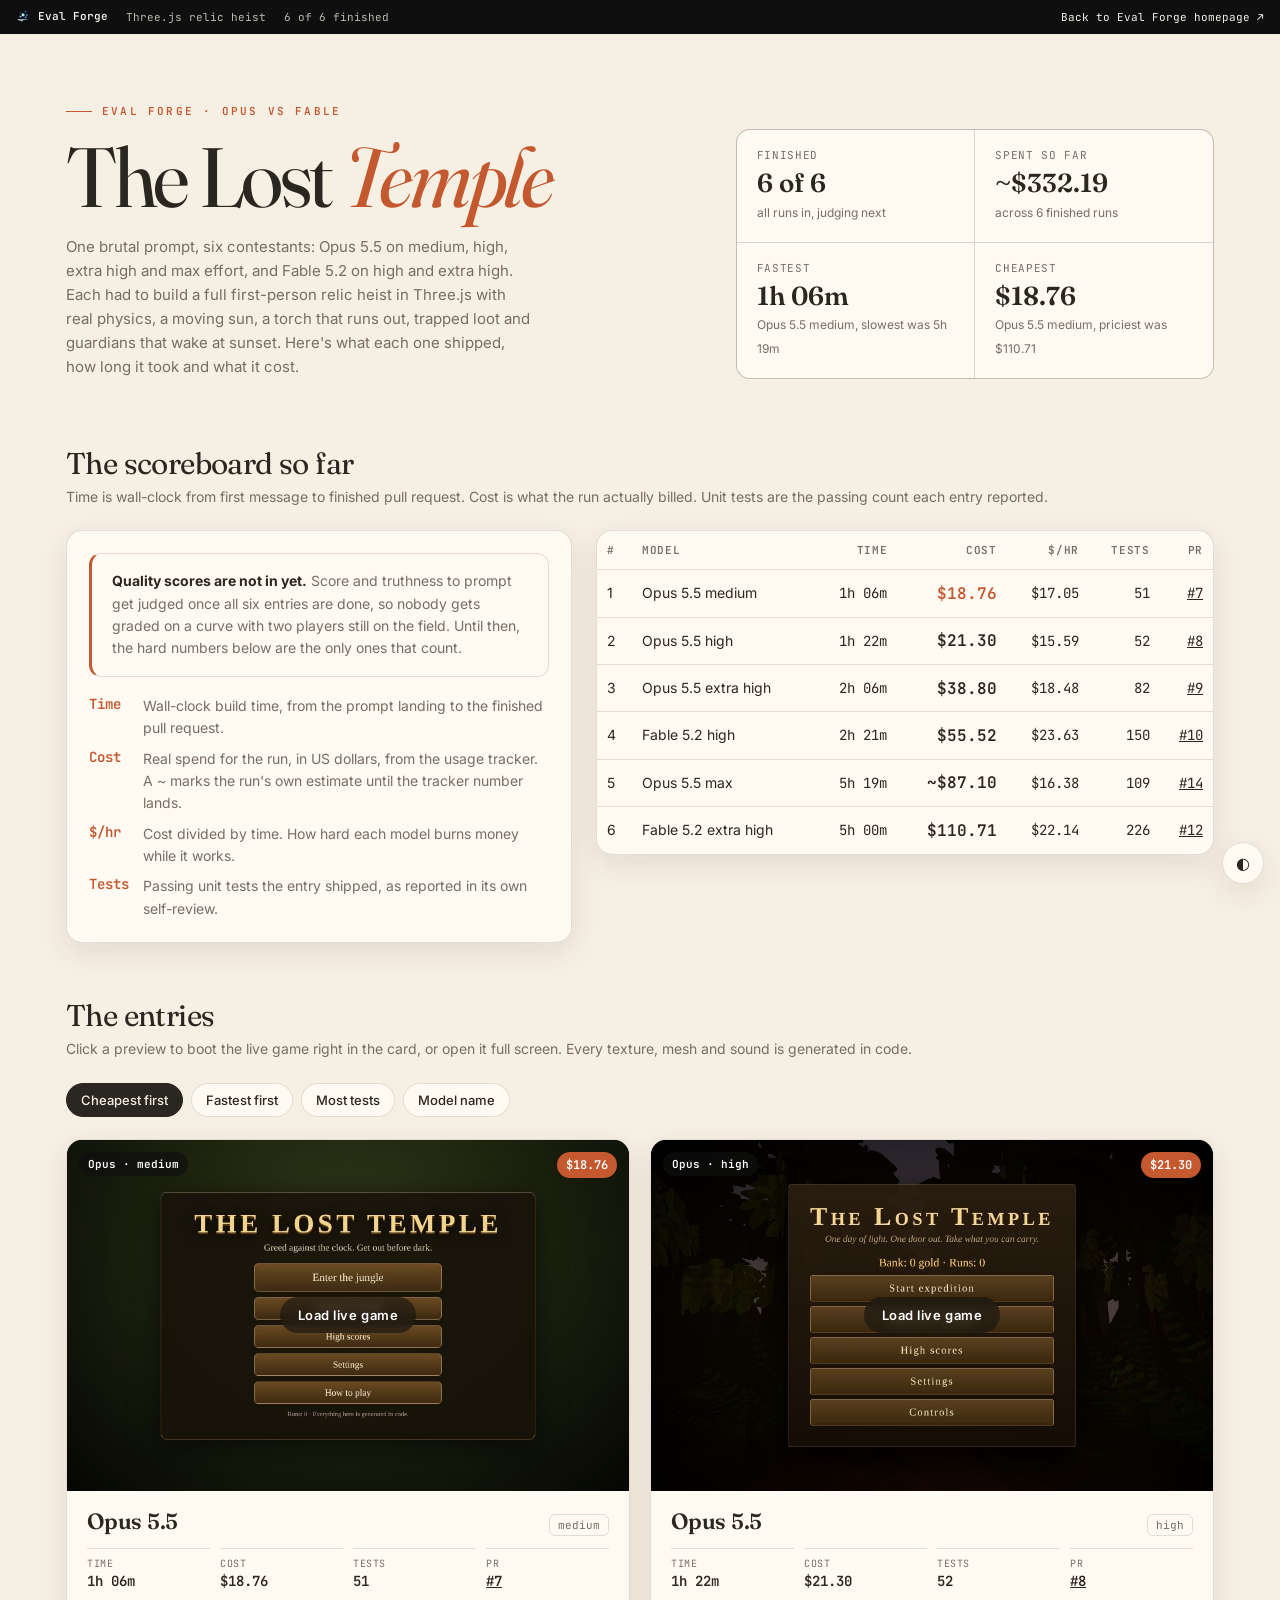
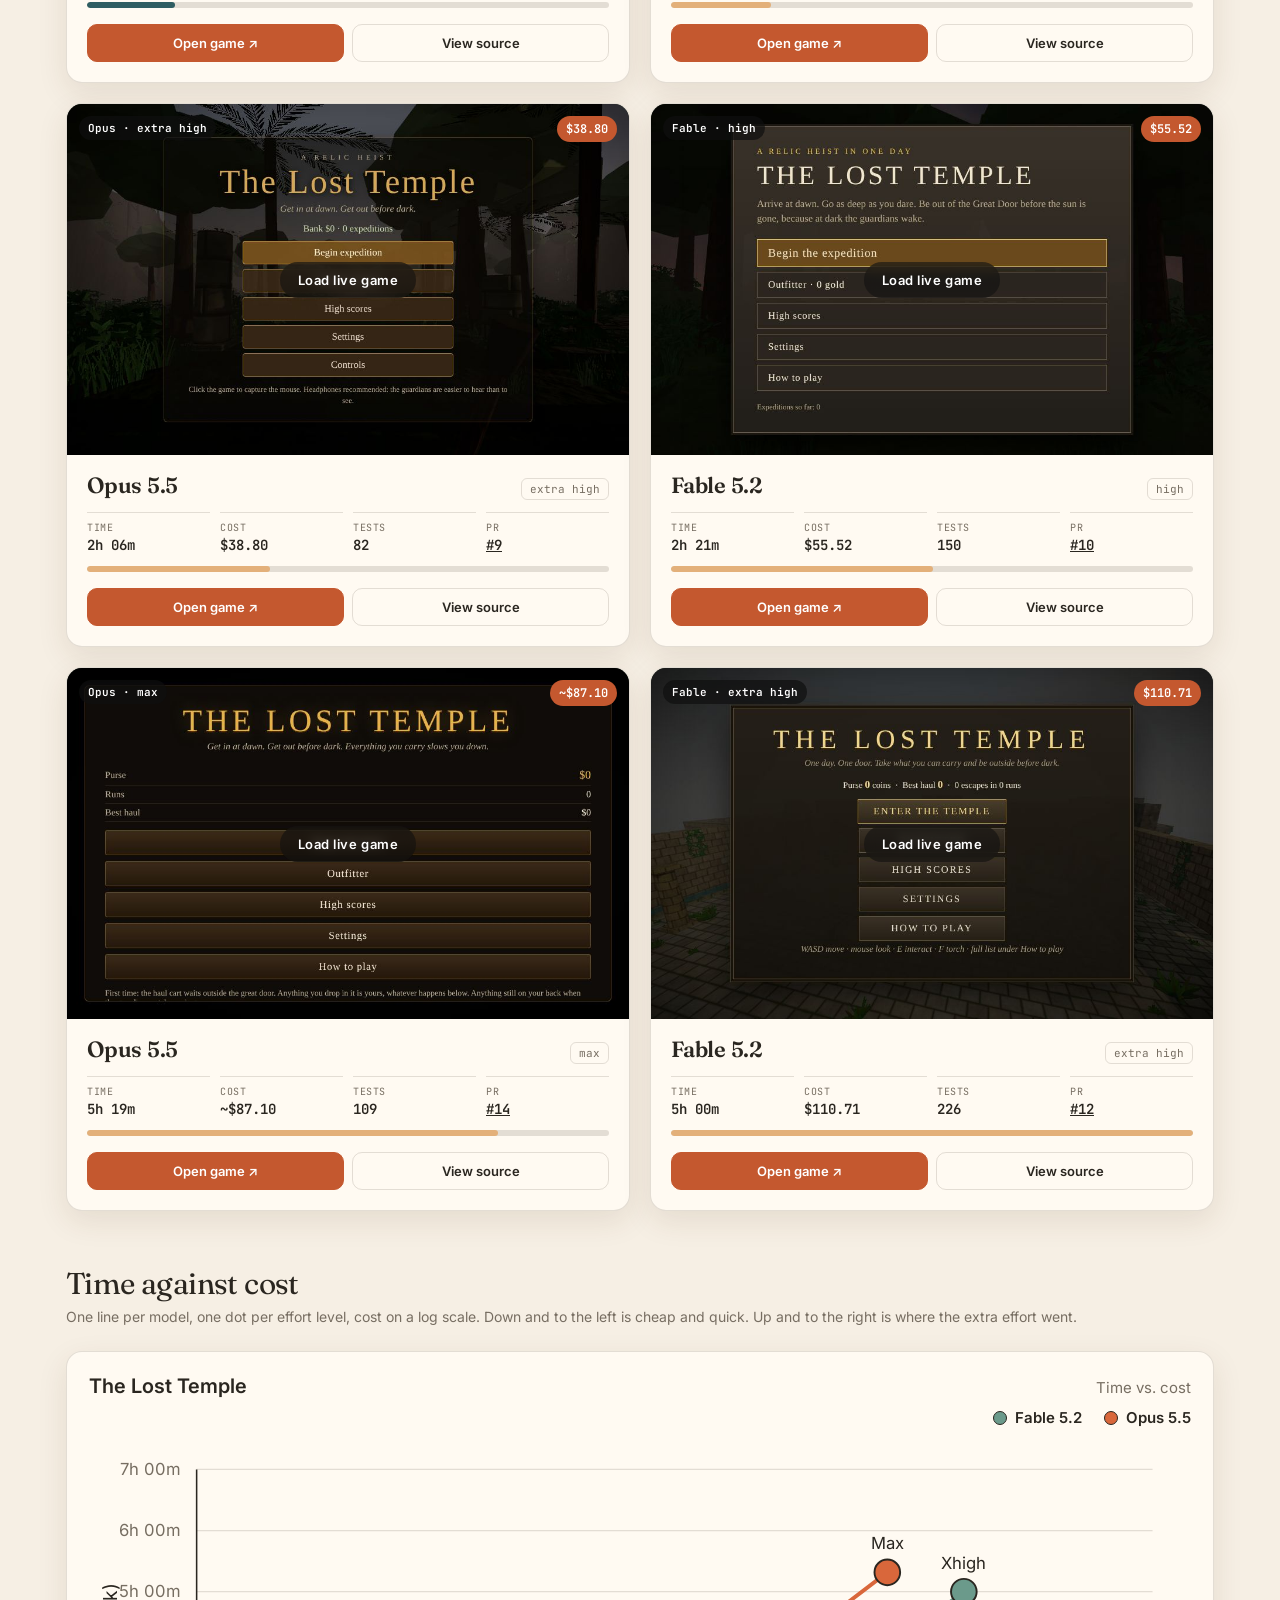
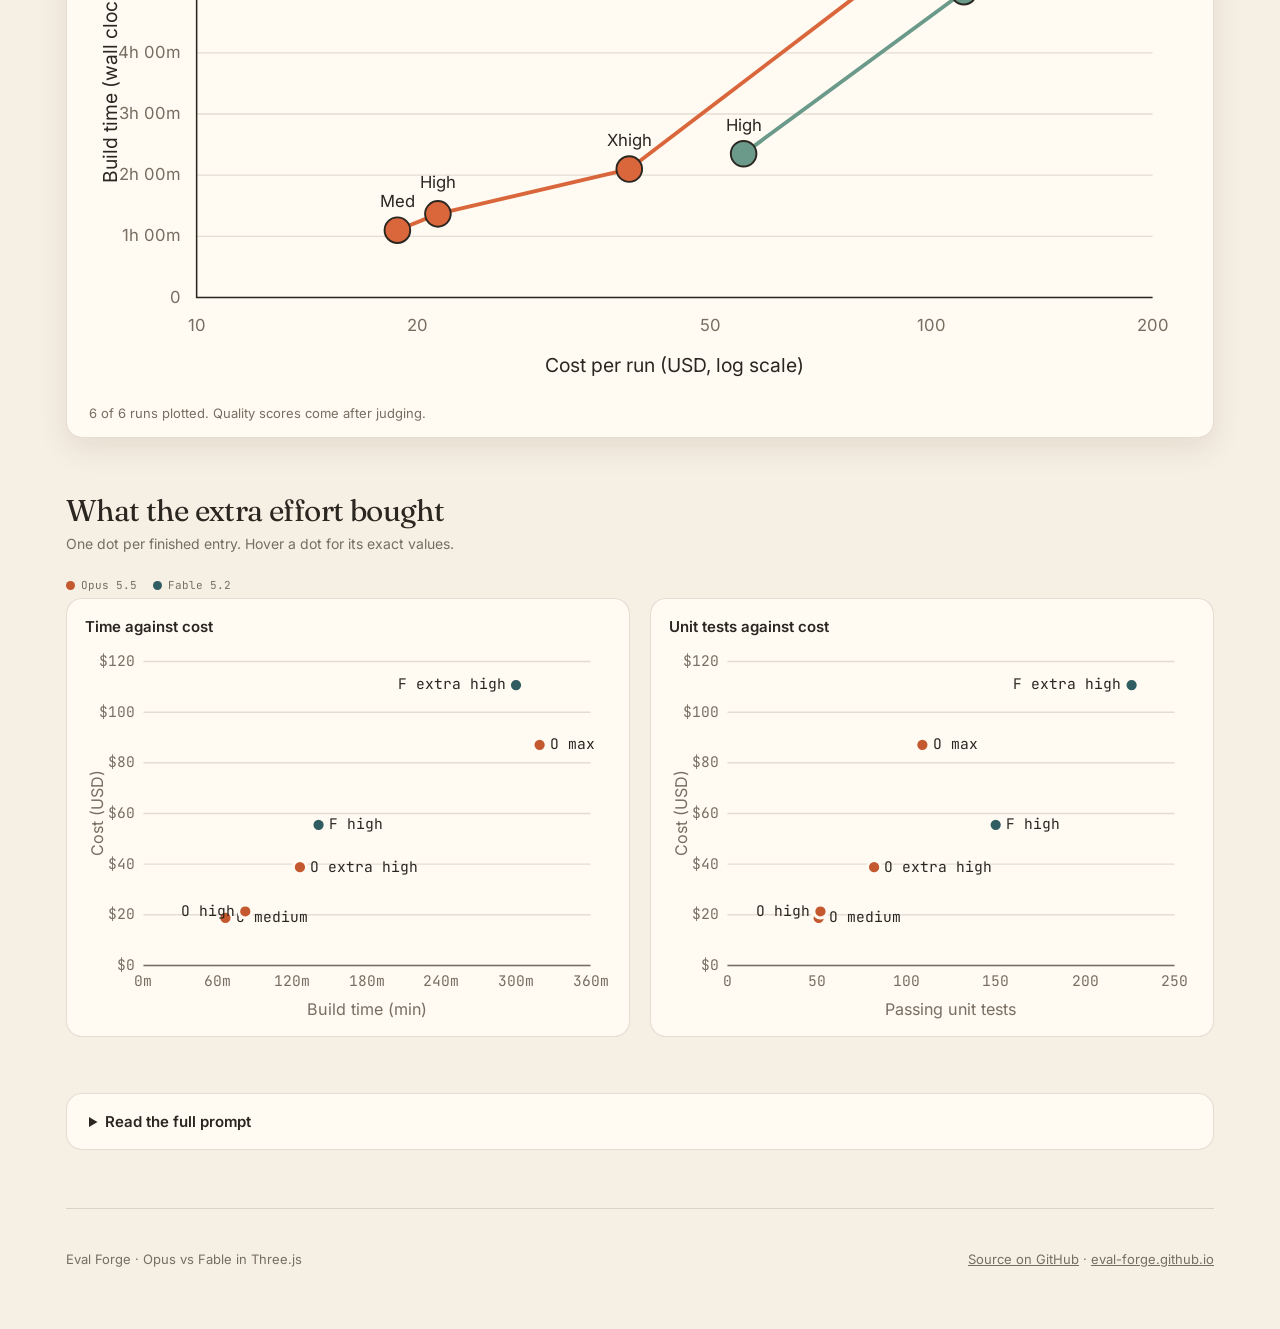
==== index.html @ 986546c7 "Add Opus 5.5 max entry (build, source, preview), all six runs in From eval-forge/eval-forge.github.i" ====
<!doctype html>
<html lang="en">
<head>
<meta charset="utf-8">
<meta name="viewport" content="width=device-width, initial-scale=1">
<title>Lost Temple: Opus vs Fable</title>
<link rel="icon" href="data:image/svg+xml,%3Csvg xmlns="http://www.w3.org/2000/svg" viewBox="0 0 96 100" fill="none"%3E%3Cdefs%3E%3ClinearGradient id="forge-blue" x1="15" y1="12" x2="80" y2="85" gradientUnits="userSpaceOnUse"%3E%3Cstop stop-color="%2355c5ff"/%3E%3Cstop offset="1" stop-color="%232e50ed"/%3E%3C/linearGradient%3E%3C/defs%3E%3Crect x="39" y="24" width="19" height="19" rx="4" fill="%23b6eaff"/%3E%3Crect x="59" y="5" width="12" height="12" rx="3" fill="%232e50ed"/%3E%3Crect x="70" y="29" width="10" height="10" rx="2.5" fill="%2343b7ff"/%3E%3Crect x="25" y="39" width="11" height="11" rx="2.5" fill="%2382d8ff"/%3E%3Crect x="60" y="44" width="12" height="12" rx="3" fill="%23419aff"/%3E%3Crect x="31" y="17" width="6" height="6" rx="1.7" fill="%23b6eaff"/%3E%3Cpath d="M9 61h78c-4 8-11 12-21 16-5 2-7 5-7 9 0 3 2 6 7 9H31c5-4 7-7 7-11 0-5-4-8-12-10-7-2-13-6-17-13Z" fill="url%28%23forge-blue%29"/%3E%3Cpath d="M9 61h78l-33 8c-7 2-11 6-13 12-2-4-7-6-15-7-7-2-13-6-17-13Z" fill="%23d4eeff" opacity=".72"/%3E%3C/svg%3E" type="image/svg+xml">
<meta name="description" content="Eval Forge: Opus 5.5 and Fable 5.2 at different effort levels go head to head building the same Three.js relic-heist game, The Lost Temple.">
<link rel="preconnect" href="https://fonts.googleapis.com">
<link rel="preconnect" href="https://fonts.gstatic.com" crossorigin>
<link href="https://fonts.googleapis.com/css2?family=Fraunces:opsz,wght@9..144,400;9..144,600&family=JetBrains+Mono:wght@400;600&family=Inter:wght@400;500;600&display=swap" rel="stylesheet">
<style>
:root{
  --bg:#f6efe4;--surface:#fffaf2;--ink:#2a2620;--muted:#776e62;--line:rgba(60,45,30,.14);
  --accent:#c4582f;--accent-2:#2f5d62;--bar:#e3b07a;--bar-best:#2f5d62;--shadow:0 10px 30px rgba(80,50,20,.10);
}
@media (prefers-color-scheme:dark){:root:not([data-theme="light"]){
  --bg:#141619;--surface:#1c1f24;--ink:#f1ebe0;--muted:#a39a8d;--line:rgba(255,240,220,.12);
  --accent:#ef8a5c;--accent-2:#7fc1c4;--bar:#a8754a;--bar-best:#7fc1c4;--shadow:0 10px 30px rgba(0,0,0,.35);
}}
:root[data-theme="dark"]{
  --bg:#141619;--surface:#1c1f24;--ink:#f1ebe0;--muted:#a39a8d;--line:rgba(255,240,220,.12);
  --accent:#ef8a5c;--accent-2:#7fc1c4;--bar:#a8754a;--bar-best:#7fc1c4;--shadow:0 10px 30px rgba(0,0,0,.35);
}
*{box-sizing:border-box}
html{-webkit-text-size-adjust:100%}
body{margin:0;background:var(--bg);color:var(--ink);font:15px/1.6 Inter,system-ui,sans-serif;overflow-x:hidden}
a{color:inherit}
.topbar{position:sticky;top:0;z-index:20;display:flex;align-items:center;gap:18px;height:34px;padding:0 16px;background:#0f0f0f;color:#bdb8ae;font:11px/1 "JetBrains Mono",monospace}
.topbar b{color:#f4f1ea;font-weight:600}
.topbar .brand{display:inline-flex;align-items:center;gap:8px}
.topbar .logo{width:14px;height:auto;display:block}
.topbar a{margin-left:auto;color:#f4f1ea;text-decoration:none;white-space:nowrap}
.topbar a:hover{text-decoration:underline}
.topbar a.brand{margin-left:0}
.wrap{max-width:1180px;margin:0 auto;padding:0 16px}
header.hero{padding:72px 0 40px;display:grid;grid-template-columns:1.3fr 1fr;gap:48px;align-items:end}
.eyebrow{font:600 11px/1 "JetBrains Mono",monospace;letter-spacing:.2em;text-transform:uppercase;color:var(--accent);display:flex;align-items:center;gap:10px}
.eyebrow:before{content:"";width:26px;height:1px;background:currentColor}
h1{font:400 clamp(44px,7vw,84px)/.95 Fraunces,Georgia,serif;letter-spacing:-.04em;margin:20px 0 18px}
h1 em{color:var(--accent);font-style:italic}
.lede{color:var(--muted);max-width:52ch;margin:0}
.stats{display:grid;grid-template-columns:repeat(2,1fr);gap:1px;background:var(--line);border:1px solid var(--line);border-radius:14px;overflow:hidden}
.stat{background:var(--surface);padding:18px 20px}
.stat small{display:block;font:11px "JetBrains Mono",monospace;color:var(--muted);letter-spacing:.06em;text-transform:uppercase}
.stat strong{display:block;font:600 26px/1.2 Fraunces,Georgia,serif;margin-top:6px}
.stat span{font-size:12px;color:var(--muted)}
section{padding:28px 0}
h2{font:400 30px/1.1 Fraunces,Georgia,serif;letter-spacing:-.02em;margin:0 0 6px}
.sub{color:var(--muted);margin:0 0 22px;font-size:14px}
.controls{display:flex;flex-wrap:wrap;gap:8px;margin-bottom:22px}
.chip{border:1px solid var(--line);background:var(--surface);color:var(--ink);padding:8px 14px;border-radius:999px;font:500 13px Inter,sans-serif;cursor:pointer;transition:background .15s,color .15s}
.chip:hover{border-color:var(--accent)}
.chip[aria-pressed="true"]{background:var(--ink);color:var(--bg);border-color:var(--ink)}
.grid{display:grid;grid-template-columns:repeat(auto-fill,minmax(330px,1fr));gap:20px}
.card{background:var(--surface);border:1px solid var(--line);border-radius:16px;overflow:hidden;box-shadow:var(--shadow);display:flex;flex-direction:column;transition:transform .2s}
.card:hover{transform:translateY(-3px)}
.preview{position:relative;aspect-ratio:16/10;background:linear-gradient(160deg,#f7c38d,#e27d5a 55%,#5b4a6e);overflow:hidden}
.preview iframe{position:absolute;top:0;left:0;width:200%;height:200%;border:0;transform:scale(.5);transform-origin:0 0;pointer-events:none}
.preview button{position:absolute;inset:0;width:100%;border:0;background:transparent;color:#fff;cursor:pointer;display:grid;place-items:center;font:600 13px Inter,sans-serif;letter-spacing:.04em}
.preview button span{background:rgba(15,15,15,.55);backdrop-filter:blur(6px);padding:10px 18px;border-radius:999px}
.preview .voxels{position:absolute;bottom:0;left:0;right:0;height:38%;background:repeating-linear-gradient(90deg,rgba(255,255,255,.06) 0 14px,transparent 14px 28px),linear-gradient(#3b6e57,#2b4f3f);clip-path:polygon(0 40%,12% 30%,24% 38%,38% 22%,52% 34%,66% 18%,80% 30%,100% 24%,100% 100%,0 100%)}
.preview .tower{position:absolute;bottom:30%;left:68%;width:18px;height:46%;background:repeating-linear-gradient(#f4efe6 0 12px,#c84a3a 12px 24px);box-shadow:0 0 30px rgba(255,220,150,.6)}
.rank{position:absolute;top:12px;left:12px;z-index:2;font:600 11px "JetBrains Mono",monospace;background:rgba(15,15,15,.7);color:#fff;padding:5px 9px;border-radius:999px}
.score-badge{position:absolute;top:12px;right:12px;z-index:2;font:600 12px "JetBrains Mono",monospace;background:var(--accent);color:#fff;padding:5px 9px;border-radius:999px}
.body{padding:18px 20px 20px;display:flex;flex-direction:column;gap:12px;flex:1}
.model{display:flex;align-items:baseline;justify-content:space-between;gap:10px}
.model h3{margin:0;font:600 22px/1.15 Fraunces,Georgia,serif;letter-spacing:-.01em}
.effort{font:11px "JetBrains Mono",monospace;color:var(--muted);border:1px solid var(--line);padding:3px 8px;border-radius:6px;white-space:nowrap}
.scene-title{margin:0;color:var(--muted);font-size:13px;font-style:italic}
.meta{display:grid;grid-template-columns:repeat(4,1fr);gap:10px;margin:0}
.meta div{border-top:1px solid var(--line);padding-top:8px}
.meta dt{font:10px "JetBrains Mono",monospace;letter-spacing:.06em;text-transform:uppercase;color:var(--muted)}
.meta dd{margin:2px 0 0;font:600 14px "JetBrains Mono",monospace}
.timebar{height:6px;border-radius:3px;background:var(--line);overflow:hidden}
.timebar i{display:block;height:100%;background:var(--bar);border-radius:3px}
.card.top .timebar i{background:var(--bar-best)}
.links{display:flex;gap:8px;margin-top:auto;padding-top:4px}
.btn{flex:1;text-align:center;text-decoration:none;padding:10px 12px;border-radius:10px;font:600 13px Inter,sans-serif;border:1px solid var(--line)}
.btn.primary{background:var(--accent);border-color:var(--accent);color:#fff}
.btn:hover{filter:brightness(1.06)}
.btn:not(.primary):hover{border-color:var(--ink)}
.method{display:grid;grid-template-columns:minmax(0,1fr) minmax(0,1fr);gap:24px;align-items:start}
.eq-card{background:var(--surface);border:1px solid var(--line);border-radius:16px;padding:22px;box-shadow:var(--shadow)}
.eq-card img{display:block;max-width:100%;height:auto;margin:0 auto;border-radius:12px}
@media (max-width:1100px){.eq-card img{max-width:88%}}
.eq-card dl{margin:18px 0 0;display:grid;grid-template-columns:auto 1fr;gap:8px 14px;font-size:14px}
.eq-card dt{font:600 14px "JetBrains Mono",monospace;color:var(--accent)}
.eq-card dd{margin:0;color:var(--muted)}
.weights{margin:14px 0 0;color:var(--muted);font-size:13px}
.table-wrap{background:var(--surface);border:1px solid var(--line);border-radius:16px;overflow-x:auto;box-shadow:var(--shadow)}
table{width:100%;border-collapse:collapse;font-size:14px}
th,td{padding:12px 10px;text-align:right;border-bottom:1px solid var(--line);white-space:nowrap}
th{font:600 11px "JetBrains Mono",monospace;letter-spacing:.06em;text-transform:uppercase;color:var(--muted)}
th:first-child,td:first-child,th:nth-child(2),td:nth-child(2){text-align:left}
tbody tr:last-child td{border-bottom:0}
td.score{font:600 16px "JetBrains Mono",monospace;color:var(--ink)}
tr.top td.score{color:var(--accent)}
td.num{font-family:"JetBrains Mono",monospace}
.chart{margin:0;background:var(--surface);border:1px solid var(--line);border-radius:16px;padding:18px 18px 12px}
.chart figcaption{font:600 15px Inter,sans-serif;margin:0 0 8px}
.chart svg{display:block;width:100%;height:auto}
.scatter-grid{display:grid;grid-template-columns:repeat(2,minmax(0,1fr));gap:20px}
.gridline{stroke:var(--line);stroke-width:1}
.axis{stroke:var(--muted);stroke-width:1}
.tick{font:10px "JetBrains Mono",monospace;fill:var(--muted)}
.axis-title{font:11px Inter,sans-serif;fill:var(--muted)}
.dot{fill:var(--accent);stroke:var(--surface);stroke-width:2;cursor:default}
.dot-label{font:10px "JetBrains Mono",monospace;fill:var(--ink)}
details.prompt{background:var(--surface);border:1px solid var(--line);border-radius:16px;padding:18px 22px}
details.prompt summary{cursor:pointer;font:600 15px Inter,sans-serif}
details.prompt pre{white-space:pre-wrap;font:12.5px/1.65 "JetBrains Mono",monospace;color:var(--muted);margin:16px 0 0;max-height:420px;overflow:auto}
footer{padding:40px 0 60px;color:var(--muted);font-size:13px;display:flex;flex-wrap:wrap;justify-content:space-between;gap:12px;border-top:1px solid var(--line);margin-top:30px}
.theme{position:fixed;right:16px;bottom:16px;z-index:30;border:1px solid var(--line);background:var(--surface);color:var(--ink);width:42px;height:42px;border-radius:50%;cursor:pointer;box-shadow:var(--shadow);font:16px Inter,sans-serif}
@media (max-width:820px){
  header.hero{grid-template-columns:1fr;gap:28px;padding:48px 0 24px}
  .grid{grid-template-columns:1fr}
  .method{grid-template-columns:1fr}
  .scatter-grid{grid-template-columns:1fr}
  .topbar{gap:10px;font-size:10px}
  .topbar .hide-sm{display:none}
  .meta{grid-template-columns:1fr 1fr}
  .table-wrap{overflow:hidden}
  table{font-size:12px}
  th,td{padding:10px 4px;white-space:normal}
  th:first-child,td:first-child{display:none}
  td.score{font-size:14px}
}
.preview img{position:absolute;inset:0;width:100%;height:100%;object-fit:cover;display:block}
.preview{background:linear-gradient(170deg,#3f7f95,#f3c676 58%,#c9853c 62%,#23525c)}
.meta{grid-template-columns:repeat(3,1fr)}
.grid{grid-template-columns:repeat(2,minmax(0,1fr))}
.equation{background:var(--bg);border:1px solid var(--line);border-radius:12px;padding:26px 18px;text-align:center;overflow-x:auto}
.equation .main{font:400 clamp(20px,2.6vw,29px)/1.3 Fraunces,Georgia,serif;letter-spacing:-.01em;white-space:nowrap}
.equation .tline{margin-top:16px;font:400 clamp(15px,1.8vw,19px)/1 Fraunces,Georgia,serif;color:var(--muted);display:inline-flex;align-items:center;gap:8px;white-space:nowrap}
.equation var{font-style:italic;color:var(--accent);font-weight:600}
.equation .frac{display:inline-flex;flex-direction:column;align-items:center;gap:4px;font-size:.88em}
.equation .frac span:first-child{border-bottom:1px solid currentColor;padding:0 6px 4px}
.equation .katex{font-size:1.08em;color:var(--ink)}
.equation .tline .katex{color:var(--muted);font-size:1.15em}
.equation .katex .v{color:var(--accent)}
.equation.tex .tline{display:block;margin-top:18px}
.scatter-grid{grid-template-columns:repeat(3,minmax(0,1fr))}
@media (max-width:820px){.equation{padding:22px 8px}.equation.tex .main{font-size:3.9vw}.method{grid-template-columns:minmax(0,1fr)}.table-wrap{overflow-x:auto}.grid{grid-template-columns:minmax(0,1fr)}.scatter-grid{grid-template-columns:1fr}.meta{grid-template-columns:repeat(3,1fr)}}
.preview{background:radial-gradient(120% 90% at 50% 0%,#3a4a2c,#1b2116 55%,#0b0d0a)}
.preview img{position:absolute;inset:0;width:100%;height:100%;object-fit:cover;display:block}
.meta{grid-template-columns:repeat(4,1fr)}
.grid{grid-template-columns:repeat(2,minmax(0,1fr))}
.scatter-grid{grid-template-columns:repeat(2,minmax(0,1fr))}
.dot.fable{fill:var(--accent-2)}
.legend{display:flex;gap:16px;font:11px "JetBrains Mono",monospace;color:var(--muted);margin:0 0 6px}
.legend i{display:inline-block;width:9px;height:9px;border-radius:50%;margin-right:6px;vertical-align:-1px;background:var(--accent)}
.legend i.fable{background:var(--accent-2)}
.ac-card{background:var(--surface);border:1px solid var(--line);border-radius:16px;padding:22px 22px 14px;box-shadow:var(--shadow)}
.ac-head{display:flex;flex-wrap:wrap;align-items:baseline;justify-content:space-between;gap:8px 16px;margin-bottom:8px}
.ac-head b{font:600 20px/1.2 Inter,sans-serif}
.ac-head span{color:var(--muted);font-size:15px}
.ac-legend{display:flex;flex-wrap:wrap;justify-content:flex-end;gap:8px 22px;font:600 15px Inter,sans-serif;margin:0 0 4px}
.ac-legend i{display:inline-block;width:14px;height:14px;border-radius:50%;border:1.5px solid var(--ink);margin-right:8px;vertical-align:-2px}
.ac-legend .hollow{font-weight:400;color:var(--muted)}
.ac-legend .hollow i{background:transparent;border:1.5px dashed var(--muted)}
.ac-scroll{overflow-x:auto;-webkit-overflow-scrolling:touch}
#plot-ac{display:block;width:100%;min-width:620px;height:auto}
.ac-grid{stroke:var(--line);stroke-width:1}
.ac-axis{stroke:var(--ink);stroke-width:1.2;fill:none}
.ac-tick{font:13px Inter,sans-serif;fill:var(--muted)}
.ac-title{font:15px Inter,sans-serif;fill:var(--ink)}
.ac-line{fill:none;stroke-width:3;stroke-linejoin:round;stroke-linecap:round}
.ac-dot{stroke:var(--ink);stroke-width:1.5}
.ac-label{font:13px Inter,sans-serif;fill:var(--ink)}
.ac-sub{color:var(--muted);font-size:13px;margin:8px 0 0}
.card.pending{opacity:.72;box-shadow:none;border-style:dashed}
.card.pending:hover{transform:none}
.card.pending .preview{display:grid;place-items:center;color:#d8cdb8;font:600 12px "JetBrains Mono",monospace;letter-spacing:.14em;text-transform:uppercase}
.card.pending .preview .pulse{width:10px;height:10px;border-radius:50%;background:var(--accent);margin:0 auto 12px;animation:pulse 1.6s ease-in-out infinite}
@keyframes pulse{0%,100%{opacity:.25;transform:scale(.8)}50%{opacity:1;transform:scale(1.15)}}
@media (prefers-reduced-motion:reduce){.card.pending .preview .pulse{animation:none}}
.btn.disabled{pointer-events:none;opacity:.5}
.family{font:11px "JetBrains Mono",monospace;color:var(--muted)}
tr.pending td{color:var(--muted);font-style:italic}
.callout{background:var(--surface);border:1px solid var(--line);border-left:3px solid var(--accent);border-radius:12px;padding:16px 20px;color:var(--muted);font-size:14px;margin:0}
.callout b{color:var(--ink)}
.method{grid-template-columns:minmax(0,.9fr) minmax(0,1.1fr)}
@media (max-width:820px){.grid,.scatter-grid,.method{grid-template-columns:minmax(0,1fr)}.meta{grid-template-columns:repeat(2,1fr)}.table-wrap{overflow-x:auto}th:first-child,td:first-child{display:table-cell}}
</style>
</head>
<body>
<div class="topbar">
  <a class="brand" href="https://eval-forge.github.io" aria-label="Eval Forge home"><svg class="logo" aria-hidden="true" viewBox="0 0 96 100" fill="none"><defs><linearGradient id="forge-blue" x1="15" y1="12" x2="80" y2="85" gradientUnits="userSpaceOnUse"><stop stop-color="#55c5ff"/><stop offset="1" stop-color="#2e50ed"/></linearGradient></defs><rect x="39" y="24" width="19" height="19" rx="4" fill="#b6eaff"/><rect x="59" y="5" width="12" height="12" rx="3" fill="#2e50ed"/><rect x="70" y="29" width="10" height="10" rx="2.5" fill="#43b7ff"/><rect x="25" y="39" width="11" height="11" rx="2.5" fill="#82d8ff"/><rect x="60" y="44" width="12" height="12" rx="3" fill="#419aff"/><rect x="31" y="17" width="6" height="6" rx="1.7" fill="#b6eaff"/><path d="M9 61h78c-4 8-11 12-21 16-5 2-7 5-7 9 0 3 2 6 7 9H31c5-4 7-7 7-11 0-5-4-8-12-10-7-2-13-6-17-13Z" fill="url(#forge-blue)"/><path d="M9 61h78l-33 8c-7 2-11 6-13 12-2-4-7-6-15-7-7-2-13-6-17-13Z" fill="#d4eeff" opacity=".72"/></svg><b>Eval Forge</b></a>
  <span class="hide-sm">Three.js relic heist</span>
  <span class="hide-sm" id="count-bar"></span>
  <a href="https://eval-forge.github.io" target="_blank" rel="noopener noreferrer">Back to Eval Forge homepage ↗</a>
</div>

<div class="wrap">
  <header class="hero">
    <div>
      <div class="eyebrow">Eval Forge · Opus vs Fable</div>
      <h1>The Lost <em>Temple</em></h1>
      <p class="lede">One brutal prompt, six contestants: Opus 5.5 on medium, high, extra high and max effort, and Fable 5.2 on high and extra high. Each had to build a full first-person relic heist in Three.js with real physics, a moving sun, a torch that runs out, trapped loot and guardians that wake at sunset. Here's what each one shipped, how long it took and what it cost.</p>
    </div>
    <div class="stats" id="stats"></div>
  </header>

  <section>
    <h2>The scoreboard so far</h2>
    <p class="sub">Time is wall-clock from first message to finished pull request. Cost is what the run actually billed. Unit tests are the passing count each entry reported.</p>
    <div class="method">
      <div class="eq-card">
        <p class="callout"><b>Quality scores are not in yet.</b> Score and truthness to prompt get judged once all six entries are done, so nobody gets graded on a curve with two players still on the field. Until then, the hard numbers below are the only ones that count.</p>
        <dl>
          <dt>Time</dt><dd>Wall-clock build time, from the prompt landing to the finished pull request.</dd>
          <dt>Cost</dt><dd>Real spend for the run, in US dollars, from the usage tracker. A ~ marks the run's own estimate until the tracker number lands.</dd>
          <dt>$/hr</dt><dd>Cost divided by time. How hard each model burns money while it works.</dd>
          <dt>Tests</dt><dd>Passing unit tests the entry shipped, as reported in its own self-review.</dd>
        </dl>
      </div>
      <div class="table-wrap">
        <table>
          <thead><tr><th>#</th><th>Model</th><th>Time</th><th>Cost</th><th>$/hr</th><th>Tests</th><th>PR</th></tr></thead>
          <tbody id="rank-body"></tbody>
        </table>
      </div>
    </div>
  </section>

  <section>
    <h2>The entries</h2>
    <p class="sub">Click a preview to boot the live game right in the card, or open it full screen. Every texture, mesh and sound is generated in code.</p>
    <div class="controls" role="group" aria-label="Sort entries">
      <button class="chip" data-sort="cost" aria-pressed="true">Cheapest first</button>
      <button class="chip" data-sort="time" aria-pressed="false">Fastest first</button>
      <button class="chip" data-sort="tests" aria-pressed="false">Most tests</button>
      <button class="chip" data-sort="name" aria-pressed="false">Model name</button>
    </div>
    <div class="grid" id="grid"></div>
  </section>

  <section>
    <h2>Time against cost</h2>
    <p class="sub">One line per model, one dot per effort level, cost on a log scale. Down and to the left is cheap and quick. Up and to the right is where the extra effort went.</p>
    <div class="ac-card">
      <div class="ac-head"><b>The Lost Temple</b><span>Time vs. cost</span></div>
      <div class="ac-legend" id="ac-legend"></div>
      <div class="ac-scroll"><svg id="plot-ac" viewBox="0 0 860 440" role="img" aria-label="Build time against cost per run, log scale, one line per model"></svg></div>
      <p class="ac-sub" id="ac-sub"></p>
    </div>
  </section>

  <section>
    <h2>What the extra effort bought</h2>
    <p class="sub">One dot per finished entry. Hover a dot for its exact values.</p>
    <div class="legend"><span><i></i>Opus 5.5</span><span><i class="fable"></i>Fable 5.2</span></div>
    <div class="scatter-grid">
      <figure class="chart"><figcaption>Time against cost</figcaption><svg id="plot-time" viewBox="0 0 360 260" role="img" aria-label="Scatter of build time in minutes against cost in dollars"></svg></figure>
      <figure class="chart"><figcaption>Unit tests against cost</figcaption><svg id="plot-tests" viewBox="0 0 360 260" role="img" aria-label="Scatter of passing unit tests against cost in dollars"></svg></figure>
    </div>
  </section>

  <section>
    <details class="prompt">
      <summary>Read the full prompt</summary>
<pre>The Lost Temple: a complete, playable 3D first-person relic-heist game that runs in the browser.

Premise
You're a treasure hunter who reaches an ancient ruined temple at dawn. Work your way from the sunlit jungle through roofless ruins and down into pitch-black dungeons, grabbing as much valuable loot as you can. Then escape through the great temple door before darkness falls. At sunset, the temple's guardians wake up and hunt you. Greed against the clock is the whole game.

Constraints
- Web app in TypeScript or JavaScript, using Three.js for rendering and a real physics engine (Rapier or cannon-es). No full game engines such as Unity, Godot or PlayCanvas.
- Runs from `npm install &amp;&amp; npm run dev`. Include a README with run steps and controls.
- Every asset is generated in code: procedural geometry, canvas or shader textures, and WebAudio sound. No external models, images or audio.
- At least 60 FPS on a mid-range laptop with shadows on.

01 Scene progression
The run is a chain of at least 7 distinct scenes, streamed in and out with seamless transitions and no loading screens in the middle of a run. They're grouped into 3 zones.

Zone A: Outside (full sunlight)
- Jungle approach: dense vegetation, a river crossing, and the first collapsing rope bridge over a gorge.
- Temple courtyard: overgrown plazas, toppled pillars, a sundial puzzle that uses the real sun position, and the great door. The door is your entrance and your only exit.
- Outer cliffs: an optional scene with ledges, vine climbing, wind, and high-value relics out in the open.

Zone B: Roofless ruins (partly open to the sky)
- Broken halls: the roof has caved in, so shafts of sunlight move across the floor through the day. Some paths are only safe while they're sunlit.
- Collapsed sanctum: half the ceiling is gone and the rest is unstable. Noise brings debris down. The main idol sits here under a beam of light.

Zone C: Fully dungeoned (no sky at all)
- Lower catacombs: crumbling floors, dart corridors, and a flooded chamber.
- Deep vault: the richest and heaviest loot, the longest way back out, and the guardians' lair next door.

Progression rules
- Each zone is more dangerous and holds more valuable loot than the one before.
- Deeper scenes unlock through puzzles, keys or relics found earlier (for example, a sun-disc from the courtyard opens the catacomb seal).
- Shortcuts open once you've used them, like a kicked-down wall or a lowered drawbridge. The escape route should be its own design, not just the way in played backwards.

02 Physics
- Rope and plank bridges are built from jointed rigid bodies. Planks crack and drop out from under you after a short delay, so you can't stop on them.
- Crumbling floors, rolling-boulder traps, pressure plates, swinging blades, dart traps, and pushable stone blocks for puzzles.
- Loot has real weight. Carrying more slows you down and drains stamina faster.

03 Sun, time and lighting
- A real sun moves across the sky in a compressed 12 to 15 minute day, casting shadows.
- Sunlight only reaches Zones A and B, through openings, cracks and the missing roof, so the sun's angle changes which areas are lit.
- Color grading shifts from dawn to noon to a red-orange sunset to night.

04 Ticking clock
- An always-visible countdown to darkness, drawn as a stone sundial on the HUD. It ticks audibly, and the ticking speeds up and gets louder in the last 2 minutes.
- At 60 seconds left, the screen edges pulse, the music shifts, and the temple rumbles.
- At zero, darkness falls, the guardians wake, and the great door begins closing, leaving a short final window to escape.
- In Zone C you can't see the sky, so the sundial on the HUD and the sounds are your only sense of time.

05 Torch: the only light underground
- Fully dungeoned scenes have zero ambient light: no glowing decorations, no fill light, no skybox bleed. Outside your torch radius it's true black.
- The torch is a dynamic point light with flicker and real shadows.
- Fuel: the torch burns fuel, its radius shrinks as fuel runs low, and water, wind gusts or a fall can blow it out. Relighting takes a short, vulnerable animation.
- Spare light: you can find limited fuel and spare torches. You can also place torches in wall sconces to light your way back out.
- Guardians: they're drawn to torchlight, so light keeps you alive and also gives you away.

06 Relics and economy
- At least 15 relic types (idols, masks, gem-studded urns, scrolls and so on) with different values, weights and rarities, each worth more the deeper you find it.
- Some relics are trapped: lifting one off its pedestal triggers a trap unless you swap in an object of equal weight.
- Show a running loot value on the HUD. Only loot carried out the door counts.

07 Guardians at sunset
- At least 3 guardian types, each with different movement and senses (for example a slow stone sentinel, a fast crawler that hunts by sound, and a shadow that avoids light).
- They spawn deepest first and sweep outward toward the door.
- They chase you with real navmesh pathfinding, not straight-line homing.
- Getting caught means you lose the run and everything you were carrying.

08 Player
- Pointer-lock first-person controls: run, jump, crouch, climb vines and ledges, and stamina.
- Grab, carry, drop and throw objects.

09 Meta progression and UI
- A results screen showing haul value, time and relics found.
- A persistent high-score table, plus a shop that sells gear upgrades between runs (better torch, more fuel, rope, a bigger satchel). Save with localStorage.
- Main menu, pause menu, settings (FOV, sensitivity, volume, graphics quality), a HUD (sundial clock, stamina, weight, torch fuel, loot value), and a debug overlay (FPS, physics body count, current scene).

10 Audio
All procedural: jungle ambience by day, deep rumbles at dusk, the clock ticking, creaking and snapping wood, stone grinding, the torch crackling, guardian calls, and a heartbeat when guardians are near.

Stretch goals
A hand-drawn map that fills in as you explore, a collapse sequence triggered by taking the main idol, a ghost replay of your best run, and gamepad support.

Process
- Before writing any code, write two files:
  - DESIGN.md: the core loop, the scene graph with its unlock dependencies, a relic table, and loot value by zone.
  - ARCHITECTURE.md: how the code is structured.
- Write unit tests for the loot economy, trap triggers, countdown thresholds, the torch fuel and radius curve, scene unlock logic, and the guardian state machines.
- Finish with an honest SELF_REVIEW.md. Mark every requirement as done, partial or missing, list known bugs and FPS per zone, and confirm that Zone C has zero ambient light. Anything claimed but broken is scored harder than anything admitted as missing.

Work autonomously until a full run is playable and fun, from arriving at dawn to escaping or dying at dark. Don't stop at a prototype.</pre>
    </details>
  </section>

  <footer>
    <span>Eval Forge · Opus vs Fable in Three.js</span>
    <span><a href="https://github.com/eval-forge/opus-v-fable" target="_blank" rel="noopener noreferrer">Source on GitHub</a> · <a href="https://eval-forge.github.io" target="_blank" rel="noopener noreferrer">eval-forge.github.io</a></span>
  </footer>
</div>

<button class="theme" id="theme" aria-label="Toggle color theme">◐</button>

<script>
// mins = wall-clock build time, cost = billed USD from the usage tracker, tests = passing unit tests.
// Entries with done:false are still building and show as pending.
// score = judged quality, 0 to 100. Stays null until the judging pass.
const ENTRIES = [
  {model:"Opus 5.5",  effort:"medium", dir:"opus-5.5-medium", done:true,  mins:66,  cost:18.76, tests:51,  pr:7,  score:null},
  {model:"Opus 5.5",  effort:"high",   dir:"opus-5.5-high",   done:true,  mins:82,  cost:21.30, tests:52,  pr:8,  score:null},
  {model:"Opus 5.5",  effort:"xhigh",  dir:"opus-5.5-xhigh",  done:true,  mins:126, cost:38.80, tests:82,  pr:9,  score:null},
  {model:"Opus 5.5",  effort:"max",    dir:"opus-5.5-max",    done:true,  mins:319, cost:87.10, tests:109, pr:14, score:null, est:true},
  {model:"Fable 5.2", effort:"high",   dir:"fable-5.2-high",  done:true,  mins:141, cost:55.52, tests:150, pr:10, score:null},
  {model:"Fable 5.2", effort:"xhigh",  dir:"fable-5.2-xhigh", done:true,  mins:300, cost:110.71, tests:226, pr:12, score:null},
];
const EFFORT_ORDER = {medium:0, high:1, xhigh:2, max:3};
const EFFORT_LABEL = {medium:"medium", high:"high", xhigh:"extra high", max:"max"};
const DONE = ENTRIES.filter(e => e.done);
DONE.forEach(e => e.rate = e.cost / (e.mins / 60));

const SRC = "https://github.com/eval-forge/opus-v-fable/tree/main/";
const PRS = "https://github.com/eval-forge/eval-forge.github.io/pull/";
const fmt = m => m >= 60 ? `${Math.floor(m/60)}h ${String(m%60).padStart(2,"0")}m` : `${m}m`;
const usd = n => `$${n.toFixed(2)}`;
const cost = e => (e.est ? "~" : "") + usd(e.cost);   // est: self-reported estimate until the tracker number lands
const esc = s => String(s).replace(/[&<>"]/g, c => ({"&":"&amp;","<":"&lt;",">":"&gt;",'"':"&quot;"}[c]));
const name = e => `${e.model} ${EFFORT_LABEL[e.effort]}`;
const isFable = e => e.model.startsWith("Fable");

const byCost = [...DONE].sort((a,b) => a.cost - b.cost);
const byTime = [...DONE].sort((a,b) => a.mins - b.mins);
const cheapest = byCost[0], priciest = byCost.at(-1), fastest = byTime[0];
const spent = DONE.reduce((s,e) => s + e.cost, 0);
const MAX_COST = priciest.cost;

document.getElementById("count-bar").textContent = `${DONE.length} of ${ENTRIES.length} finished`;
document.getElementById("stats").innerHTML = [
  ["Finished", `${DONE.length} of ${ENTRIES.length}`, (ENTRIES.length - DONE.length) ? `${ENTRIES.length - DONE.length} still building` : "all runs in, judging next"],
  ["Spent so far", (DONE.some(e => e.est) ? "~" : "") + usd(spent), `across ${DONE.length} finished runs`],
  ["Fastest", fmt(fastest.mins), `${esc(name(fastest))}, slowest was ${fmt(byTime.at(-1).mins)}`],
  ["Cheapest", usd(cheapest.cost), `${esc(name(cheapest))}, priciest was ${cost(priciest)}`],
].map(([k,v,s]) => `<div class="stat"><small>${k}</small><strong>${v}</strong><span>${s}</span></div>`).join("");

const tableOrder = [...byCost, ...ENTRIES.filter(e => !e.done)];
document.getElementById("rank-body").innerHTML = tableOrder.map((e,i) => e.done ? `
  <tr class="${e === cheapest ? "top" : ""}">
    <td>${i + 1}</td>
    <td>${esc(name(e))}</td>
    <td class="num">${fmt(e.mins)}</td>
    <td class="score">${cost(e)}</td>
    <td class="num">${usd(e.rate)}</td>
    <td class="num">${e.tests}</td>
    <td class="num"><a href="${PRS}${e.pr}" target="_blank" rel="noopener noreferrer">#${e.pr}</a></td>
  </tr>` : `
  <tr class="pending">
    <td>…</td><td>${esc(name(e))}</td><td colspan="5">still building</td>
  </tr>`).join("");

function card(e){
  if (!e.done) return `
    <article class="card pending">
      <div class="preview"><div><div class="pulse"></div>Still building</div></div>
      <div class="body">
        <div class="model"><h3>${esc(e.model)}</h3><span class="effort">${esc(EFFORT_LABEL[e.effort])}</span></div>
        <p class="scene-title">Still grinding away. Results land here when it finishes.</p>
        <dl class="meta">
          <div><dt>Time</dt><dd>…</dd></div>
          <div><dt>Cost</dt><dd>…</dd></div>
          <div><dt>Tests</dt><dd>…</dd></div>
          <div><dt>PR</dt><dd>…</dd></div>
        </dl>
        <div class="timebar"><i style="width:0"></i></div>
        <div class="links"><span class="btn primary disabled">Open game ↗</span><span class="btn disabled">View source</span></div>
      </div>
    </article>`;
  return `
    <article class="card${e === cheapest ? " top" : ""}">
      <div class="preview" data-file="${e.dir}/">
        <span class="rank">${isFable(e) ? "Fable" : "Opus"} · ${esc(EFFORT_LABEL[e.effort])}</span>
        <span class="score-badge">${cost(e)}</span>
        <img src="previews/${e.dir}.jpg" alt="Main menu of the ${esc(name(e))} entry" loading="lazy">
        <button type="button" aria-label="Load live game for ${esc(name(e))}"><span>Load live game</span></button>
      </div>
      <div class="body">
        <div class="model"><h3>${esc(e.model)}</h3><span class="effort">${esc(EFFORT_LABEL[e.effort])}</span></div>
        <dl class="meta">
          <div><dt>Time</dt><dd>${fmt(e.mins)}</dd></div>
          <div><dt>Cost</dt><dd>${cost(e)}</dd></div>
          <div><dt>Tests</dt><dd>${e.tests}</dd></div>
          <div><dt>PR</dt><dd><a href="${PRS}${e.pr}" target="_blank" rel="noopener noreferrer">#${e.pr}</a></dd></div>
        </dl>
        <div class="timebar" title="${usd(e.cost)} of ${usd(MAX_COST)}, the priciest finished run"><i style="width:${(e.cost / MAX_COST * 100).toFixed(1)}%"></i></div>
        <div class="links">
          <a class="btn primary" href="${e.dir}/" target="_blank" rel="noopener">Open game ↗</a>
          <a class="btn" href="${SRC}${e.dir}/source" target="_blank" rel="noopener noreferrer">View source</a>
        </div>
      </div>
    </article>`;
}
const renderGrid = list => document.getElementById("grid").innerHTML = list.map(card).join("");

document.getElementById("grid").addEventListener("click", ev => {
  const btn = ev.target.closest(".preview button");
  if (!btn) return;
  const box = btn.parentElement;
  const frame = document.createElement("iframe");
  frame.src = box.dataset.file;
  frame.title = "Live game";
  frame.allow = "fullscreen; pointer-lock; autoplay";
  box.querySelectorAll("img,button").forEach(n => n.remove());
  box.appendChild(frame);
});

const pendingLast = f => (a,b) => (b.done - a.done) || (a.done ? f(a,b) : 0);
const SORTS = {
  cost:  pendingLast((a,b) => a.cost - b.cost),
  time:  pendingLast((a,b) => a.mins - b.mins),
  tests: pendingLast((a,b) => b.tests - a.tests),
  name:  (a,b) => a.model.localeCompare(b.model) || EFFORT_ORDER[a.effort] - EFFORT_ORDER[b.effort],
};
document.querySelectorAll(".chip").forEach(chip => chip.addEventListener("click", () => {
  document.querySelectorAll(".chip").forEach(c => c.setAttribute("aria-pressed", c === chip));
  renderGrid([...ENTRIES].sort(SORTS[chip.dataset.sort]));
}));
renderGrid([...ENTRIES].sort(SORTS.cost));

// Scatter plots: one dot per finished entry, cost on y.
const CMAX = Math.max(...DONE.map(e => e.cost));
const Y_STEP = CMAX > 80 ? 20 : 10, Y_MIN = 0, Y_MAX = Math.ceil(CMAX / Y_STEP) * Y_STEP;
const TMAX = Math.ceil(Math.max(...DONE.map(e => e.mins)) / 60) * 60;
const NMAX = Math.ceil(Math.max(...DONE.map(e => e.tests)) / 50) * 50;
const PLOTS = [
  {id:"plot-time",  min:0, max:TMAX, step:60, val:e => e.mins,  fmt:v => `${v}m`, label:"Build time (min)"},
  {id:"plot-tests", min:0, max:NMAX, step:50, val:e => e.tests, fmt:v => v,      label:"Passing unit tests"},
];
PLOTS.forEach(cfg => {
  const W = 360, H = 260, m = {l:40, r:14, t:12, b:40};
  const pw = W - m.l - m.r, ph = H - m.t - m.b;
  const sx = v => m.l + (v - cfg.min) / (cfg.max - cfg.min) * pw;
  const sy = v => m.t + (1 - (v - Y_MIN) / (Y_MAX - Y_MIN)) * ph;
  let g = "";
  for (let v = Y_MIN; v <= Y_MAX; v += Y_STEP) {
    g += `<line class="gridline" x1="${m.l}" x2="${W - m.r}" y1="${sy(v)}" y2="${sy(v)}"/>`;
    g += `<text class="tick" x="${m.l - 6}" y="${sy(v) + 3}" text-anchor="end">$${v}</text>`;
  }
  for (let v = cfg.min; v <= cfg.max; v += cfg.step) {
    g += `<text class="tick" x="${sx(v)}" y="${H - m.b + 14}" text-anchor="middle">${cfg.fmt(v)}</text>`;
  }
  g += `<line class="axis" x1="${m.l}" x2="${W - m.r}" y1="${H - m.b}" y2="${H - m.b}"/>`;
  g += `<text class="axis-title" x="${m.l + pw / 2}" y="${H - 6}" text-anchor="middle">${cfg.label}</text>`;
  g += `<text class="axis-title" transform="translate(12 ${m.t + ph / 2}) rotate(-90)" text-anchor="middle">Cost (USD)</text>`;
  const placed = [];
  const LABEL_H = 11, CHAR_W = 6.2;
  const bad = b => b.x < m.l || b.x + b.w > W - 2 || b.y < 0 || placed.some(q => b.x < q.x + q.w && b.x + b.w > q.x && b.y < q.y + q.h && b.y + b.h > q.y);
  DONE.forEach(e => {
    const x = sx(cfg.val(e)), y = sy(e.cost);
    const text = `${isFable(e) ? "F" : "O"} ${EFFORT_LABEL[e.effort]}`, w = text.length * CHAR_W;
    const options = [
      {anchor:"start",  tx: x + 7, ty: y + 3, box: {x: x + 7, y: y - LABEL_H / 2 + 1}},
      {anchor:"end",    tx: x - 7, ty: y + 3, box: {x: x - 7 - w, y: y - LABEL_H / 2 + 1}},
      {anchor:"middle", tx: x,     ty: y - 8, box: {x: x - w / 2, y: y - 8 - LABEL_H + 2}},
      {anchor:"middle", tx: x,     ty: y + 16, box: {x: x - w / 2, y: y + 6}},
    ];
    const pick = options.find(o => !bad({...o.box, w, h: LABEL_H})) || options[0];
    placed.push({...pick.box, w, h: LABEL_H});
    g += `<g><circle class="dot${isFable(e) ? " fable" : ""}" cx="${x}" cy="${y}" r="4.5"><title>${esc(name(e))}: ${cfg.label.toLowerCase()} ${cfg.fmt(cfg.val(e))}, cost ${usd(e.cost)}</title></circle>` +
         `<text class="dot-label" x="${pick.tx}" y="${pick.ty}" text-anchor="${pick.anchor}">${esc(text)}</text></g>`;
  });
  document.getElementById(cfg.id).innerHTML = g;
});

// Time against cost, styled after a classic accuracy-vs-cost chart.
// Swap Y to the score metric once judging lands (score is null until then).
(function(){
  const Y = {key:"mins", label:"Build time (wall clock)", tick:v => fmt(v)};
  const FAMILIES = [
    {model:"Fable 5.2", color:"#6b9a8b"},
    {model:"Opus 5.5",  color:"#d9673b"},
  ];
  const SHORT = {medium:"Med", high:"High", xhigh:"Xhigh", max:"Max"};
  const W = 860, H = 440, m = {l:84, r:30, t:30, b:76};
  const pw = W - m.l - m.r, ph = H - m.t - m.b;
  const vals = DONE.map(e => e[Y.key]);
  const Y_STEP = Math.max(...vals) > 200 ? 60 : 30;
  const Y_LO = 0, Y_HI = Math.max(180, Math.ceil(Math.max(...vals) / Y_STEP) * Y_STEP + Y_STEP);
  const X_LO = 10, X_HI = Math.max(...DONE.map(e => e.cost)) > 90 ? 200 : 100;
  const lx = v => Math.log10(v);
  const sx = v => m.l + (lx(v) - lx(X_LO)) / (lx(X_HI) - lx(X_LO)) * pw;
  const sy = v => m.t + (1 - (v - Y_LO) / (Y_HI - Y_LO)) * ph;
  let g = "";
  for (let v = Y_LO; v <= Y_HI; v += Y_STEP) {
    g += `<line class="ac-grid" x1="${m.l}" x2="${W - m.r}" y1="${sy(v)}" y2="${sy(v)}"/>`;
    g += `<text class="ac-tick" x="${m.l - 12}" y="${sy(v) + 4}" text-anchor="end">${v ? Y.tick(v) : 0}</text>`;
  }
  [10, 20, 50, 100, 200].filter(v => v <= X_HI).forEach(v => {
    g += `<text class="ac-tick" x="${sx(v)}" y="${m.t + ph + 26}" text-anchor="middle">${v}</text>`;
  });
  g += `<path class="ac-axis" d="M${m.l} ${m.t} V${m.t + ph} H${W - m.r}"/>`;
  g += `<text class="ac-title" x="${m.l + pw / 2}" y="${H - 18}" text-anchor="middle">Cost per run (USD, log scale)</text>`;
  g += `<text class="ac-title" transform="translate(22 ${m.t + ph / 2}) rotate(-90)" text-anchor="middle">${Y.label}</text>`;
  const labels = [];
  FAMILIES.forEach(f => {
    const pts = DONE.filter(e => e.model === f.model).sort((a,b) => a.cost - b.cost);
    if (pts.length > 1) g += `<polyline class="ac-line" stroke="${f.color}" points="${pts.map(e => `${sx(e.cost)},${sy(e[Y.key])}`).join(" ")}"/>`;
    pts.forEach(e => {
      const x = sx(e.cost), y = sy(e[Y.key]);
      g += `<circle class="ac-dot" cx="${x}" cy="${y}" r="10" fill="${f.color}"><title>${esc(`${e.model} ${EFFORT_LABEL[e.effort]}: ${cost(e)}, ${fmt(e.mins)}`)}</title></circle>`;
      labels.push({x, y: y - 18, text: SHORT[e.effort]});
    });
  });
  labels.sort((a,b) => a.x - b.x).forEach((l, i, arr) => {
    for (let j = 0; j < i; j++) {
      const o = arr[j];
      if (Math.abs(o.x - l.x) < 42 && Math.abs(o.y - l.y) < 14) l.y = o.y - 15;
    }
    g += `<text class="ac-label" x="${l.x}" y="${l.y}" text-anchor="middle">${esc(l.text)}</text>`;
  });
  document.getElementById("plot-ac").innerHTML = g;
  const pending = ENTRIES.filter(e => !e.done);
  document.getElementById("ac-legend").innerHTML =
    FAMILIES.map(f => `<span><i style="background:${f.color}"></i>${esc(f.model)}</span>`).join("") +
    (pending.length ? `<span class="hollow"><i></i>Pending: ${pending.map(e => esc(`${e.model.split(" ")[0]} ${SHORT[e.effort]}`)).join(", ")}</span>` : "");
  document.getElementById("ac-sub").textContent =
    `${DONE.length} of ${ENTRIES.length} runs plotted.` + (pending.length ? ` ${pending.length} still building and ${pending.length === 1 ? "joins its line when it finishes" : "join the lines when they finish"}.` : "") +
    " Quality scores come after judging.";
})();

const root = document.documentElement;
try { const t = localStorage.getItem("theme"); if (t) root.dataset.theme = t; } catch (e) {}
document.getElementById("theme").addEventListener("click", () => {
  const dark = root.dataset.theme ? root.dataset.theme === "dark" : matchMedia("(prefers-color-scheme: dark)").matches;
  root.dataset.theme = dark ? "light" : "dark";
  try { localStorage.setItem("theme", root.dataset.theme); } catch (e) {}
});
</script>
</body>
</html>
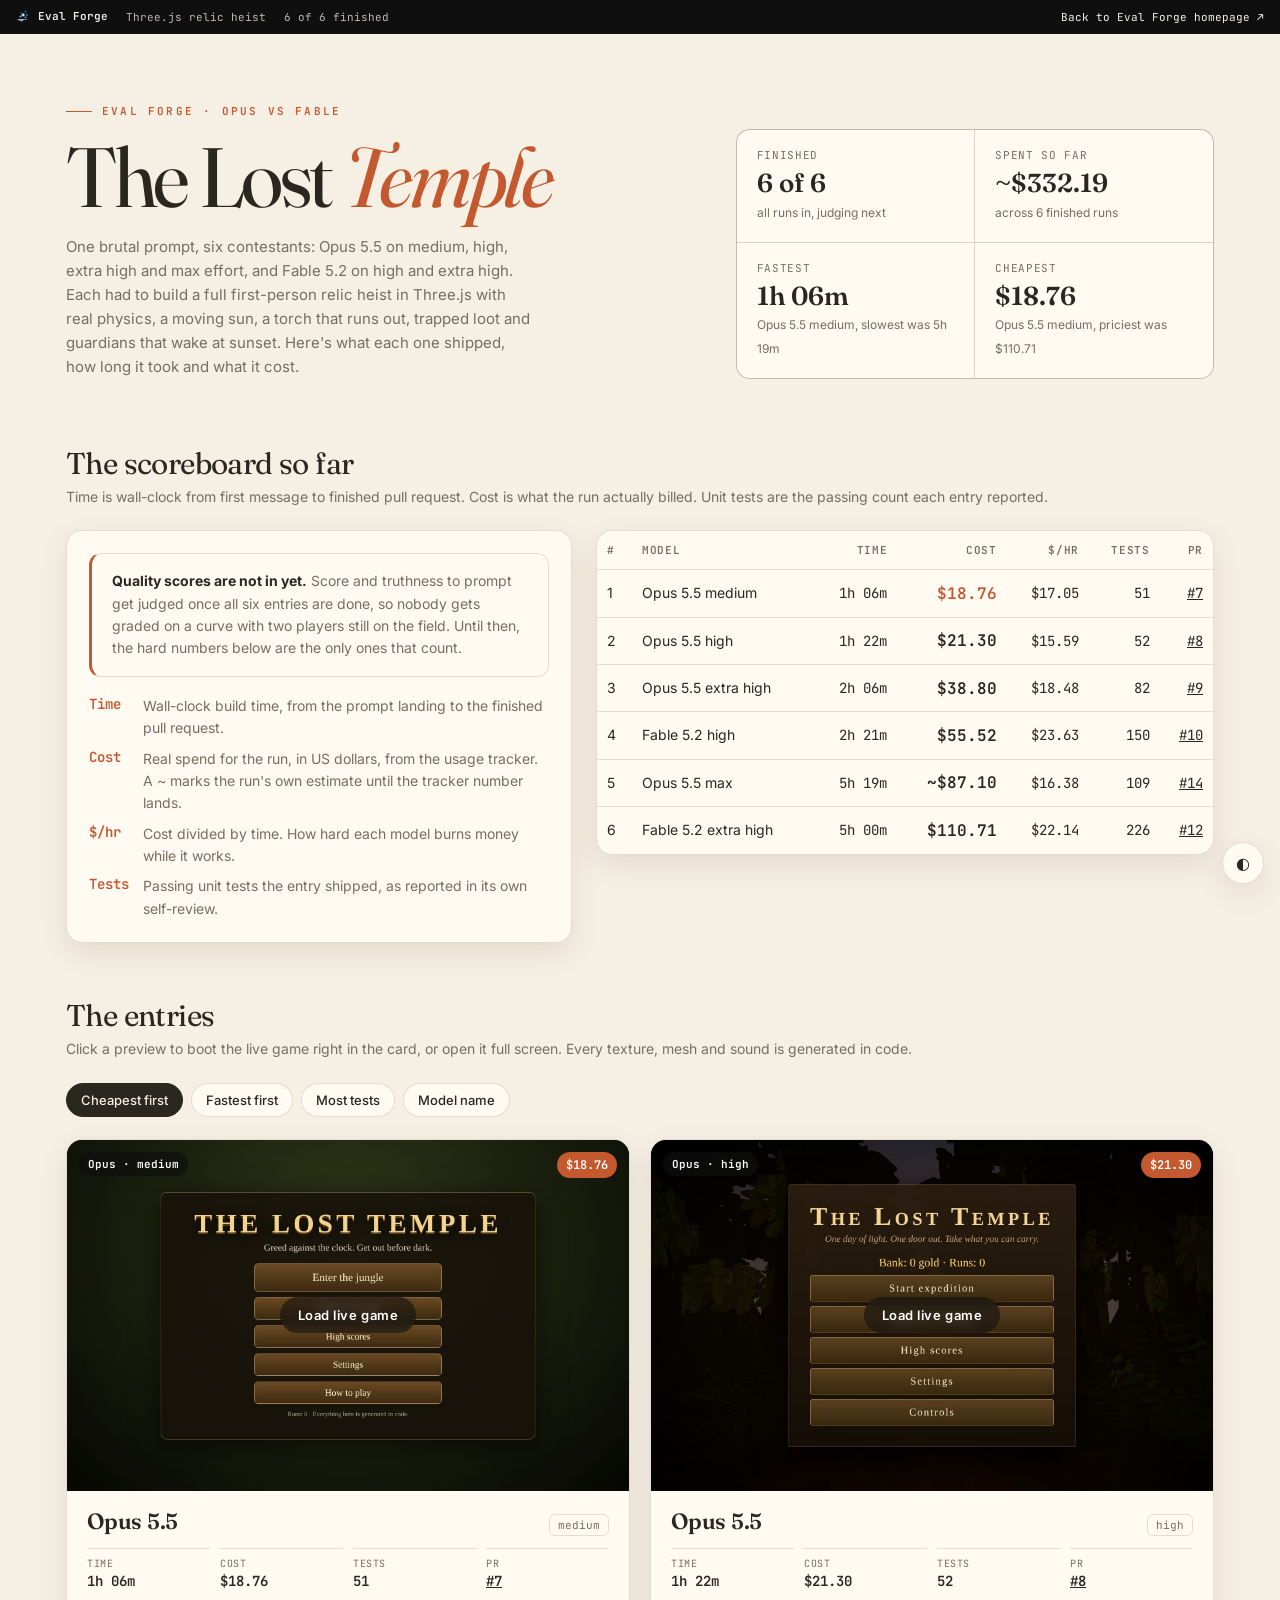
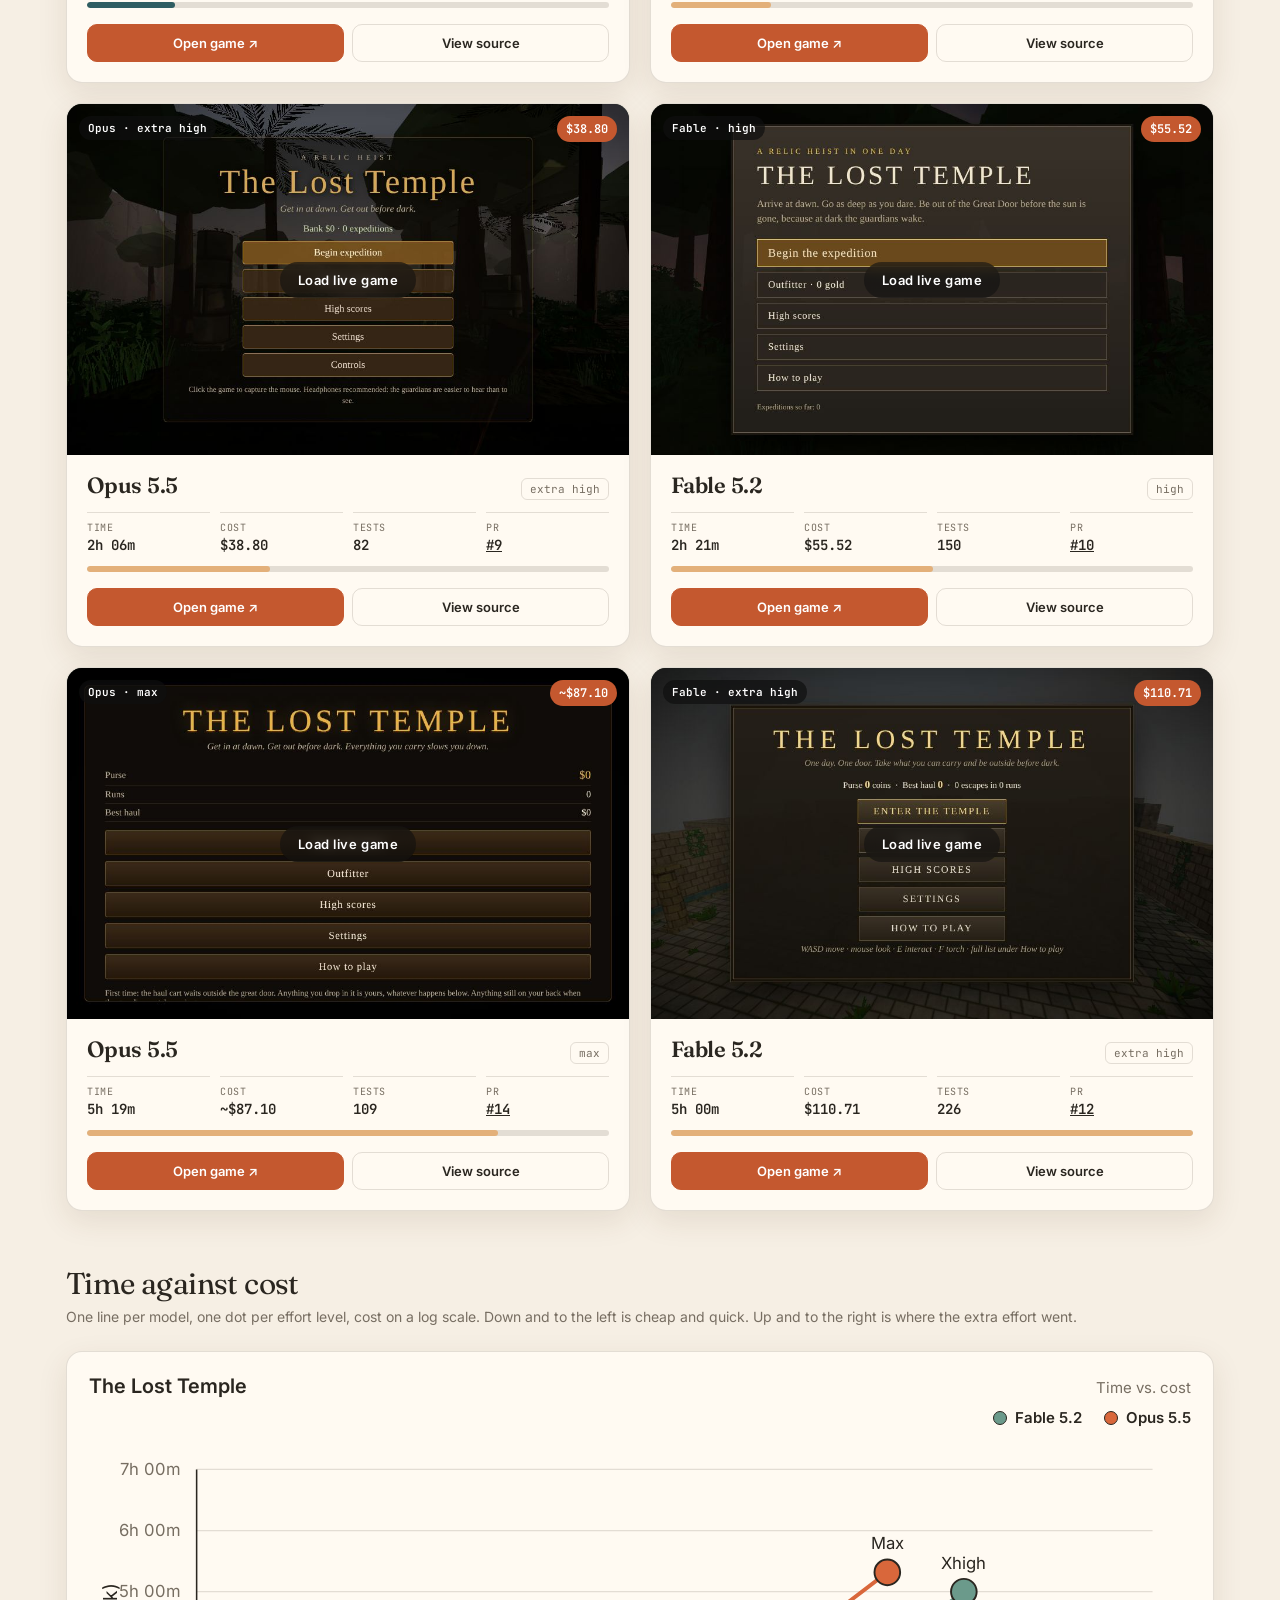
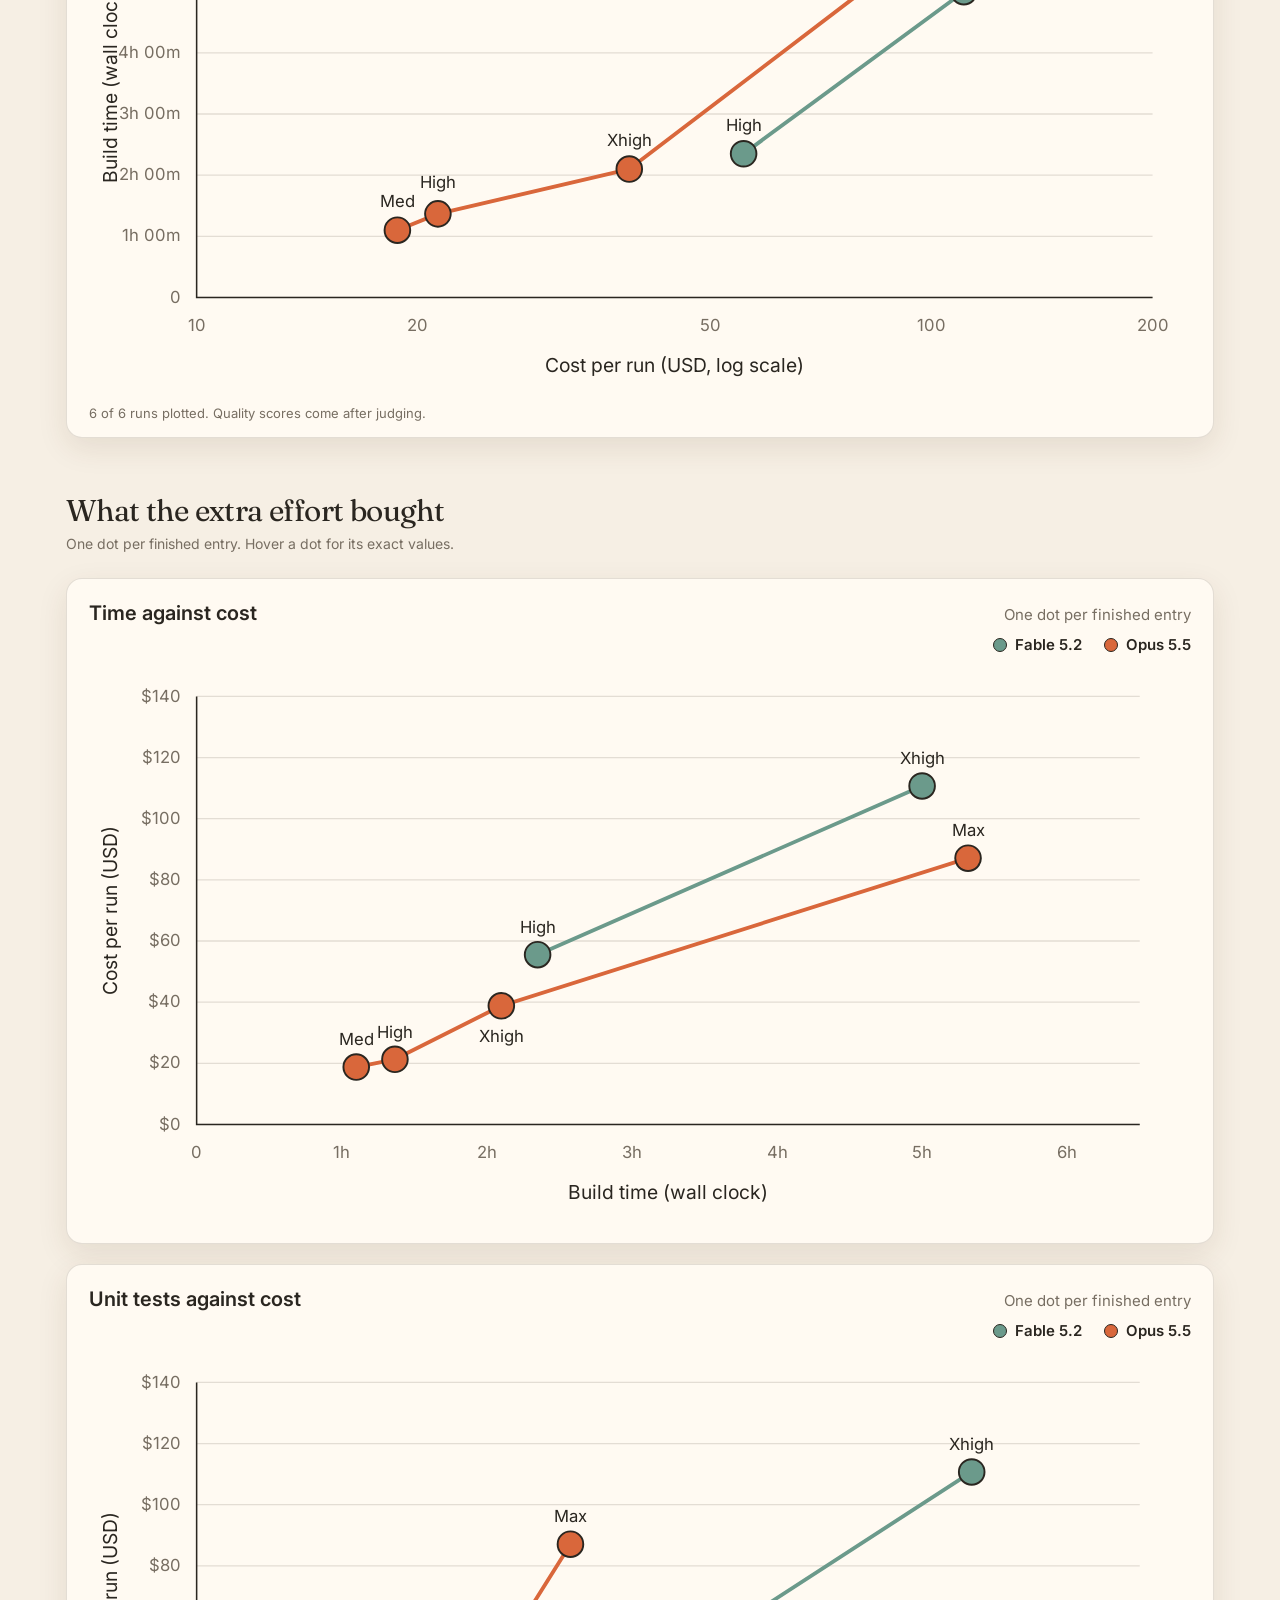
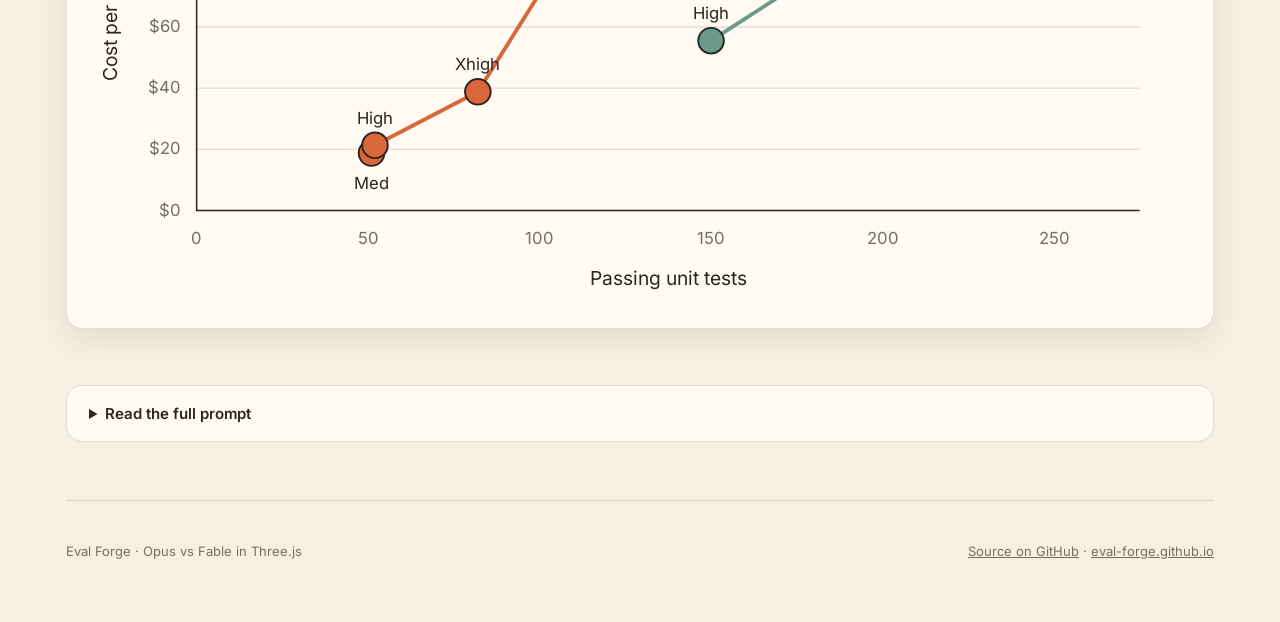
==== commit 92c6cf77: "Redo the lower two charts in the big chart's style with spaced axes and no label collisions Co-Autho" ====
--- a/index.html
+++ b/index.html
@@ -168,6 +168,7 @@
 .ac-line{fill:none;stroke-width:3;stroke-linejoin:round;stroke-linecap:round}
 .ac-dot{stroke:var(--ink);stroke-width:1.5}
 .ac-label{font:13px Inter,sans-serif;fill:var(--ink)}
+.ac-stack{display:grid;gap:20px}
 .ac-sub{color:var(--muted);font-size:13px;margin:8px 0 0}
 .card.pending{opacity:.72;box-shadow:none;border-style:dashed}
 .card.pending:hover{transform:none}
@@ -250,10 +251,17 @@
   <section>
     <h2>What the extra effort bought</h2>
     <p class="sub">One dot per finished entry. Hover a dot for its exact values.</p>
-    <div class="legend"><span><i></i>Opus 5.5</span><span><i class="fable"></i>Fable 5.2</span></div>
-    <div class="scatter-grid">
-      <figure class="chart"><figcaption>Time against cost</figcaption><svg id="plot-time" viewBox="0 0 360 260" role="img" aria-label="Scatter of build time in minutes against cost in dollars"></svg></figure>
-      <figure class="chart"><figcaption>Unit tests against cost</figcaption><svg id="plot-tests" viewBox="0 0 360 260" role="img" aria-label="Scatter of passing unit tests against cost in dollars"></svg></figure>
+    <div class="ac-stack">
+      <div class="ac-card">
+        <div class="ac-head"><b>Time against cost</b><span>One dot per finished entry</span></div>
+        <div class="ac-legend ac-legend-sc"></div>
+        <div class="ac-scroll"><svg id="plot-time" viewBox="0 0 860 440" role="img" aria-label="Build time in minutes against cost in dollars, one line per model"></svg></div>
+      </div>
+      <div class="ac-card">
+        <div class="ac-head"><b>Unit tests against cost</b><span>One dot per finished entry</span></div>
+        <div class="ac-legend ac-legend-sc"></div>
+        <div class="ac-scroll"><svg id="plot-tests" viewBox="0 0 860 440" role="img" aria-label="Passing unit tests against cost in dollars, one line per model"></svg></div>
+      </div>
     </div>
   </section>
 
@@ -483,50 +491,65 @@
 }));
 renderGrid([...ENTRIES].sort(SORTS.cost));
 
-// Scatter plots: one dot per finished entry, cost on y.
-const CMAX = Math.max(...DONE.map(e => e.cost));
-const Y_STEP = CMAX > 80 ? 20 : 10, Y_MIN = 0, Y_MAX = Math.ceil(CMAX / Y_STEP) * Y_STEP;
-const TMAX = Math.ceil(Math.max(...DONE.map(e => e.mins)) / 60) * 60;
-const NMAX = Math.ceil(Math.max(...DONE.map(e => e.tests)) / 50) * 50;
-const PLOTS = [
-  {id:"plot-time",  min:0, max:TMAX, step:60, val:e => e.mins,  fmt:v => `${v}m`, label:"Build time (min)"},
-  {id:"plot-tests", min:0, max:NMAX, step:50, val:e => e.tests, fmt:v => v,      label:"Passing unit tests"},
-];
-PLOTS.forEach(cfg => {
-  const W = 360, H = 260, m = {l:40, r:14, t:12, b:40};
-  const pw = W - m.l - m.r, ph = H - m.t - m.b;
-  const sx = v => m.l + (v - cfg.min) / (cfg.max - cfg.min) * pw;
-  const sy = v => m.t + (1 - (v - Y_MIN) / (Y_MAX - Y_MIN)) * ph;
-  let g = "";
-  for (let v = Y_MIN; v <= Y_MAX; v += Y_STEP) {
-    g += `<line class="gridline" x1="${m.l}" x2="${W - m.r}" y1="${sy(v)}" y2="${sy(v)}"/>`;
-    g += `<text class="tick" x="${m.l - 6}" y="${sy(v) + 3}" text-anchor="end">$${v}</text>`;
-  }
-  for (let v = cfg.min; v <= cfg.max; v += cfg.step) {
-    g += `<text class="tick" x="${sx(v)}" y="${H - m.b + 14}" text-anchor="middle">${cfg.fmt(v)}</text>`;
-  }
-  g += `<line class="axis" x1="${m.l}" x2="${W - m.r}" y1="${H - m.b}" y2="${H - m.b}"/>`;
-  g += `<text class="axis-title" x="${m.l + pw / 2}" y="${H - 6}" text-anchor="middle">${cfg.label}</text>`;
-  g += `<text class="axis-title" transform="translate(12 ${m.t + ph / 2}) rotate(-90)" text-anchor="middle">Cost (USD)</text>`;
-  const placed = [];
-  const LABEL_H = 11, CHAR_W = 6.2;
-  const bad = b => b.x < m.l || b.x + b.w > W - 2 || b.y < 0 || placed.some(q => b.x < q.x + q.w && b.x + b.w > q.x && b.y < q.y + q.h && b.y + b.h > q.y);
-  DONE.forEach(e => {
-    const x = sx(cfg.val(e)), y = sy(e.cost);
-    const text = `${isFable(e) ? "F" : "O"} ${EFFORT_LABEL[e.effort]}`, w = text.length * CHAR_W;
-    const options = [
-      {anchor:"start",  tx: x + 7, ty: y + 3, box: {x: x + 7, y: y - LABEL_H / 2 + 1}},
-      {anchor:"end",    tx: x - 7, ty: y + 3, box: {x: x - 7 - w, y: y - LABEL_H / 2 + 1}},
-      {anchor:"middle", tx: x,     ty: y - 8, box: {x: x - w / 2, y: y - 8 - LABEL_H + 2}},
-      {anchor:"middle", tx: x,     ty: y + 16, box: {x: x - w / 2, y: y + 6}},
-    ];
-    const pick = options.find(o => !bad({...o.box, w, h: LABEL_H})) || options[0];
-    placed.push({...pick.box, w, h: LABEL_H});
-    g += `<g><circle class="dot${isFable(e) ? " fable" : ""}" cx="${x}" cy="${y}" r="4.5"><title>${esc(name(e))}: ${cfg.label.toLowerCase()} ${cfg.fmt(cfg.val(e))}, cost ${usd(e.cost)}</title></circle>` +
-         `<text class="dot-label" x="${pick.tx}" y="${pick.ty}" text-anchor="${pick.anchor}">${esc(text)}</text></g>`;
+// Lower two charts: same look as the big one. Metric on x, cost (linear) on y,
+// one line per model, labels placed so they never sit on a dot or on each other.
+(function(){
+  const CMAXV = Math.max(...DONE.map(e => e.cost));
+  const YS = CMAXV > 80 ? 20 : 10, YH = Math.ceil(CMAXV / YS) * YS + YS;
+  const SHORTS = {medium:"Med", high:"High", xhigh:"Xhigh", max:"Max"};
+  const COL = {"Fable 5.2":"#6b9a8b", "Opus 5.5":"#d9673b"};
+  const tmax = Math.ceil(Math.max(...DONE.map(e => e.mins)) / 60) * 60 + 30;
+  const nmax = Math.ceil(Math.max(...DONE.map(e => e.tests)) / 50) * 50 + 25;
+  const CFG = [
+    {id:"plot-time",  max:tmax, step:60, val:e => e.mins,  fmt:v => v ? `${v / 60}h` : "0", label:"Build time (wall clock)", tip:e => fmt(e.mins)},
+    {id:"plot-tests", max:nmax, step:50, val:e => e.tests, fmt:v => v,                      label:"Passing unit tests",      tip:e => `${e.tests} tests`},
+  ];
+  const legend = Object.keys(COL).map(k => `<span><i style="background:${COL[k]}"></i>${esc(k)}</span>`).join("");
+  document.querySelectorAll(".ac-legend-sc").forEach(el => el.innerHTML = legend);
+  CFG.forEach(cfg => {
+    const W = 860, H = 440, m = {l:84, r:40, t:30, b:76};
+    const pw = W - m.l - m.r, ph = H - m.t - m.b;
+    const sx = v => m.l + v / cfg.max * pw;
+    const sy = v => m.t + (1 - v / YH) * ph;
+    let g = "";
+    for (let v = 0; v <= YH; v += YS) {
+      g += `<line class="ac-grid" x1="${m.l}" x2="${W - m.r}" y1="${sy(v)}" y2="${sy(v)}"/>`;
+      g += `<text class="ac-tick" x="${m.l - 12}" y="${sy(v) + 4}" text-anchor="end">${v ? "$" + v : "$0"}</text>`;
+    }
+    for (let v = 0; v <= cfg.max; v += cfg.step) {
+      g += `<text class="ac-tick" x="${sx(v)}" y="${m.t + ph + 26}" text-anchor="middle">${cfg.fmt(v)}</text>`;
+    }
+    g += `<path class="ac-axis" d="M${m.l} ${m.t} V${m.t + ph} H${W - m.r}"/>`;
+    g += `<text class="ac-title" x="${m.l + pw / 2}" y="${H - 18}" text-anchor="middle">${cfg.label}</text>`;
+    g += `<text class="ac-title" transform="translate(22 ${m.t + ph / 2}) rotate(-90)" text-anchor="middle">Cost per run (USD)</text>`;
+    const pts = DONE.map(e => ({e, x: sx(cfg.val(e)), y: sy(e.cost)}));
+    Object.keys(COL).forEach(k => {
+      const line = pts.filter(p => p.e.model === k).sort((a, b) => a.e.cost - b.e.cost);
+      if (line.length > 1) g += `<polyline class="ac-line" stroke="${COL[k]}" points="${line.map(p => `${p.x},${p.y}`).join(" ")}"/>`;
+    });
+    pts.forEach(p => {
+      g += `<circle class="ac-dot" cx="${p.x}" cy="${p.y}" r="10" fill="${COL[p.e.model]}"><title>${esc(`${p.e.model} ${EFFORT_LABEL[p.e.effort]}: ${cost(p.e)}, ${cfg.tip(p.e)}`)}</title></circle>`;
+    });
+    // label placement: try above, below, right, left; skip any spot that hits a dot, a label or the plot edge
+    const boxes = pts.map(p => ({x: p.x - 11, y: p.y - 11, w: 22, h: 22}));
+    const hit = (a, b) => a.x < b.x + b.w && a.x + a.w > b.x && a.y < b.y + b.h && a.y + a.h > b.y;
+    const placed = [];
+    [...pts].sort((a, b) => a.y - b.y).forEach(p => {
+      const t = SHORTS[p.e.effort], w = t.length * 7.4 + 4, h = 15;
+      const opts = [
+        {x: p.x, y: p.y - 17, a: "middle", b: {x: p.x - w / 2, y: p.y - 17 - 12, w, h}},
+        {x: p.x, y: p.y + 28, a: "middle", b: {x: p.x - w / 2, y: p.y + 28 - 12, w, h}},
+        {x: p.x + 17, y: p.y + 4, a: "start", b: {x: p.x + 17, y: p.y - 8, w, h}},
+        {x: p.x - 17, y: p.y + 4, a: "end", b: {x: p.x - 17 - w, y: p.y - 8, w, h}},
+      ];
+      const ok = o => o.b.x >= m.l - 4 && o.b.x + o.b.w <= W - 4 && !boxes.some(q => hit(o.b, q)) && !placed.some(q => hit(o.b, q));
+      const pick = opts.find(ok) || opts[0];
+      placed.push(pick.b);
+      g += `<text class="ac-label" x="${pick.x}" y="${pick.y}" text-anchor="${pick.a}">${esc(t)}</text>`;
+    });
+    document.getElementById(cfg.id).innerHTML = g;
   });
-  document.getElementById(cfg.id).innerHTML = g;
-});
+})();
 
 // Time against cost, styled after a classic accuracy-vs-cost chart.
 // Swap Y to the score metric once judging lands (score is null until then).
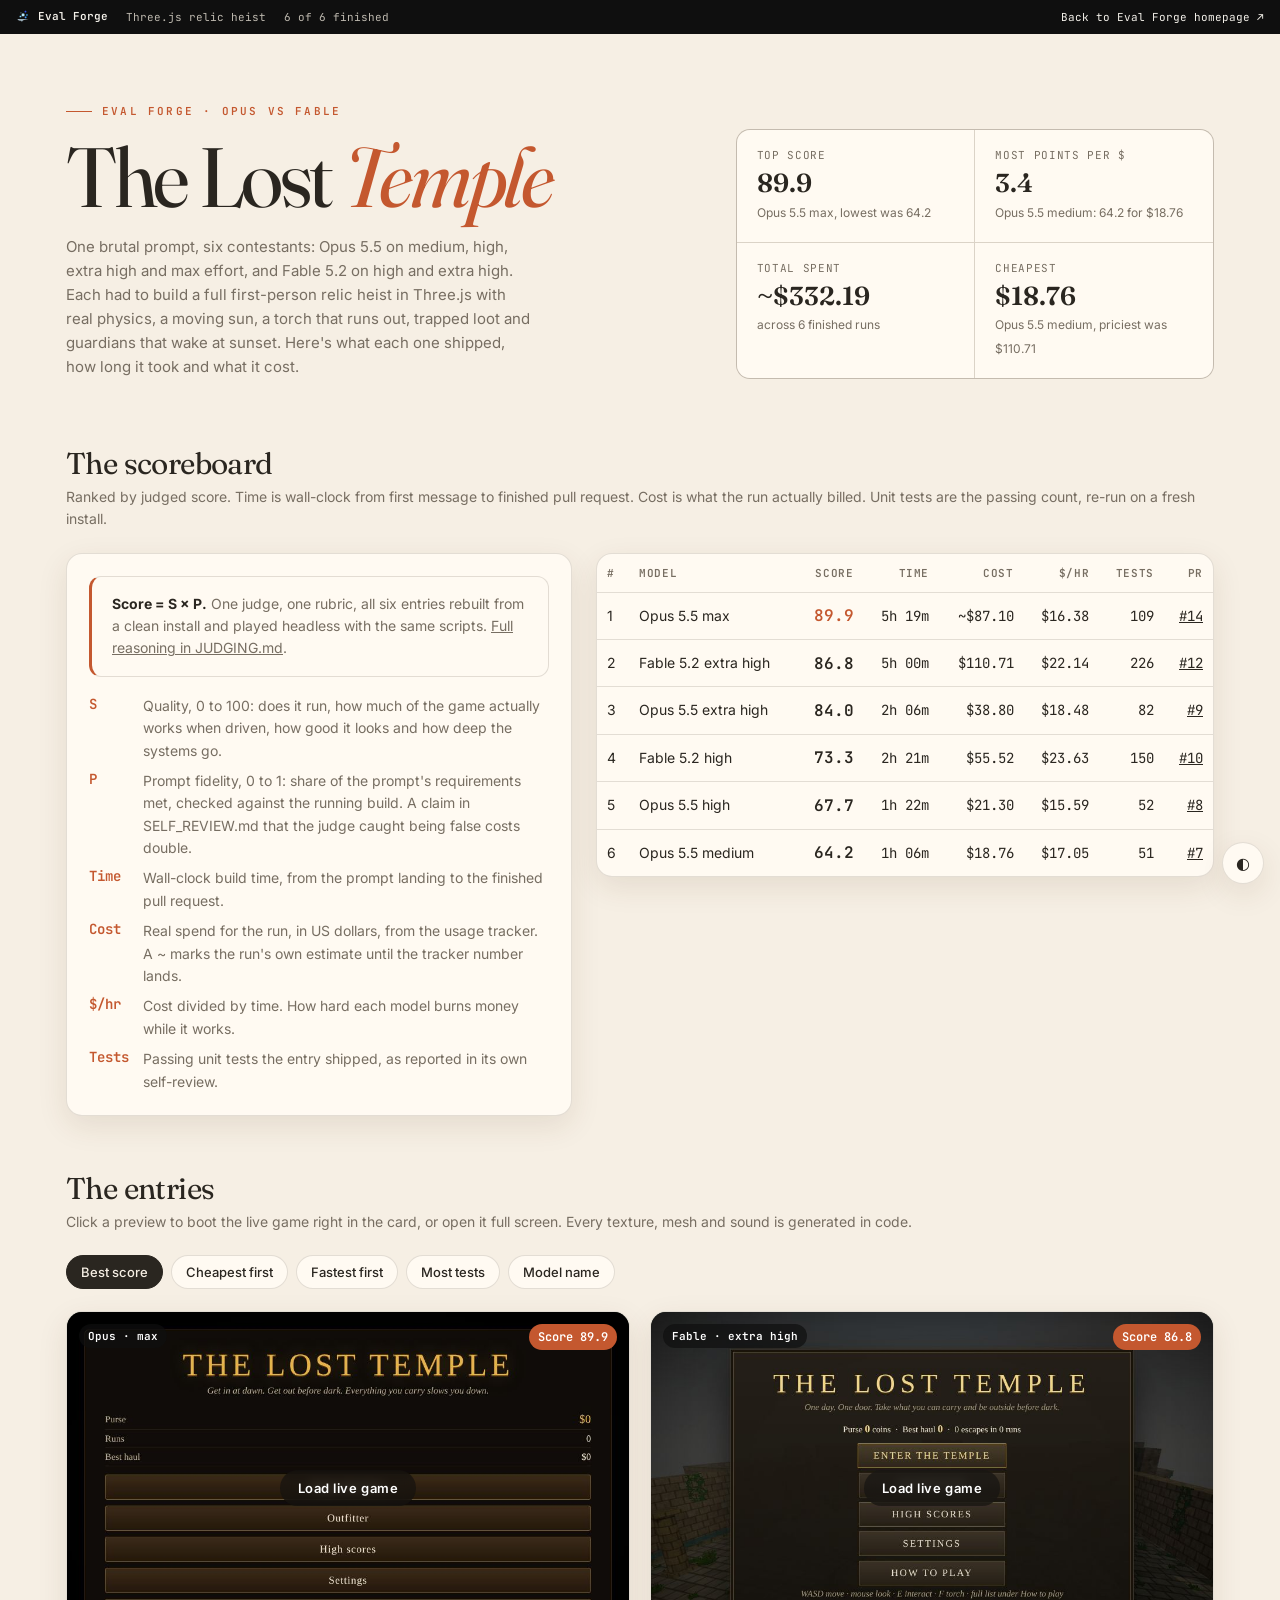
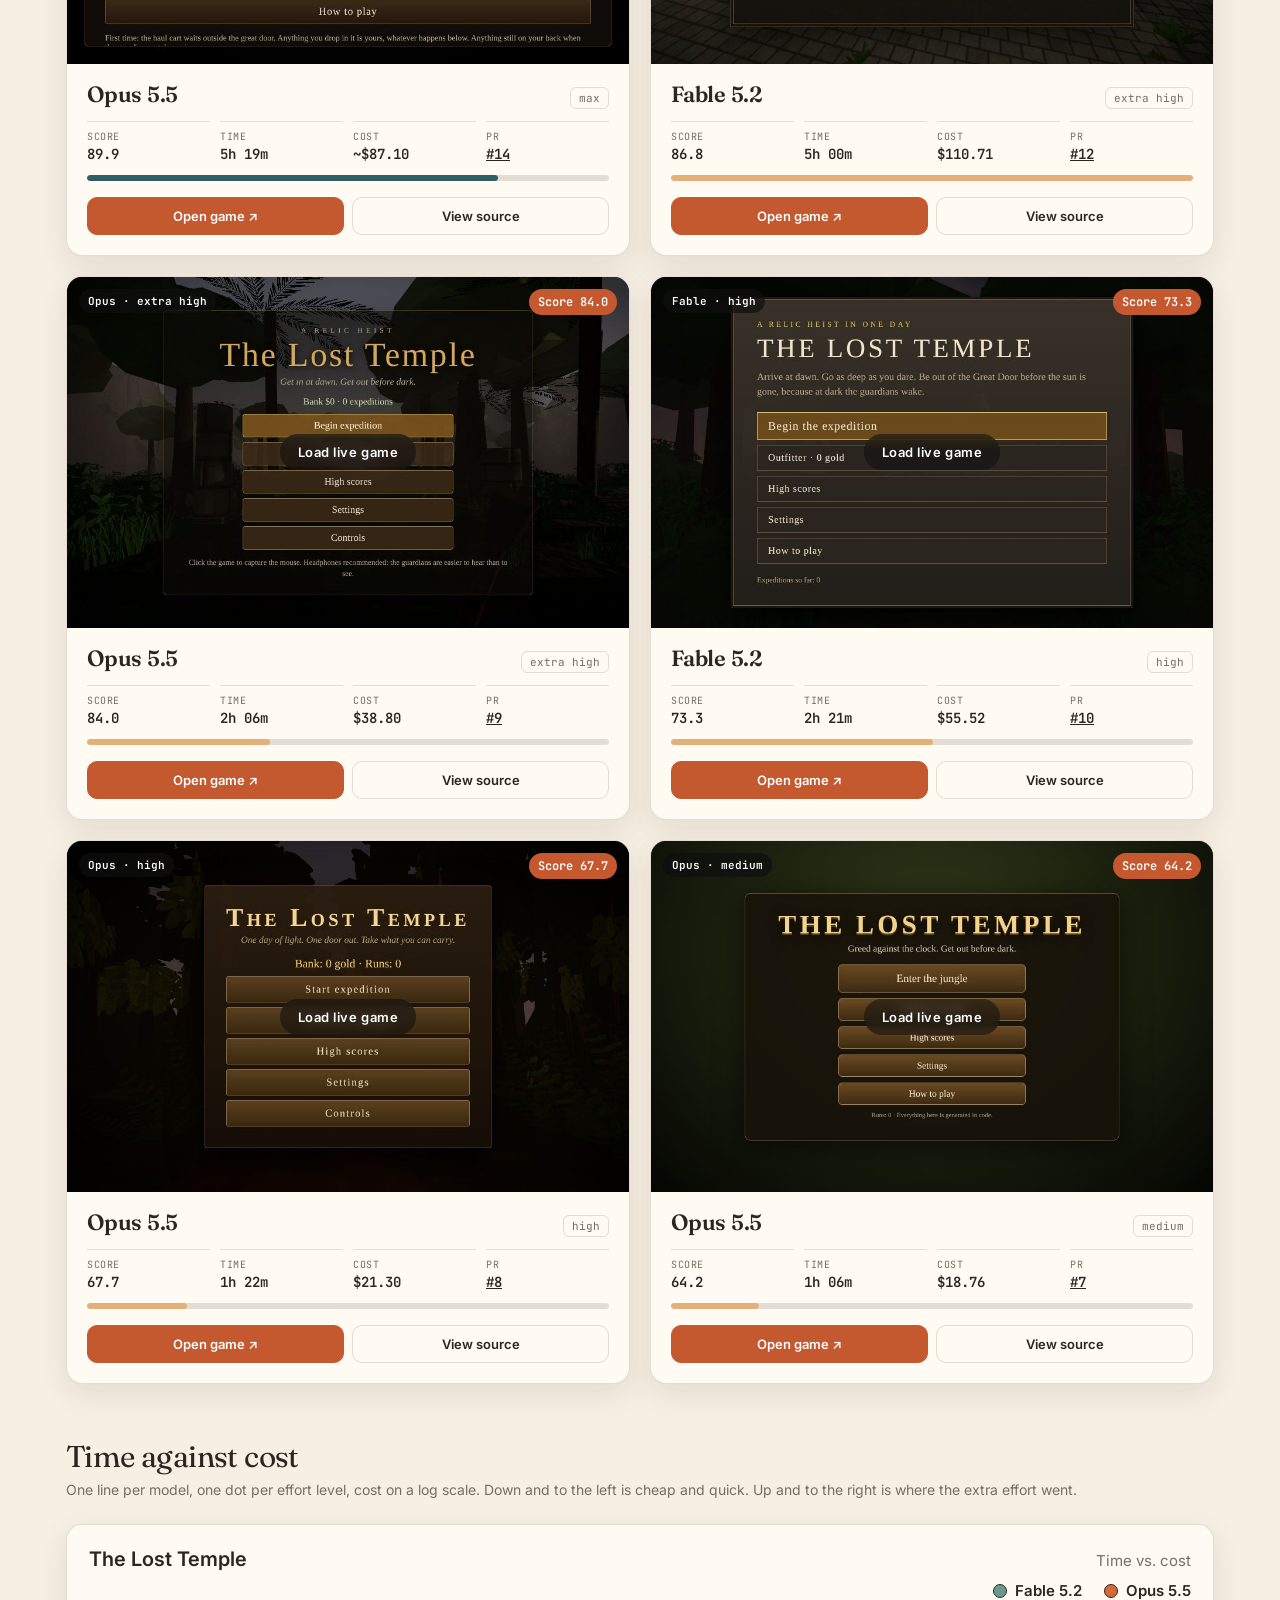
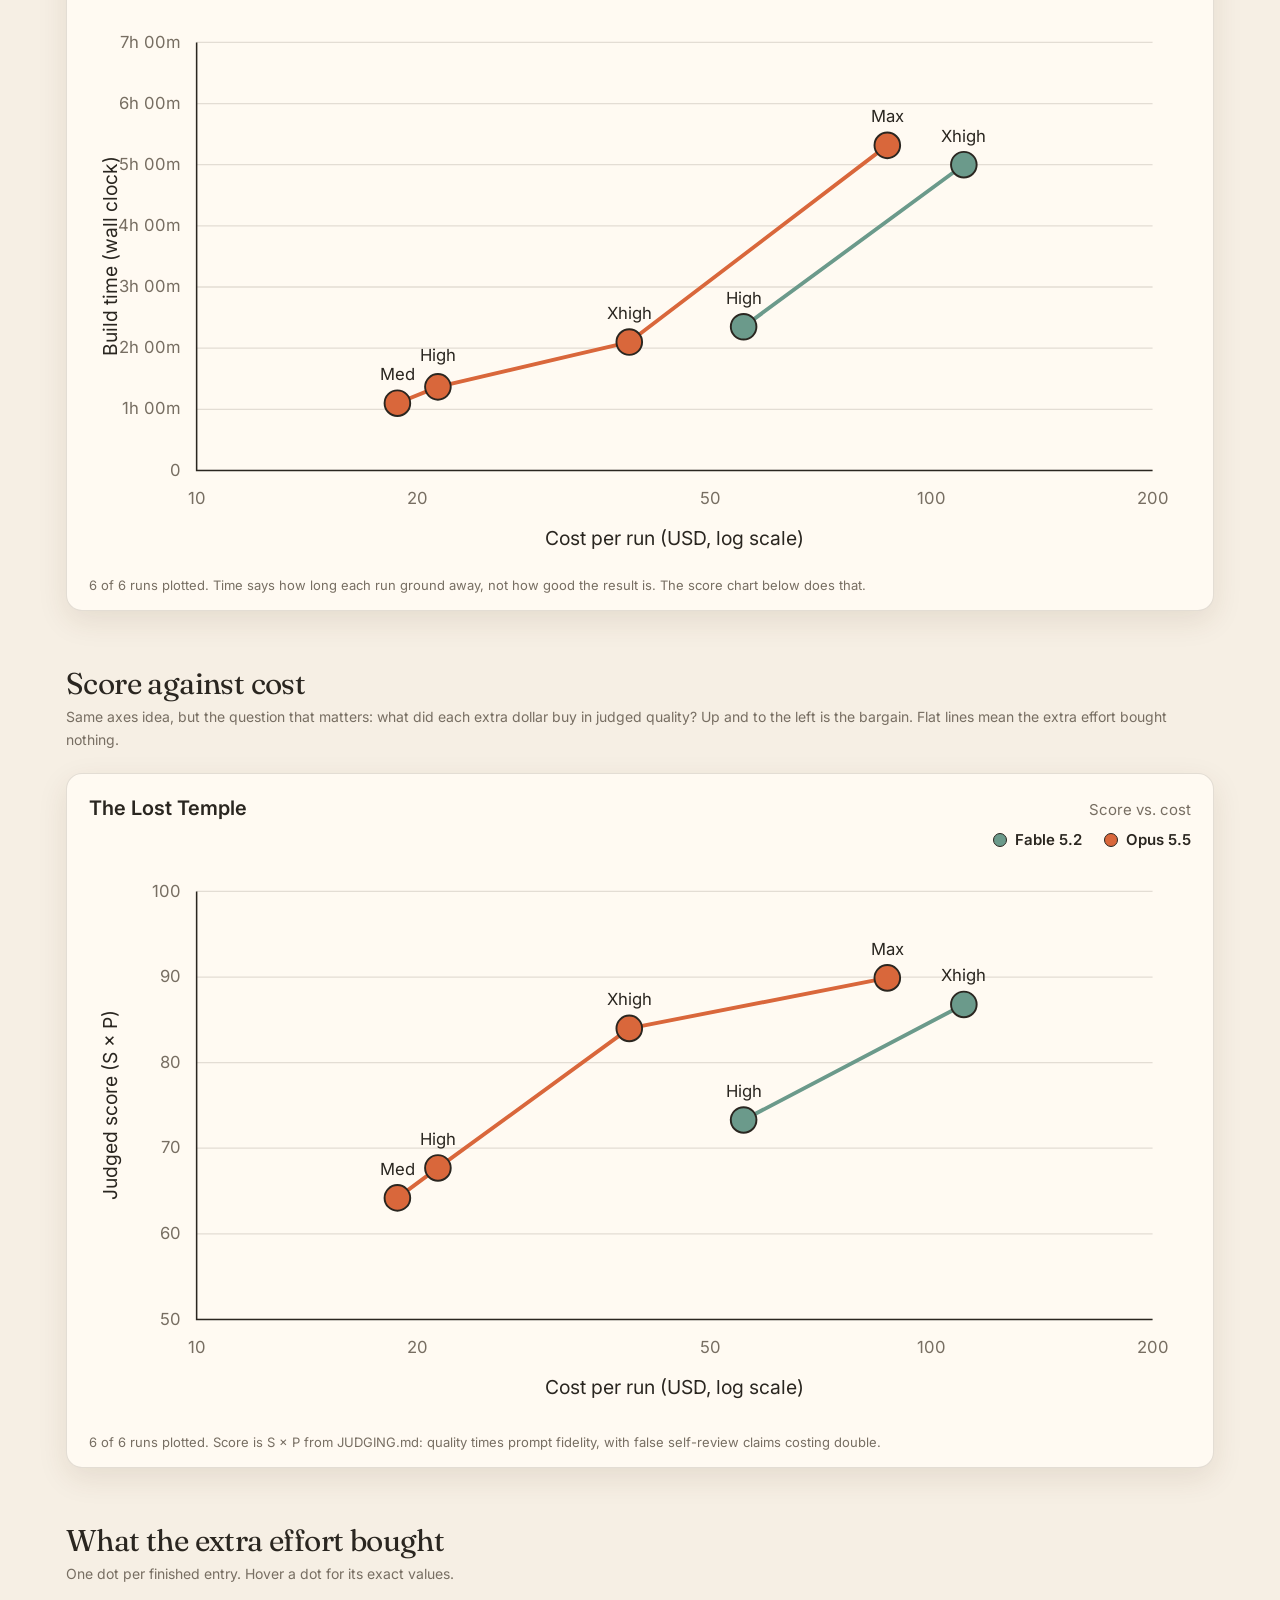
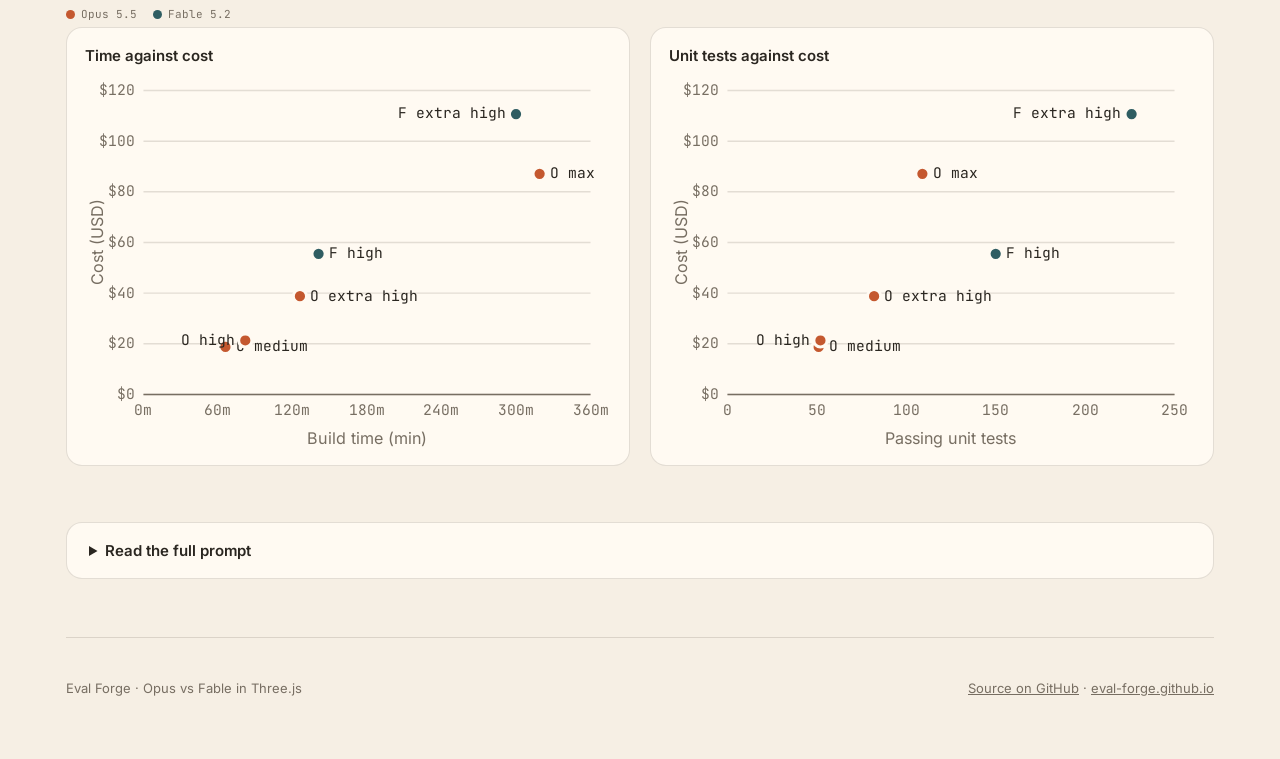
==== commit c469ab20: "Judge all six Lost Temple entries: scores, JUDGING.md, score-vs-cost chart Score = S x P (quality 0-" ====
--- a/index.html
+++ b/index.html
@@ -168,7 +168,6 @@
 .ac-line{fill:none;stroke-width:3;stroke-linejoin:round;stroke-linecap:round}
 .ac-dot{stroke:var(--ink);stroke-width:1.5}
 .ac-label{font:13px Inter,sans-serif;fill:var(--ink)}
-.ac-stack{display:grid;gap:20px}
 .ac-sub{color:var(--muted);font-size:13px;margin:8px 0 0}
 .card.pending{opacity:.72;box-shadow:none;border-style:dashed}
 .card.pending:hover{transform:none}
@@ -204,12 +203,14 @@
   </header>
 
   <section>
-    <h2>The scoreboard so far</h2>
-    <p class="sub">Time is wall-clock from first message to finished pull request. Cost is what the run actually billed. Unit tests are the passing count each entry reported.</p>
+    <h2>The scoreboard</h2>
+    <p class="sub">Ranked by judged score. Time is wall-clock from first message to finished pull request. Cost is what the run actually billed. Unit tests are the passing count, re-run on a fresh install.</p>
     <div class="method">
       <div class="eq-card">
-        <p class="callout"><b>Quality scores are not in yet.</b> Score and truthness to prompt get judged once all six entries are done, so nobody gets graded on a curve with two players still on the field. Until then, the hard numbers below are the only ones that count.</p>
+        <p class="callout"><b>Score = S × P.</b> One judge, one rubric, all six entries rebuilt from a clean install and played headless with the same scripts. <a href="https://github.com/eval-forge/opus-v-fable/blob/main/JUDGING.md" target="_blank" rel="noopener noreferrer">Full reasoning in JUDGING.md</a>.</p>
         <dl>
+          <dt>S</dt><dd>Quality, 0 to 100: does it run, how much of the game actually works when driven, how good it looks and how deep the systems go.</dd>
+          <dt>P</dt><dd>Prompt fidelity, 0 to 1: share of the prompt's requirements met, checked against the running build. A claim in SELF_REVIEW.md that the judge caught being false costs double.</dd>
           <dt>Time</dt><dd>Wall-clock build time, from the prompt landing to the finished pull request.</dd>
           <dt>Cost</dt><dd>Real spend for the run, in US dollars, from the usage tracker. A ~ marks the run's own estimate until the tracker number lands.</dd>
           <dt>$/hr</dt><dd>Cost divided by time. How hard each model burns money while it works.</dd>
@@ -218,7 +219,7 @@
       </div>
       <div class="table-wrap">
         <table>
-          <thead><tr><th>#</th><th>Model</th><th>Time</th><th>Cost</th><th>$/hr</th><th>Tests</th><th>PR</th></tr></thead>
+          <thead><tr><th>#</th><th>Model</th><th>Score</th><th>Time</th><th>Cost</th><th>$/hr</th><th>Tests</th><th>PR</th></tr></thead>
           <tbody id="rank-body"></tbody>
         </table>
       </div>
@@ -229,7 +230,8 @@
     <h2>The entries</h2>
     <p class="sub">Click a preview to boot the live game right in the card, or open it full screen. Every texture, mesh and sound is generated in code.</p>
     <div class="controls" role="group" aria-label="Sort entries">
-      <button class="chip" data-sort="cost" aria-pressed="true">Cheapest first</button>
+      <button class="chip" data-sort="score" aria-pressed="true">Best score</button>
+      <button class="chip" data-sort="cost" aria-pressed="false">Cheapest first</button>
       <button class="chip" data-sort="time" aria-pressed="false">Fastest first</button>
       <button class="chip" data-sort="tests" aria-pressed="false">Most tests</button>
       <button class="chip" data-sort="name" aria-pressed="false">Model name</button>
@@ -249,19 +251,23 @@
   </section>
 
   <section>
+    <h2>Score against cost</h2>
+    <p class="sub">Same axes idea, but the question that matters: what did each extra dollar buy in judged quality? Up and to the left is the bargain. Flat lines mean the extra effort bought nothing.</p>
+    <div class="ac-card">
+      <div class="ac-head"><b>The Lost Temple</b><span>Score vs. cost</span></div>
+      <div class="ac-legend" id="sc-legend"></div>
+      <div class="ac-scroll"><svg id="plot-sc" viewBox="0 0 860 440" role="img" aria-label="Judged score against cost per run, log scale, one line per model"></svg></div>
+      <p class="ac-sub" id="sc-sub"></p>
+    </div>
+  </section>
+
+  <section>
     <h2>What the extra effort bought</h2>
     <p class="sub">One dot per finished entry. Hover a dot for its exact values.</p>
-    <div class="ac-stack">
-      <div class="ac-card">
-        <div class="ac-head"><b>Time against cost</b><span>One dot per finished entry</span></div>
-        <div class="ac-legend ac-legend-sc"></div>
-        <div class="ac-scroll"><svg id="plot-time" viewBox="0 0 860 440" role="img" aria-label="Build time in minutes against cost in dollars, one line per model"></svg></div>
-      </div>
-      <div class="ac-card">
-        <div class="ac-head"><b>Unit tests against cost</b><span>One dot per finished entry</span></div>
-        <div class="ac-legend ac-legend-sc"></div>
-        <div class="ac-scroll"><svg id="plot-tests" viewBox="0 0 860 440" role="img" aria-label="Passing unit tests against cost in dollars, one line per model"></svg></div>
-      </div>
+    <div class="legend"><span><i></i>Opus 5.5</span><span><i class="fable"></i>Fable 5.2</span></div>
+    <div class="scatter-grid">
+      <figure class="chart"><figcaption>Time against cost</figcaption><svg id="plot-time" viewBox="0 0 360 260" role="img" aria-label="Scatter of build time in minutes against cost in dollars"></svg></figure>
+      <figure class="chart"><figcaption>Unit tests against cost</figcaption><svg id="plot-tests" viewBox="0 0 360 260" role="img" aria-label="Scatter of passing unit tests against cost in dollars"></svg></figure>
     </div>
   </section>
 
@@ -371,14 +377,14 @@
 <script>
 // mins = wall-clock build time, cost = billed USD from the usage tracker, tests = passing unit tests.
 // Entries with done:false are still building and show as pending.
-// score = judged quality, 0 to 100. Stays null until the judging pass.
+// score = S x P from JUDGING.md (quality 0-100 times prompt fidelity 0-1).
 const ENTRIES = [
-  {model:"Opus 5.5",  effort:"medium", dir:"opus-5.5-medium", done:true,  mins:66,  cost:18.76, tests:51,  pr:7,  score:null},
-  {model:"Opus 5.5",  effort:"high",   dir:"opus-5.5-high",   done:true,  mins:82,  cost:21.30, tests:52,  pr:8,  score:null},
-  {model:"Opus 5.5",  effort:"xhigh",  dir:"opus-5.5-xhigh",  done:true,  mins:126, cost:38.80, tests:82,  pr:9,  score:null},
-  {model:"Opus 5.5",  effort:"max",    dir:"opus-5.5-max",    done:true,  mins:319, cost:87.10, tests:109, pr:14, score:null, est:true},
-  {model:"Fable 5.2", effort:"high",   dir:"fable-5.2-high",  done:true,  mins:141, cost:55.52, tests:150, pr:10, score:null},
-  {model:"Fable 5.2", effort:"xhigh",  dir:"fable-5.2-xhigh", done:true,  mins:300, cost:110.71, tests:226, pr:12, score:null},
+  {model:"Opus 5.5",  effort:"medium", dir:"opus-5.5-medium", done:true,  mins:66,  cost:18.76, tests:51,  pr:7,  score:64.2},
+  {model:"Opus 5.5",  effort:"high",   dir:"opus-5.5-high",   done:true,  mins:82,  cost:21.30, tests:52,  pr:8,  score:67.7},
+  {model:"Opus 5.5",  effort:"xhigh",  dir:"opus-5.5-xhigh",  done:true,  mins:126, cost:38.80, tests:82,  pr:9,  score:84.0},
+  {model:"Opus 5.5",  effort:"max",    dir:"opus-5.5-max",    done:true,  mins:319, cost:87.10, tests:109, pr:14, score:89.9, est:true},
+  {model:"Fable 5.2", effort:"high",   dir:"fable-5.2-high",  done:true,  mins:141, cost:55.52, tests:150, pr:10, score:73.3},
+  {model:"Fable 5.2", effort:"xhigh",  dir:"fable-5.2-xhigh", done:true,  mins:300, cost:110.71, tests:226, pr:12, score:86.8},
 ];
 const EFFORT_ORDER = {medium:0, high:1, xhigh:2, max:3};
 const EFFORT_LABEL = {medium:"medium", high:"high", xhigh:"extra high", max:"max"};
@@ -389,7 +395,8 @@
 const PRS = "https://github.com/eval-forge/eval-forge.github.io/pull/";
 const fmt = m => m >= 60 ? `${Math.floor(m/60)}h ${String(m%60).padStart(2,"0")}m` : `${m}m`;
 const usd = n => `$${n.toFixed(2)}`;
-const cost = e => (e.est ? "~" : "") + usd(e.cost);   // est: self-reported estimate until the tracker number lands
+const cost = e => (e.est ? "~" : "") + usd(e.cost);
+const sc = e => e.score == null ? "…" : e.score.toFixed(1);   // est: self-reported estimate until the tracker number lands
 const esc = s => String(s).replace(/[&<>"]/g, c => ({"&":"&amp;","<":"&lt;",">":"&gt;",'"':"&quot;"}[c]));
 const name = e => `${e.model} ${EFFORT_LABEL[e.effort]}`;
 const isFable = e => e.model.startsWith("Fable");
@@ -397,30 +404,38 @@
 const byCost = [...DONE].sort((a,b) => a.cost - b.cost);
 const byTime = [...DONE].sort((a,b) => a.mins - b.mins);
 const cheapest = byCost[0], priciest = byCost.at(-1), fastest = byTime[0];
+const SCORED = DONE.filter(e => e.score != null);
+const byScore = [...SCORED].sort((a,b) => b.score - a.score);
+const best = byScore[0];
+const valueOf = e => e.score / e.cost;
+const bargain = [...SCORED].sort((a,b) => valueOf(b) - valueOf(a))[0];
 const spent = DONE.reduce((s,e) => s + e.cost, 0);
 const MAX_COST = priciest.cost;
 
 document.getElementById("count-bar").textContent = `${DONE.length} of ${ENTRIES.length} finished`;
 document.getElementById("stats").innerHTML = [
-  ["Finished", `${DONE.length} of ${ENTRIES.length}`, (ENTRIES.length - DONE.length) ? `${ENTRIES.length - DONE.length} still building` : "all runs in, judging next"],
-  ["Spent so far", (DONE.some(e => e.est) ? "~" : "") + usd(spent), `across ${DONE.length} finished runs`],
-  ["Fastest", fmt(fastest.mins), `${esc(name(fastest))}, slowest was ${fmt(byTime.at(-1).mins)}`],
+  ...(best ? [] : [["Finished", `${DONE.length} of ${ENTRIES.length}`, (ENTRIES.length - DONE.length) ? `${ENTRIES.length - DONE.length} still building` : "all runs in, judging next"]]),
+  best ? ["Top score", sc(best), `${esc(name(best))}, lowest was ${sc(byScore.at(-1))}`] : ["Fastest", fmt(fastest.mins), `${esc(name(fastest))}, slowest was ${fmt(byTime.at(-1).mins)}`],
+  ...(bargain ? [["Most points per $", `${(valueOf(bargain)).toFixed(1)}`, `${esc(name(bargain))}: ${sc(bargain)} for ${cost(bargain)}`]] : []),
+  ["Total spent", (DONE.some(e => e.est) ? "~" : "") + usd(spent), `across ${DONE.length} finished runs`],
   ["Cheapest", usd(cheapest.cost), `${esc(name(cheapest))}, priciest was ${cost(priciest)}`],
 ].map(([k,v,s]) => `<div class="stat"><small>${k}</small><strong>${v}</strong><span>${s}</span></div>`).join("");
 
-const tableOrder = [...byCost, ...ENTRIES.filter(e => !e.done)];
+const tableOrder = [...(SCORED.length ? [...byScore, ...DONE.filter(e => e.score == null)] : byCost), ...ENTRIES.filter(e => !e.done)];
+const topRow = best || cheapest;
 document.getElementById("rank-body").innerHTML = tableOrder.map((e,i) => e.done ? `
-  <tr class="${e === cheapest ? "top" : ""}">
+  <tr class="${e === topRow ? "top" : ""}">
     <td>${i + 1}</td>
     <td>${esc(name(e))}</td>
+    <td class="score">${sc(e)}</td>
     <td class="num">${fmt(e.mins)}</td>
-    <td class="score">${cost(e)}</td>
+    <td class="num">${cost(e)}</td>
     <td class="num">${usd(e.rate)}</td>
     <td class="num">${e.tests}</td>
     <td class="num"><a href="${PRS}${e.pr}" target="_blank" rel="noopener noreferrer">#${e.pr}</a></td>
   </tr>` : `
   <tr class="pending">
-    <td>…</td><td>${esc(name(e))}</td><td colspan="5">still building</td>
+    <td>…</td><td>${esc(name(e))}</td><td colspan="6">still building</td>
   </tr>`).join("");
 
 function card(e){
@@ -441,19 +456,19 @@
       </div>
     </article>`;
   return `
-    <article class="card${e === cheapest ? " top" : ""}">
+    <article class="card${e === topRow ? " top" : ""}">
       <div class="preview" data-file="${e.dir}/">
         <span class="rank">${isFable(e) ? "Fable" : "Opus"} · ${esc(EFFORT_LABEL[e.effort])}</span>
-        <span class="score-badge">${cost(e)}</span>
+        <span class="score-badge">${e.score == null ? cost(e) : `Score ${sc(e)}`}</span>
         <img src="previews/${e.dir}.jpg" alt="Main menu of the ${esc(name(e))} entry" loading="lazy">
         <button type="button" aria-label="Load live game for ${esc(name(e))}"><span>Load live game</span></button>
       </div>
       <div class="body">
         <div class="model"><h3>${esc(e.model)}</h3><span class="effort">${esc(EFFORT_LABEL[e.effort])}</span></div>
         <dl class="meta">
+          <div><dt>Score</dt><dd>${sc(e)}</dd></div>
           <div><dt>Time</dt><dd>${fmt(e.mins)}</dd></div>
           <div><dt>Cost</dt><dd>${cost(e)}</dd></div>
-          <div><dt>Tests</dt><dd>${e.tests}</dd></div>
           <div><dt>PR</dt><dd><a href="${PRS}${e.pr}" target="_blank" rel="noopener noreferrer">#${e.pr}</a></dd></div>
         </dl>
         <div class="timebar" title="${usd(e.cost)} of ${usd(MAX_COST)}, the priciest finished run"><i style="width:${(e.cost / MAX_COST * 100).toFixed(1)}%"></i></div>
@@ -480,6 +495,7 @@
 
 const pendingLast = f => (a,b) => (b.done - a.done) || (a.done ? f(a,b) : 0);
 const SORTS = {
+  score: pendingLast((a,b) => (b.score ?? -1) - (a.score ?? -1)),
   cost:  pendingLast((a,b) => a.cost - b.cost),
   time:  pendingLast((a,b) => a.mins - b.mins),
   tests: pendingLast((a,b) => b.tests - a.tests),
@@ -489,72 +505,55 @@
   document.querySelectorAll(".chip").forEach(c => c.setAttribute("aria-pressed", c === chip));
   renderGrid([...ENTRIES].sort(SORTS[chip.dataset.sort]));
 }));
-renderGrid([...ENTRIES].sort(SORTS.cost));
-
-// Lower two charts: same look as the big one. Metric on x, cost (linear) on y,
-// one line per model, labels placed so they never sit on a dot or on each other.
-(function(){
-  const CMAXV = Math.max(...DONE.map(e => e.cost));
-  const YS = CMAXV > 80 ? 20 : 10, YH = Math.ceil(CMAXV / YS) * YS + YS;
-  const SHORTS = {medium:"Med", high:"High", xhigh:"Xhigh", max:"Max"};
-  const COL = {"Fable 5.2":"#6b9a8b", "Opus 5.5":"#d9673b"};
-  const tmax = Math.ceil(Math.max(...DONE.map(e => e.mins)) / 60) * 60 + 30;
-  const nmax = Math.ceil(Math.max(...DONE.map(e => e.tests)) / 50) * 50 + 25;
-  const CFG = [
-    {id:"plot-time",  max:tmax, step:60, val:e => e.mins,  fmt:v => v ? `${v / 60}h` : "0", label:"Build time (wall clock)", tip:e => fmt(e.mins)},
-    {id:"plot-tests", max:nmax, step:50, val:e => e.tests, fmt:v => v,                      label:"Passing unit tests",      tip:e => `${e.tests} tests`},
-  ];
-  const legend = Object.keys(COL).map(k => `<span><i style="background:${COL[k]}"></i>${esc(k)}</span>`).join("");
-  document.querySelectorAll(".ac-legend-sc").forEach(el => el.innerHTML = legend);
-  CFG.forEach(cfg => {
-    const W = 860, H = 440, m = {l:84, r:40, t:30, b:76};
-    const pw = W - m.l - m.r, ph = H - m.t - m.b;
-    const sx = v => m.l + v / cfg.max * pw;
-    const sy = v => m.t + (1 - v / YH) * ph;
-    let g = "";
-    for (let v = 0; v <= YH; v += YS) {
-      g += `<line class="ac-grid" x1="${m.l}" x2="${W - m.r}" y1="${sy(v)}" y2="${sy(v)}"/>`;
-      g += `<text class="ac-tick" x="${m.l - 12}" y="${sy(v) + 4}" text-anchor="end">${v ? "$" + v : "$0"}</text>`;
-    }
-    for (let v = 0; v <= cfg.max; v += cfg.step) {
-      g += `<text class="ac-tick" x="${sx(v)}" y="${m.t + ph + 26}" text-anchor="middle">${cfg.fmt(v)}</text>`;
-    }
-    g += `<path class="ac-axis" d="M${m.l} ${m.t} V${m.t + ph} H${W - m.r}"/>`;
-    g += `<text class="ac-title" x="${m.l + pw / 2}" y="${H - 18}" text-anchor="middle">${cfg.label}</text>`;
-    g += `<text class="ac-title" transform="translate(22 ${m.t + ph / 2}) rotate(-90)" text-anchor="middle">Cost per run (USD)</text>`;
-    const pts = DONE.map(e => ({e, x: sx(cfg.val(e)), y: sy(e.cost)}));
-    Object.keys(COL).forEach(k => {
-      const line = pts.filter(p => p.e.model === k).sort((a, b) => a.e.cost - b.e.cost);
-      if (line.length > 1) g += `<polyline class="ac-line" stroke="${COL[k]}" points="${line.map(p => `${p.x},${p.y}`).join(" ")}"/>`;
-    });
-    pts.forEach(p => {
-      g += `<circle class="ac-dot" cx="${p.x}" cy="${p.y}" r="10" fill="${COL[p.e.model]}"><title>${esc(`${p.e.model} ${EFFORT_LABEL[p.e.effort]}: ${cost(p.e)}, ${cfg.tip(p.e)}`)}</title></circle>`;
-    });
-    // label placement: try above, below, right, left; skip any spot that hits a dot, a label or the plot edge
-    const boxes = pts.map(p => ({x: p.x - 11, y: p.y - 11, w: 22, h: 22}));
-    const hit = (a, b) => a.x < b.x + b.w && a.x + a.w > b.x && a.y < b.y + b.h && a.y + a.h > b.y;
-    const placed = [];
-    [...pts].sort((a, b) => a.y - b.y).forEach(p => {
-      const t = SHORTS[p.e.effort], w = t.length * 7.4 + 4, h = 15;
-      const opts = [
-        {x: p.x, y: p.y - 17, a: "middle", b: {x: p.x - w / 2, y: p.y - 17 - 12, w, h}},
-        {x: p.x, y: p.y + 28, a: "middle", b: {x: p.x - w / 2, y: p.y + 28 - 12, w, h}},
-        {x: p.x + 17, y: p.y + 4, a: "start", b: {x: p.x + 17, y: p.y - 8, w, h}},
-        {x: p.x - 17, y: p.y + 4, a: "end", b: {x: p.x - 17 - w, y: p.y - 8, w, h}},
-      ];
-      const ok = o => o.b.x >= m.l - 4 && o.b.x + o.b.w <= W - 4 && !boxes.some(q => hit(o.b, q)) && !placed.some(q => hit(o.b, q));
-      const pick = opts.find(ok) || opts[0];
-      placed.push(pick.b);
-      g += `<text class="ac-label" x="${pick.x}" y="${pick.y}" text-anchor="${pick.a}">${esc(t)}</text>`;
-    });
-    document.getElementById(cfg.id).innerHTML = g;
+renderGrid([...ENTRIES].sort(SORTS.score));
+
+// Scatter plots: one dot per finished entry, cost on y.
+const CMAX = Math.max(...DONE.map(e => e.cost));
+const Y_STEP = CMAX > 80 ? 20 : 10, Y_MIN = 0, Y_MAX = Math.ceil(CMAX / Y_STEP) * Y_STEP;
+const TMAX = Math.ceil(Math.max(...DONE.map(e => e.mins)) / 60) * 60;
+const NMAX = Math.ceil(Math.max(...DONE.map(e => e.tests)) / 50) * 50;
+const PLOTS = [
+  {id:"plot-time",  min:0, max:TMAX, step:60, val:e => e.mins,  fmt:v => `${v}m`, label:"Build time (min)"},
+  {id:"plot-tests", min:0, max:NMAX, step:50, val:e => e.tests, fmt:v => v,      label:"Passing unit tests"},
+];
+PLOTS.forEach(cfg => {
+  const W = 360, H = 260, m = {l:40, r:14, t:12, b:40};
+  const pw = W - m.l - m.r, ph = H - m.t - m.b;
+  const sx = v => m.l + (v - cfg.min) / (cfg.max - cfg.min) * pw;
+  const sy = v => m.t + (1 - (v - Y_MIN) / (Y_MAX - Y_MIN)) * ph;
+  let g = "";
+  for (let v = Y_MIN; v <= Y_MAX; v += Y_STEP) {
+    g += `<line class="gridline" x1="${m.l}" x2="${W - m.r}" y1="${sy(v)}" y2="${sy(v)}"/>`;
+    g += `<text class="tick" x="${m.l - 6}" y="${sy(v) + 3}" text-anchor="end">$${v}</text>`;
+  }
+  for (let v = cfg.min; v <= cfg.max; v += cfg.step) {
+    g += `<text class="tick" x="${sx(v)}" y="${H - m.b + 14}" text-anchor="middle">${cfg.fmt(v)}</text>`;
+  }
+  g += `<line class="axis" x1="${m.l}" x2="${W - m.r}" y1="${H - m.b}" y2="${H - m.b}"/>`;
+  g += `<text class="axis-title" x="${m.l + pw / 2}" y="${H - 6}" text-anchor="middle">${cfg.label}</text>`;
+  g += `<text class="axis-title" transform="translate(12 ${m.t + ph / 2}) rotate(-90)" text-anchor="middle">Cost (USD)</text>`;
+  const placed = [];
+  const LABEL_H = 11, CHAR_W = 6.2;
+  const bad = b => b.x < m.l || b.x + b.w > W - 2 || b.y < 0 || placed.some(q => b.x < q.x + q.w && b.x + b.w > q.x && b.y < q.y + q.h && b.y + b.h > q.y);
+  DONE.forEach(e => {
+    const x = sx(cfg.val(e)), y = sy(e.cost);
+    const text = `${isFable(e) ? "F" : "O"} ${EFFORT_LABEL[e.effort]}`, w = text.length * CHAR_W;
+    const options = [
+      {anchor:"start",  tx: x + 7, ty: y + 3, box: {x: x + 7, y: y - LABEL_H / 2 + 1}},
+      {anchor:"end",    tx: x - 7, ty: y + 3, box: {x: x - 7 - w, y: y - LABEL_H / 2 + 1}},
+      {anchor:"middle", tx: x,     ty: y - 8, box: {x: x - w / 2, y: y - 8 - LABEL_H + 2}},
+      {anchor:"middle", tx: x,     ty: y + 16, box: {x: x - w / 2, y: y + 6}},
+    ];
+    const pick = options.find(o => !bad({...o.box, w, h: LABEL_H})) || options[0];
+    placed.push({...pick.box, w, h: LABEL_H});
+    g += `<g><circle class="dot${isFable(e) ? " fable" : ""}" cx="${x}" cy="${y}" r="4.5"><title>${esc(name(e))}: ${cfg.label.toLowerCase()} ${cfg.fmt(cfg.val(e))}, cost ${usd(e.cost)}</title></circle>` +
+         `<text class="dot-label" x="${pick.tx}" y="${pick.ty}" text-anchor="${pick.anchor}">${esc(text)}</text></g>`;
   });
-})();
-
-// Time against cost, styled after a classic accuracy-vs-cost chart.
-// Swap Y to the score metric once judging lands (score is null until then).
-(function(){
-  const Y = {key:"mins", label:"Build time (wall clock)", tick:v => fmt(v)};
+  document.getElementById(cfg.id).innerHTML = g;
+});
+
+// Time against cost and score against cost, styled after a classic accuracy-vs-cost chart.
+function drawCostChart({svg, legend, sub, Y, list, note}){
   const FAMILIES = [
     {model:"Fable 5.2", color:"#6b9a8b"},
     {model:"Opus 5.5",  color:"#d9673b"},
@@ -562,10 +561,9 @@
   const SHORT = {medium:"Med", high:"High", xhigh:"Xhigh", max:"Max"};
   const W = 860, H = 440, m = {l:84, r:30, t:30, b:76};
   const pw = W - m.l - m.r, ph = H - m.t - m.b;
-  const vals = DONE.map(e => e[Y.key]);
-  const Y_STEP = Math.max(...vals) > 200 ? 60 : 30;
-  const Y_LO = 0, Y_HI = Math.max(180, Math.ceil(Math.max(...vals) / Y_STEP) * Y_STEP + Y_STEP);
-  const X_LO = 10, X_HI = Math.max(...DONE.map(e => e.cost)) > 90 ? 200 : 100;
+  const vals = list.map(e => e[Y.key]);
+  const {lo: Y_LO, hi: Y_HI, step: Y_STEP} = Y.range(vals);
+  const X_LO = 10, X_HI = Math.max(...list.map(e => e.cost)) > 90 ? 200 : 100;
   const lx = v => Math.log10(v);
   const sx = v => m.l + (lx(v) - lx(X_LO)) / (lx(X_HI) - lx(X_LO)) * pw;
   const sy = v => m.t + (1 - (v - Y_LO) / (Y_HI - Y_LO)) * ph;
@@ -582,11 +580,11 @@
   g += `<text class="ac-title" transform="translate(22 ${m.t + ph / 2}) rotate(-90)" text-anchor="middle">${Y.label}</text>`;
   const labels = [];
   FAMILIES.forEach(f => {
-    const pts = DONE.filter(e => e.model === f.model).sort((a,b) => a.cost - b.cost);
+    const pts = list.filter(e => e.model === f.model).sort((a,b) => a.cost - b.cost);
     if (pts.length > 1) g += `<polyline class="ac-line" stroke="${f.color}" points="${pts.map(e => `${sx(e.cost)},${sy(e[Y.key])}`).join(" ")}"/>`;
     pts.forEach(e => {
       const x = sx(e.cost), y = sy(e[Y.key]);
-      g += `<circle class="ac-dot" cx="${x}" cy="${y}" r="10" fill="${f.color}"><title>${esc(`${e.model} ${EFFORT_LABEL[e.effort]}: ${cost(e)}, ${fmt(e.mins)}`)}</title></circle>`;
+      g += `<circle class="ac-dot" cx="${x}" cy="${y}" r="10" fill="${f.color}"><title>${esc(`${e.model} ${EFFORT_LABEL[e.effort]}: ${cost(e)}, ${Y.hover(e)}`)}</title></circle>`;
       labels.push({x, y: y - 18, text: SHORT[e.effort]});
     });
   });
@@ -597,15 +595,25 @@
     }
     g += `<text class="ac-label" x="${l.x}" y="${l.y}" text-anchor="middle">${esc(l.text)}</text>`;
   });
-  document.getElementById("plot-ac").innerHTML = g;
-  const pending = ENTRIES.filter(e => !e.done);
-  document.getElementById("ac-legend").innerHTML =
+  document.getElementById(svg).innerHTML = g;
+  const missing = ENTRIES.filter(e => !list.includes(e));
+  document.getElementById(legend).innerHTML =
     FAMILIES.map(f => `<span><i style="background:${f.color}"></i>${esc(f.model)}</span>`).join("") +
-    (pending.length ? `<span class="hollow"><i></i>Pending: ${pending.map(e => esc(`${e.model.split(" ")[0]} ${SHORT[e.effort]}`)).join(", ")}</span>` : "");
-  document.getElementById("ac-sub").textContent =
-    `${DONE.length} of ${ENTRIES.length} runs plotted.` + (pending.length ? ` ${pending.length} still building and ${pending.length === 1 ? "joins its line when it finishes" : "join the lines when they finish"}.` : "") +
-    " Quality scores come after judging.";
-})();
+    (missing.length ? `<span class="hollow"><i></i>Not plotted: ${missing.map(e => esc(`${e.model.split(" ")[0]} ${SHORT[e.effort]}`)).join(", ")}</span>` : "");
+  document.getElementById(sub).textContent = `${list.length} of ${ENTRIES.length} runs plotted. ` + note;
+}
+drawCostChart({
+  svg:"plot-ac", legend:"ac-legend", sub:"ac-sub", list: DONE,
+  Y: {key:"mins", label:"Build time (wall clock)", tick:v => fmt(v), hover:e => fmt(e.mins),
+      range: vals => { const step = Math.max(...vals) > 200 ? 60 : 30; return {lo:0, step, hi:Math.max(180, Math.ceil(Math.max(...vals) / step) * step + step)}; }},
+  note: "Time says how long each run ground away, not how good the result is. The score chart below does that.",
+});
+drawCostChart({
+  svg:"plot-sc", legend:"sc-legend", sub:"sc-sub", list: SCORED,
+  Y: {key:"score", label:"Judged score (S × P)", tick:v => v, hover:e => `score ${sc(e)}`,
+      range: vals => { const lo = Math.max(0, Math.floor((Math.min(...vals) - 10) / 10) * 10); return {lo, step:10, hi:Math.min(100, Math.ceil((Math.max(...vals) + 5) / 10) * 10)}; }},
+  note: "Score is S × P from JUDGING.md: quality times prompt fidelity, with false self-review claims costing double.",
+});
 
 const root = document.documentElement;
 try { const t = localStorage.getItem("theme"); if (t) root.dataset.theme = t; } catch (e) {}
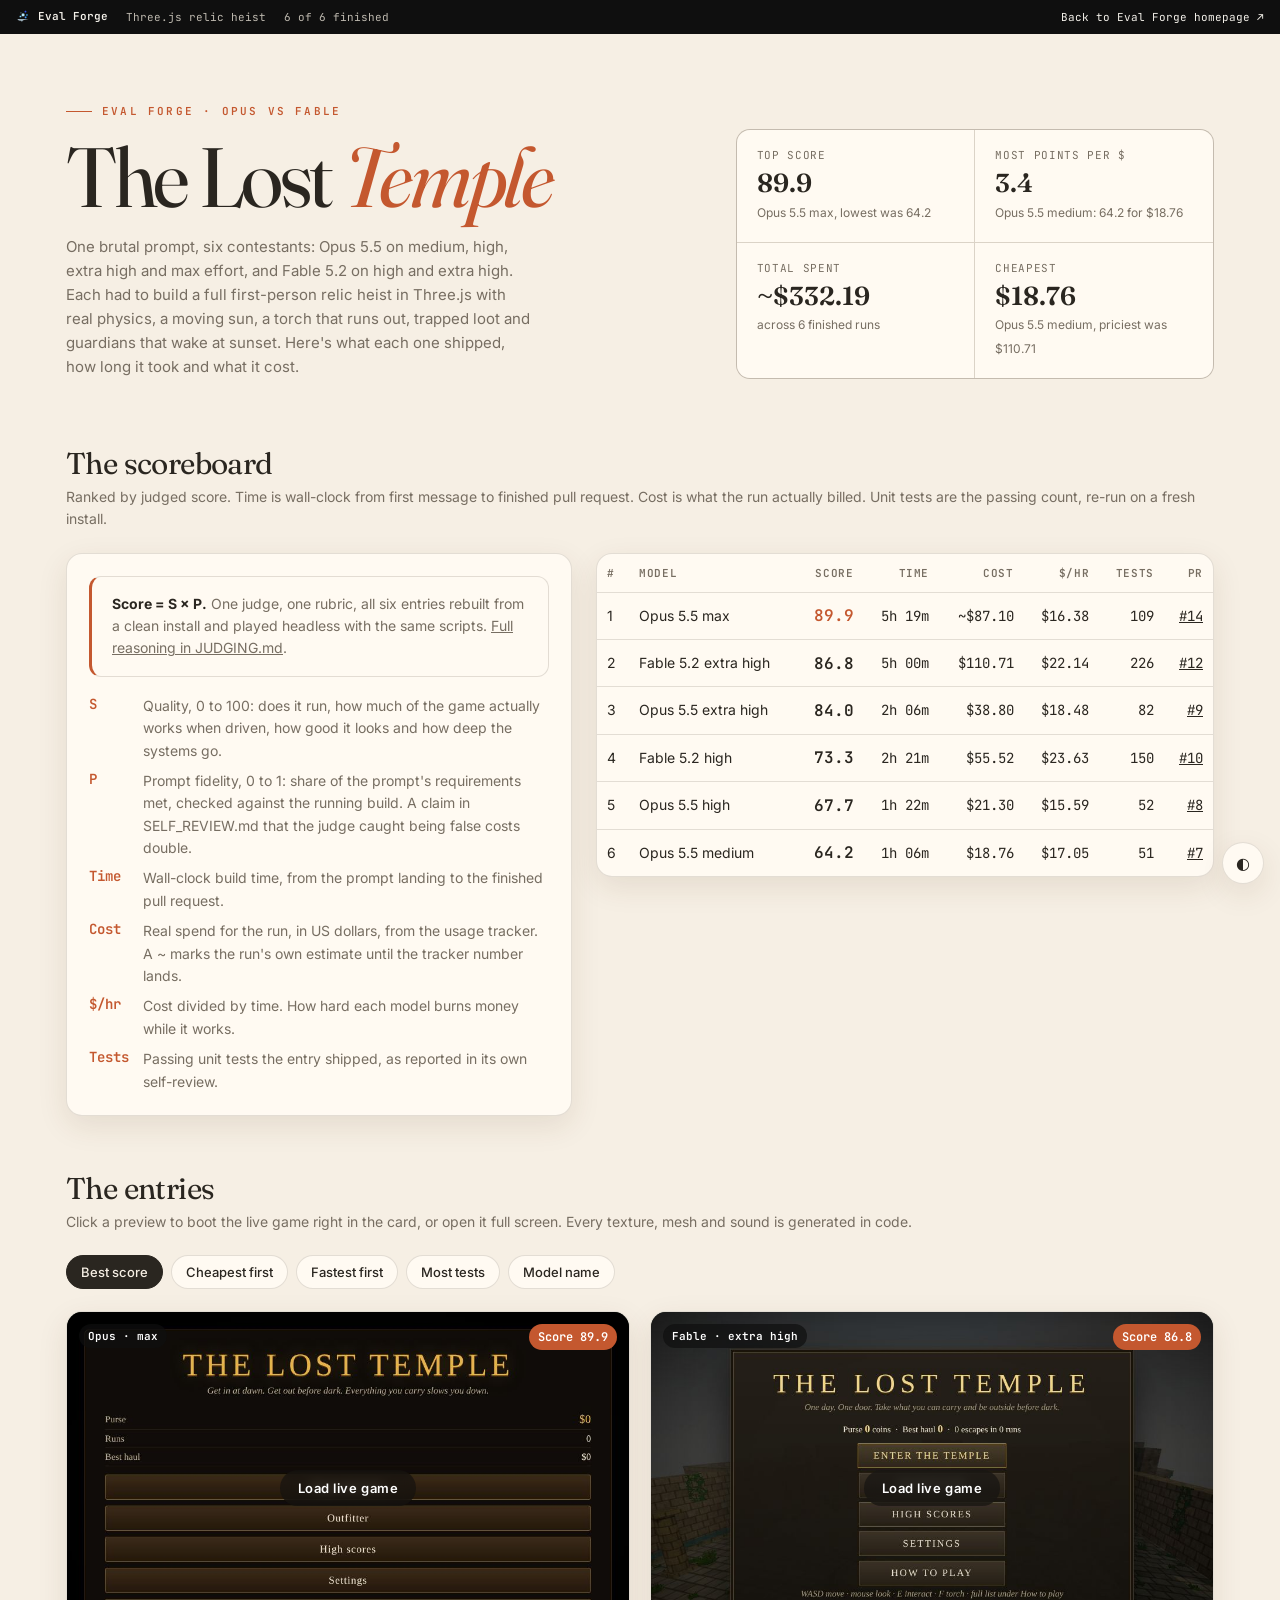
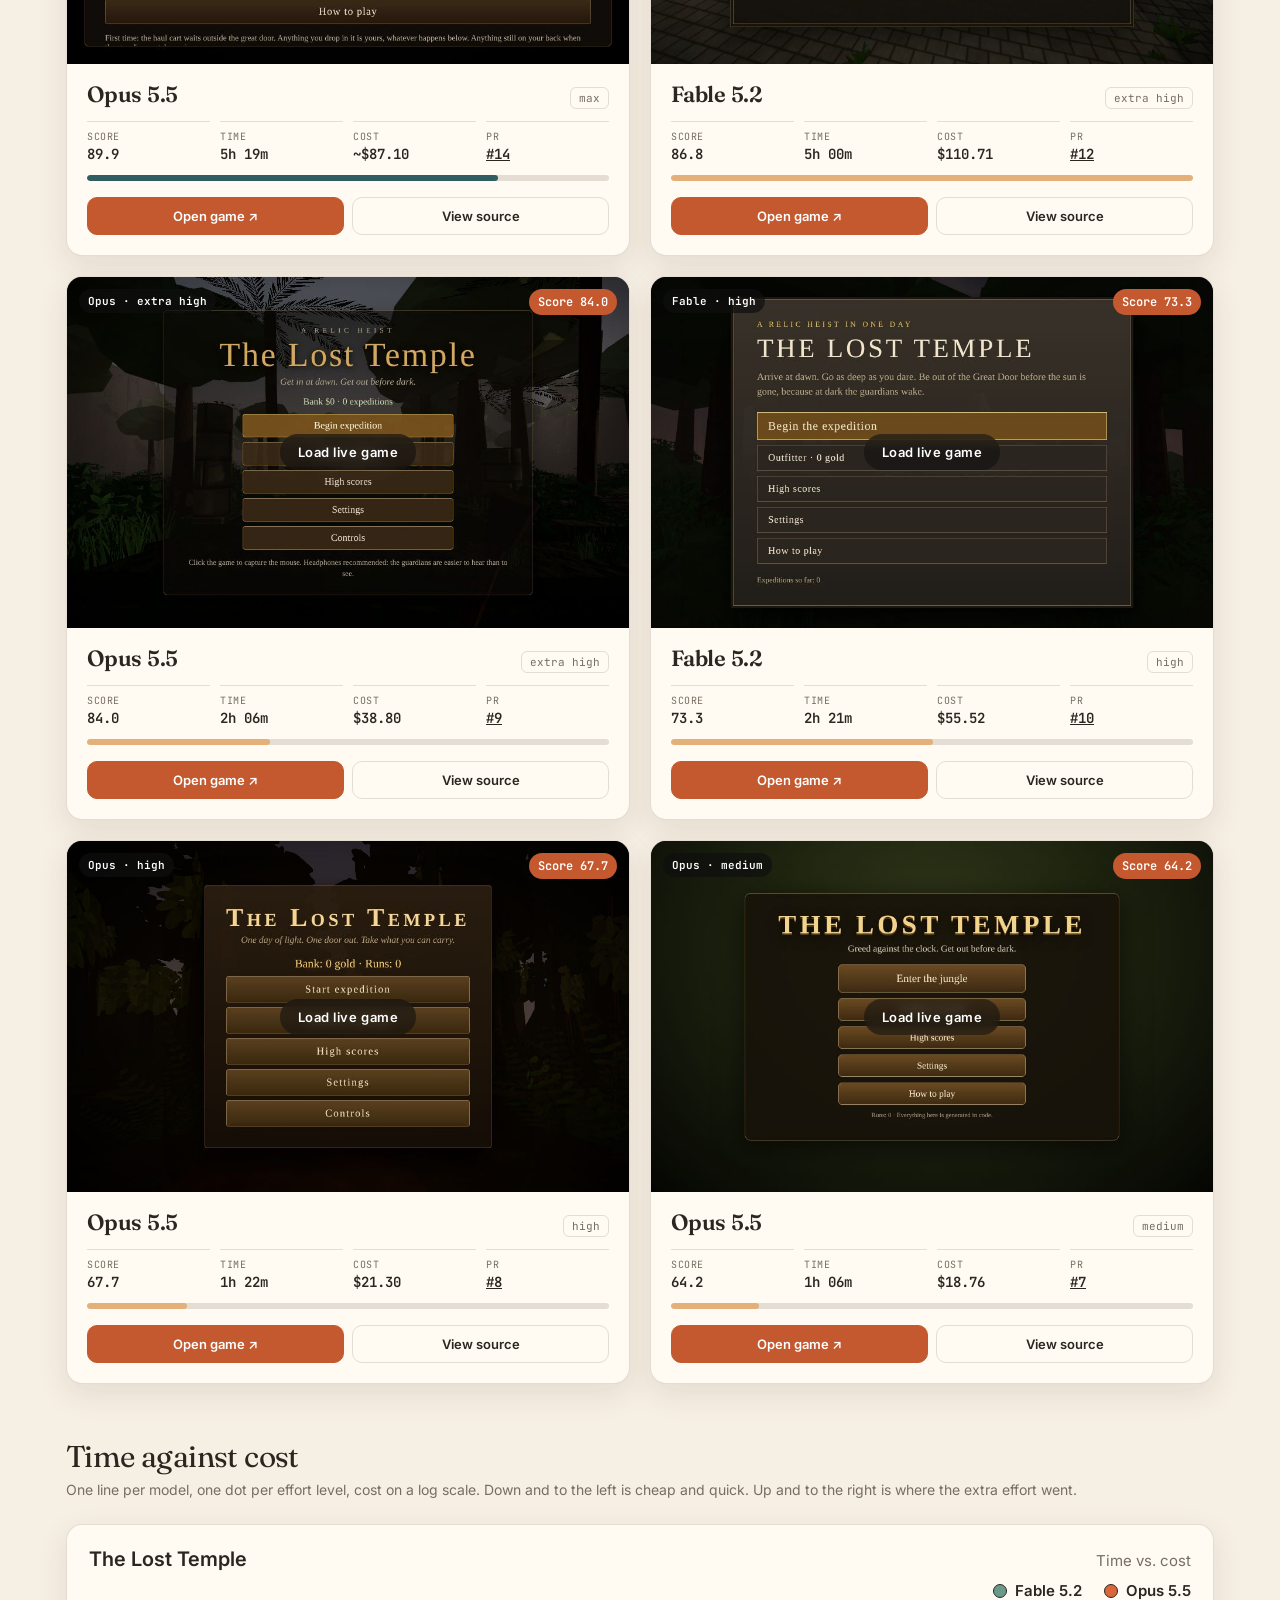
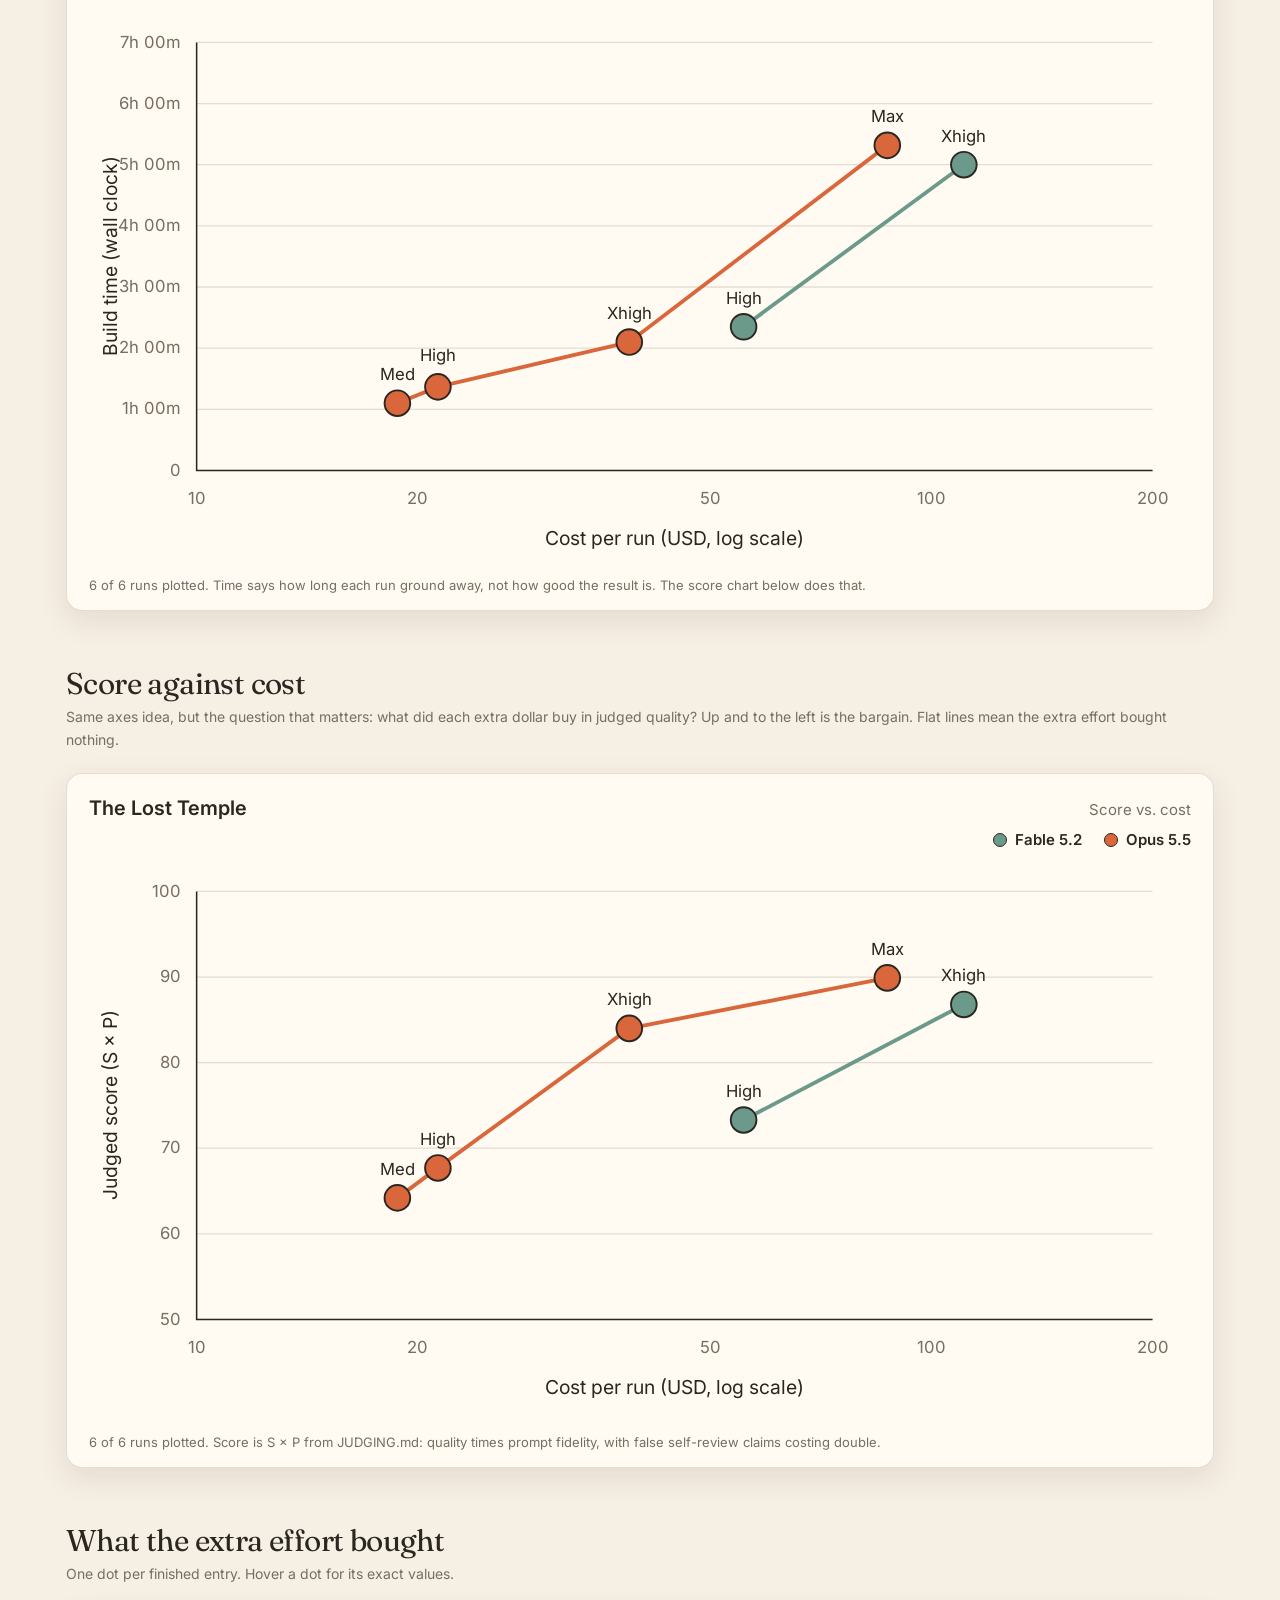
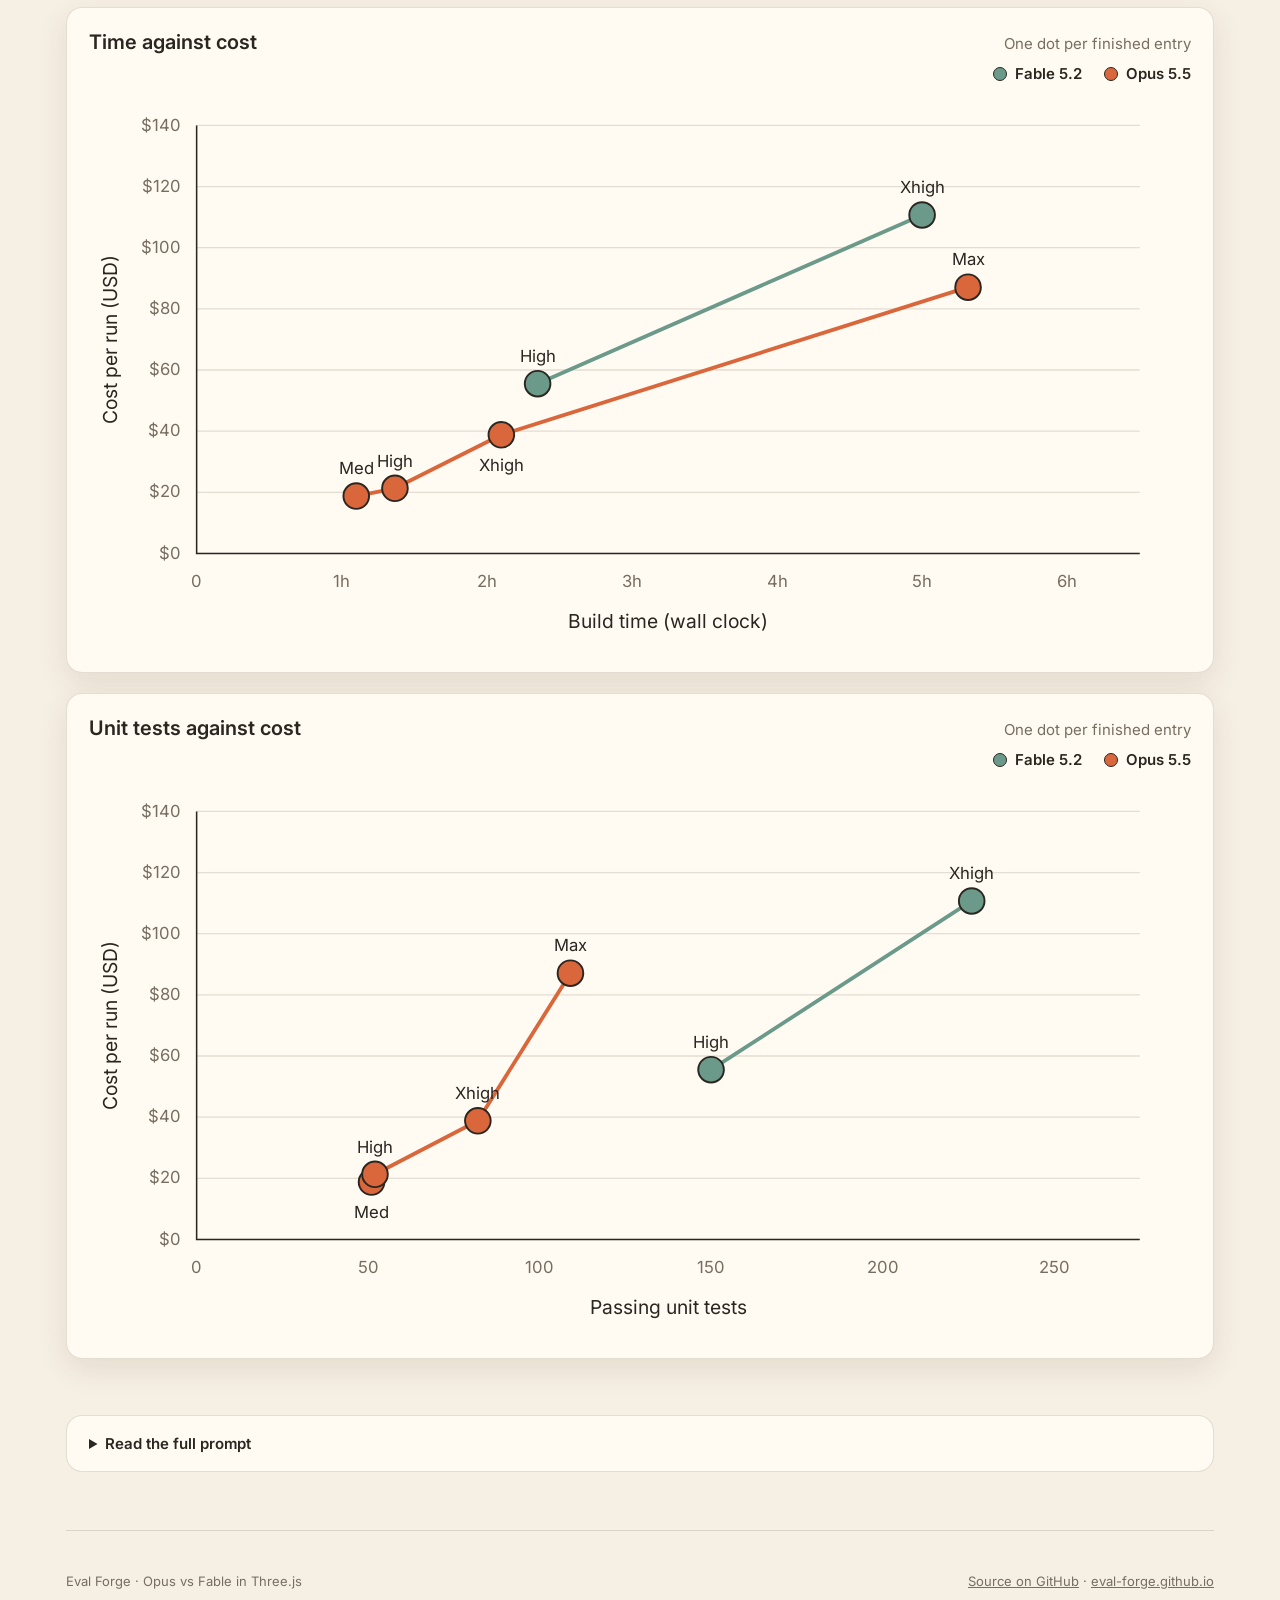
==== commit 6031a9c7: "Merge PR #1: restyle the lower charts Co-Authored-By: Claude <noreply@anthropic.com>" ====
--- a/index.html
+++ b/index.html
@@ -168,6 +168,7 @@
 .ac-line{fill:none;stroke-width:3;stroke-linejoin:round;stroke-linecap:round}
 .ac-dot{stroke:var(--ink);stroke-width:1.5}
 .ac-label{font:13px Inter,sans-serif;fill:var(--ink)}
+.ac-stack{display:grid;gap:20px}
 .ac-sub{color:var(--muted);font-size:13px;margin:8px 0 0}
 .card.pending{opacity:.72;box-shadow:none;border-style:dashed}
 .card.pending:hover{transform:none}
@@ -264,10 +265,17 @@
   <section>
     <h2>What the extra effort bought</h2>
     <p class="sub">One dot per finished entry. Hover a dot for its exact values.</p>
-    <div class="legend"><span><i></i>Opus 5.5</span><span><i class="fable"></i>Fable 5.2</span></div>
-    <div class="scatter-grid">
-      <figure class="chart"><figcaption>Time against cost</figcaption><svg id="plot-time" viewBox="0 0 360 260" role="img" aria-label="Scatter of build time in minutes against cost in dollars"></svg></figure>
-      <figure class="chart"><figcaption>Unit tests against cost</figcaption><svg id="plot-tests" viewBox="0 0 360 260" role="img" aria-label="Scatter of passing unit tests against cost in dollars"></svg></figure>
+    <div class="ac-stack">
+      <div class="ac-card">
+        <div class="ac-head"><b>Time against cost</b><span>One dot per finished entry</span></div>
+        <div class="ac-legend ac-legend-sc"></div>
+        <div class="ac-scroll"><svg id="plot-time" viewBox="0 0 860 440" role="img" aria-label="Build time in minutes against cost in dollars, one line per model"></svg></div>
+      </div>
+      <div class="ac-card">
+        <div class="ac-head"><b>Unit tests against cost</b><span>One dot per finished entry</span></div>
+        <div class="ac-legend ac-legend-sc"></div>
+        <div class="ac-scroll"><svg id="plot-tests" viewBox="0 0 860 440" role="img" aria-label="Passing unit tests against cost in dollars, one line per model"></svg></div>
+      </div>
     </div>
   </section>
 
@@ -507,50 +515,65 @@
 }));
 renderGrid([...ENTRIES].sort(SORTS.score));
 
-// Scatter plots: one dot per finished entry, cost on y.
-const CMAX = Math.max(...DONE.map(e => e.cost));
-const Y_STEP = CMAX > 80 ? 20 : 10, Y_MIN = 0, Y_MAX = Math.ceil(CMAX / Y_STEP) * Y_STEP;
-const TMAX = Math.ceil(Math.max(...DONE.map(e => e.mins)) / 60) * 60;
-const NMAX = Math.ceil(Math.max(...DONE.map(e => e.tests)) / 50) * 50;
-const PLOTS = [
-  {id:"plot-time",  min:0, max:TMAX, step:60, val:e => e.mins,  fmt:v => `${v}m`, label:"Build time (min)"},
-  {id:"plot-tests", min:0, max:NMAX, step:50, val:e => e.tests, fmt:v => v,      label:"Passing unit tests"},
-];
-PLOTS.forEach(cfg => {
-  const W = 360, H = 260, m = {l:40, r:14, t:12, b:40};
-  const pw = W - m.l - m.r, ph = H - m.t - m.b;
-  const sx = v => m.l + (v - cfg.min) / (cfg.max - cfg.min) * pw;
-  const sy = v => m.t + (1 - (v - Y_MIN) / (Y_MAX - Y_MIN)) * ph;
-  let g = "";
-  for (let v = Y_MIN; v <= Y_MAX; v += Y_STEP) {
-    g += `<line class="gridline" x1="${m.l}" x2="${W - m.r}" y1="${sy(v)}" y2="${sy(v)}"/>`;
-    g += `<text class="tick" x="${m.l - 6}" y="${sy(v) + 3}" text-anchor="end">$${v}</text>`;
-  }
-  for (let v = cfg.min; v <= cfg.max; v += cfg.step) {
-    g += `<text class="tick" x="${sx(v)}" y="${H - m.b + 14}" text-anchor="middle">${cfg.fmt(v)}</text>`;
-  }
-  g += `<line class="axis" x1="${m.l}" x2="${W - m.r}" y1="${H - m.b}" y2="${H - m.b}"/>`;
-  g += `<text class="axis-title" x="${m.l + pw / 2}" y="${H - 6}" text-anchor="middle">${cfg.label}</text>`;
-  g += `<text class="axis-title" transform="translate(12 ${m.t + ph / 2}) rotate(-90)" text-anchor="middle">Cost (USD)</text>`;
-  const placed = [];
-  const LABEL_H = 11, CHAR_W = 6.2;
-  const bad = b => b.x < m.l || b.x + b.w > W - 2 || b.y < 0 || placed.some(q => b.x < q.x + q.w && b.x + b.w > q.x && b.y < q.y + q.h && b.y + b.h > q.y);
-  DONE.forEach(e => {
-    const x = sx(cfg.val(e)), y = sy(e.cost);
-    const text = `${isFable(e) ? "F" : "O"} ${EFFORT_LABEL[e.effort]}`, w = text.length * CHAR_W;
-    const options = [
-      {anchor:"start",  tx: x + 7, ty: y + 3, box: {x: x + 7, y: y - LABEL_H / 2 + 1}},
-      {anchor:"end",    tx: x - 7, ty: y + 3, box: {x: x - 7 - w, y: y - LABEL_H / 2 + 1}},
-      {anchor:"middle", tx: x,     ty: y - 8, box: {x: x - w / 2, y: y - 8 - LABEL_H + 2}},
-      {anchor:"middle", tx: x,     ty: y + 16, box: {x: x - w / 2, y: y + 6}},
-    ];
-    const pick = options.find(o => !bad({...o.box, w, h: LABEL_H})) || options[0];
-    placed.push({...pick.box, w, h: LABEL_H});
-    g += `<g><circle class="dot${isFable(e) ? " fable" : ""}" cx="${x}" cy="${y}" r="4.5"><title>${esc(name(e))}: ${cfg.label.toLowerCase()} ${cfg.fmt(cfg.val(e))}, cost ${usd(e.cost)}</title></circle>` +
-         `<text class="dot-label" x="${pick.tx}" y="${pick.ty}" text-anchor="${pick.anchor}">${esc(text)}</text></g>`;
+// Lower two charts: same look as the big one. Metric on x, cost (linear) on y,
+// one line per model, labels placed so they never sit on a dot or on each other.
+(function(){
+  const CMAXV = Math.max(...DONE.map(e => e.cost));
+  const YS = CMAXV > 80 ? 20 : 10, YH = Math.ceil(CMAXV / YS) * YS + YS;
+  const SHORTS = {medium:"Med", high:"High", xhigh:"Xhigh", max:"Max"};
+  const COL = {"Fable 5.2":"#6b9a8b", "Opus 5.5":"#d9673b"};
+  const tmax = Math.ceil(Math.max(...DONE.map(e => e.mins)) / 60) * 60 + 30;
+  const nmax = Math.ceil(Math.max(...DONE.map(e => e.tests)) / 50) * 50 + 25;
+  const CFG = [
+    {id:"plot-time",  max:tmax, step:60, val:e => e.mins,  fmt:v => v ? `${v / 60}h` : "0", label:"Build time (wall clock)", tip:e => fmt(e.mins)},
+    {id:"plot-tests", max:nmax, step:50, val:e => e.tests, fmt:v => v,                      label:"Passing unit tests",      tip:e => `${e.tests} tests`},
+  ];
+  const legend = Object.keys(COL).map(k => `<span><i style="background:${COL[k]}"></i>${esc(k)}</span>`).join("");
+  document.querySelectorAll(".ac-legend-sc").forEach(el => el.innerHTML = legend);
+  CFG.forEach(cfg => {
+    const W = 860, H = 440, m = {l:84, r:40, t:30, b:76};
+    const pw = W - m.l - m.r, ph = H - m.t - m.b;
+    const sx = v => m.l + v / cfg.max * pw;
+    const sy = v => m.t + (1 - v / YH) * ph;
+    let g = "";
+    for (let v = 0; v <= YH; v += YS) {
+      g += `<line class="ac-grid" x1="${m.l}" x2="${W - m.r}" y1="${sy(v)}" y2="${sy(v)}"/>`;
+      g += `<text class="ac-tick" x="${m.l - 12}" y="${sy(v) + 4}" text-anchor="end">${v ? "$" + v : "$0"}</text>`;
+    }
+    for (let v = 0; v <= cfg.max; v += cfg.step) {
+      g += `<text class="ac-tick" x="${sx(v)}" y="${m.t + ph + 26}" text-anchor="middle">${cfg.fmt(v)}</text>`;
+    }
+    g += `<path class="ac-axis" d="M${m.l} ${m.t} V${m.t + ph} H${W - m.r}"/>`;
+    g += `<text class="ac-title" x="${m.l + pw / 2}" y="${H - 18}" text-anchor="middle">${cfg.label}</text>`;
+    g += `<text class="ac-title" transform="translate(22 ${m.t + ph / 2}) rotate(-90)" text-anchor="middle">Cost per run (USD)</text>`;
+    const pts = DONE.map(e => ({e, x: sx(cfg.val(e)), y: sy(e.cost)}));
+    Object.keys(COL).forEach(k => {
+      const line = pts.filter(p => p.e.model === k).sort((a, b) => a.e.cost - b.e.cost);
+      if (line.length > 1) g += `<polyline class="ac-line" stroke="${COL[k]}" points="${line.map(p => `${p.x},${p.y}`).join(" ")}"/>`;
+    });
+    pts.forEach(p => {
+      g += `<circle class="ac-dot" cx="${p.x}" cy="${p.y}" r="10" fill="${COL[p.e.model]}"><title>${esc(`${p.e.model} ${EFFORT_LABEL[p.e.effort]}: ${cost(p.e)}, ${cfg.tip(p.e)}`)}</title></circle>`;
+    });
+    // label placement: try above, below, right, left; skip any spot that hits a dot, a label or the plot edge
+    const boxes = pts.map(p => ({x: p.x - 11, y: p.y - 11, w: 22, h: 22}));
+    const hit = (a, b) => a.x < b.x + b.w && a.x + a.w > b.x && a.y < b.y + b.h && a.y + a.h > b.y;
+    const placed = [];
+    [...pts].sort((a, b) => a.y - b.y).forEach(p => {
+      const t = SHORTS[p.e.effort], w = t.length * 7.4 + 4, h = 15;
+      const opts = [
+        {x: p.x, y: p.y - 17, a: "middle", b: {x: p.x - w / 2, y: p.y - 17 - 12, w, h}},
+        {x: p.x, y: p.y + 28, a: "middle", b: {x: p.x - w / 2, y: p.y + 28 - 12, w, h}},
+        {x: p.x + 17, y: p.y + 4, a: "start", b: {x: p.x + 17, y: p.y - 8, w, h}},
+        {x: p.x - 17, y: p.y + 4, a: "end", b: {x: p.x - 17 - w, y: p.y - 8, w, h}},
+      ];
+      const ok = o => o.b.x >= m.l - 4 && o.b.x + o.b.w <= W - 4 && !boxes.some(q => hit(o.b, q)) && !placed.some(q => hit(o.b, q));
+      const pick = opts.find(ok) || opts[0];
+      placed.push(pick.b);
+      g += `<text class="ac-label" x="${pick.x}" y="${pick.y}" text-anchor="${pick.a}">${esc(t)}</text>`;
+    });
+    document.getElementById(cfg.id).innerHTML = g;
   });
-  document.getElementById(cfg.id).innerHTML = g;
-});
+})();
 
 // Time against cost and score against cost, styled after a classic accuracy-vs-cost chart.
 function drawCostChart({svg, legend, sub, Y, list, note}){
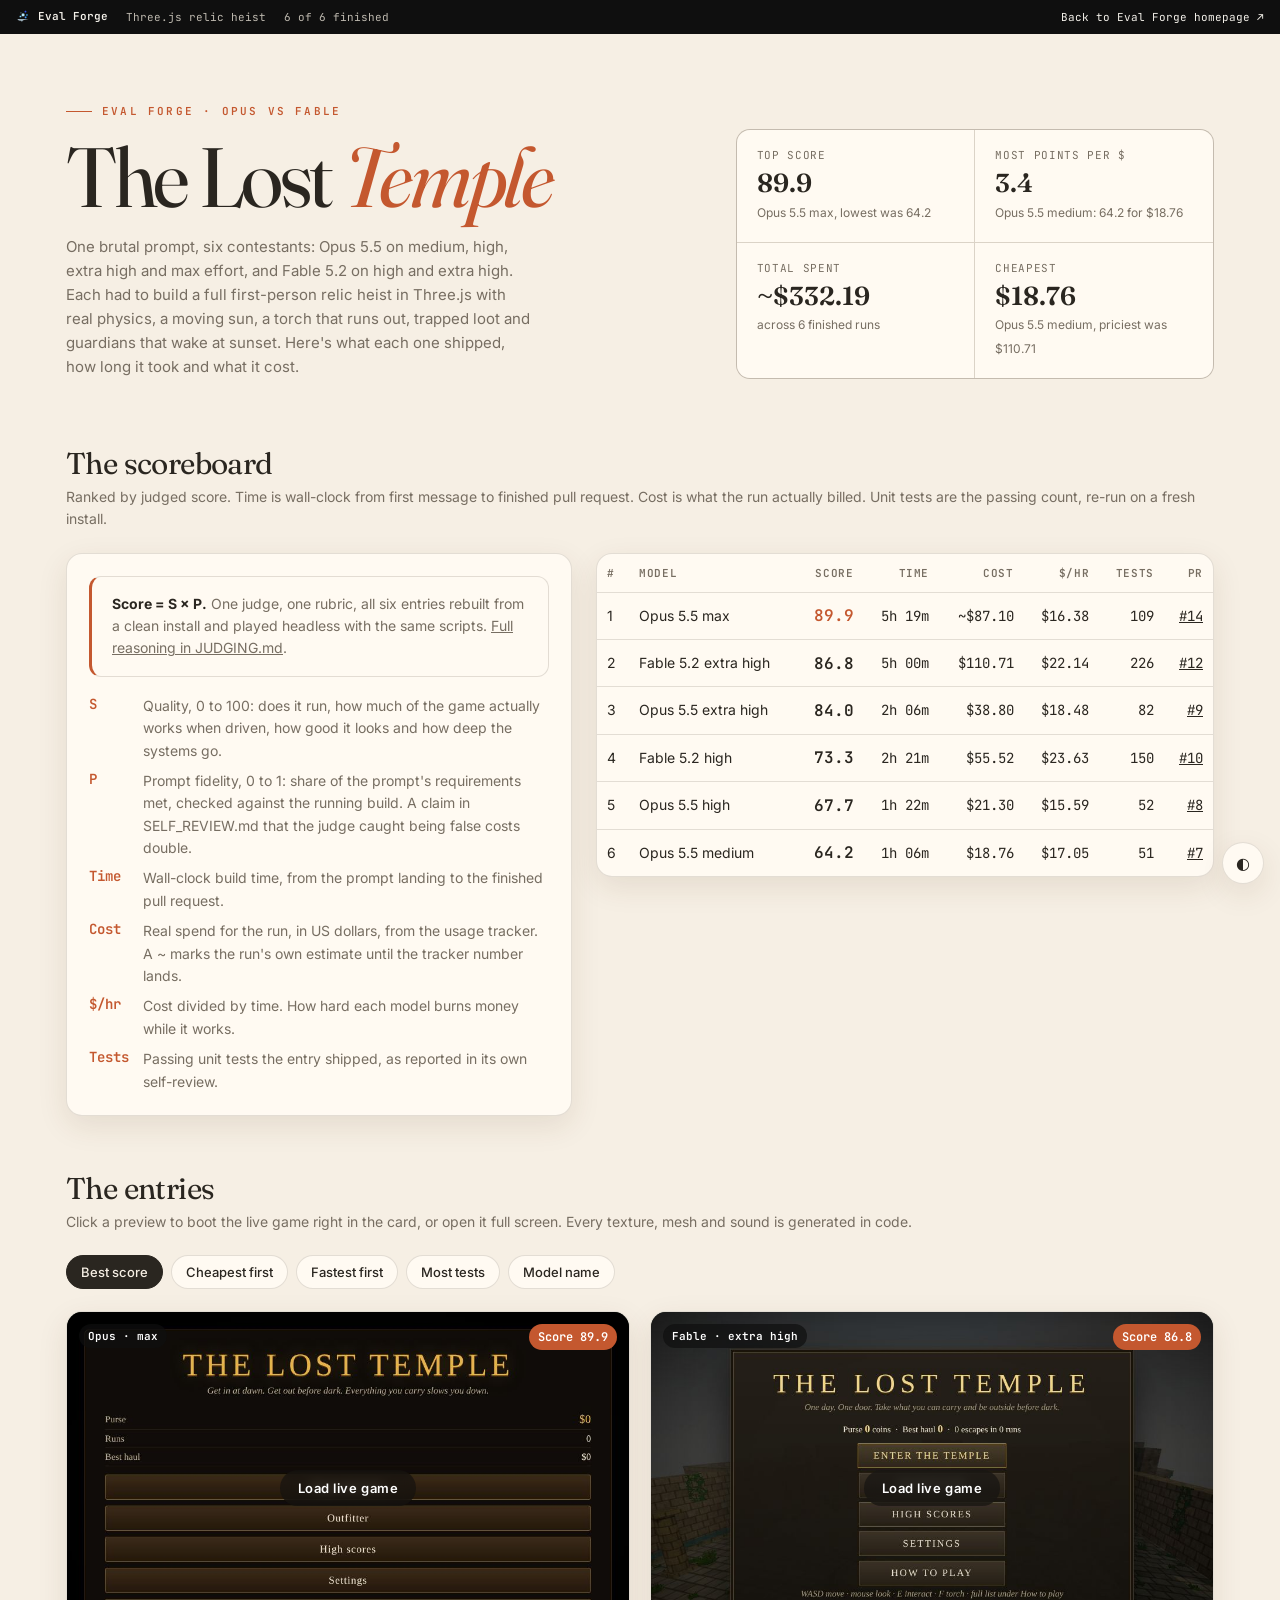
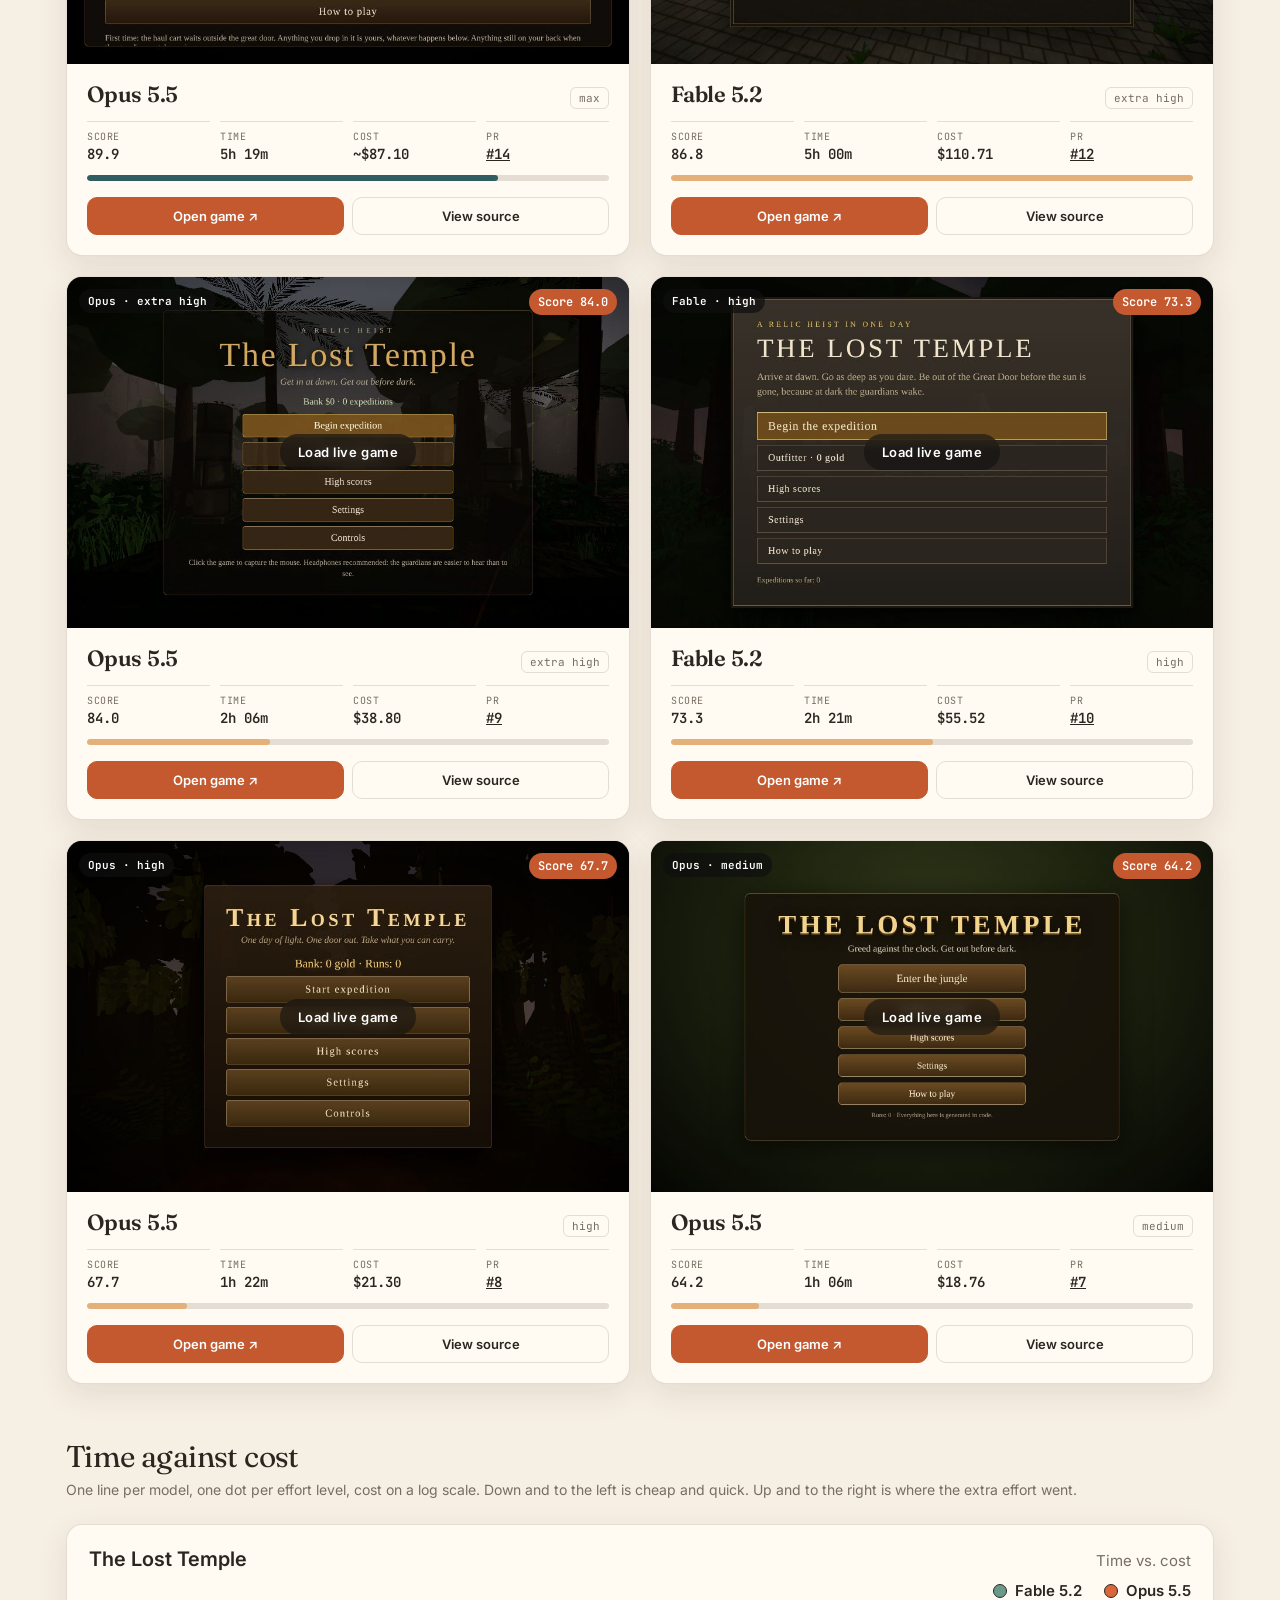
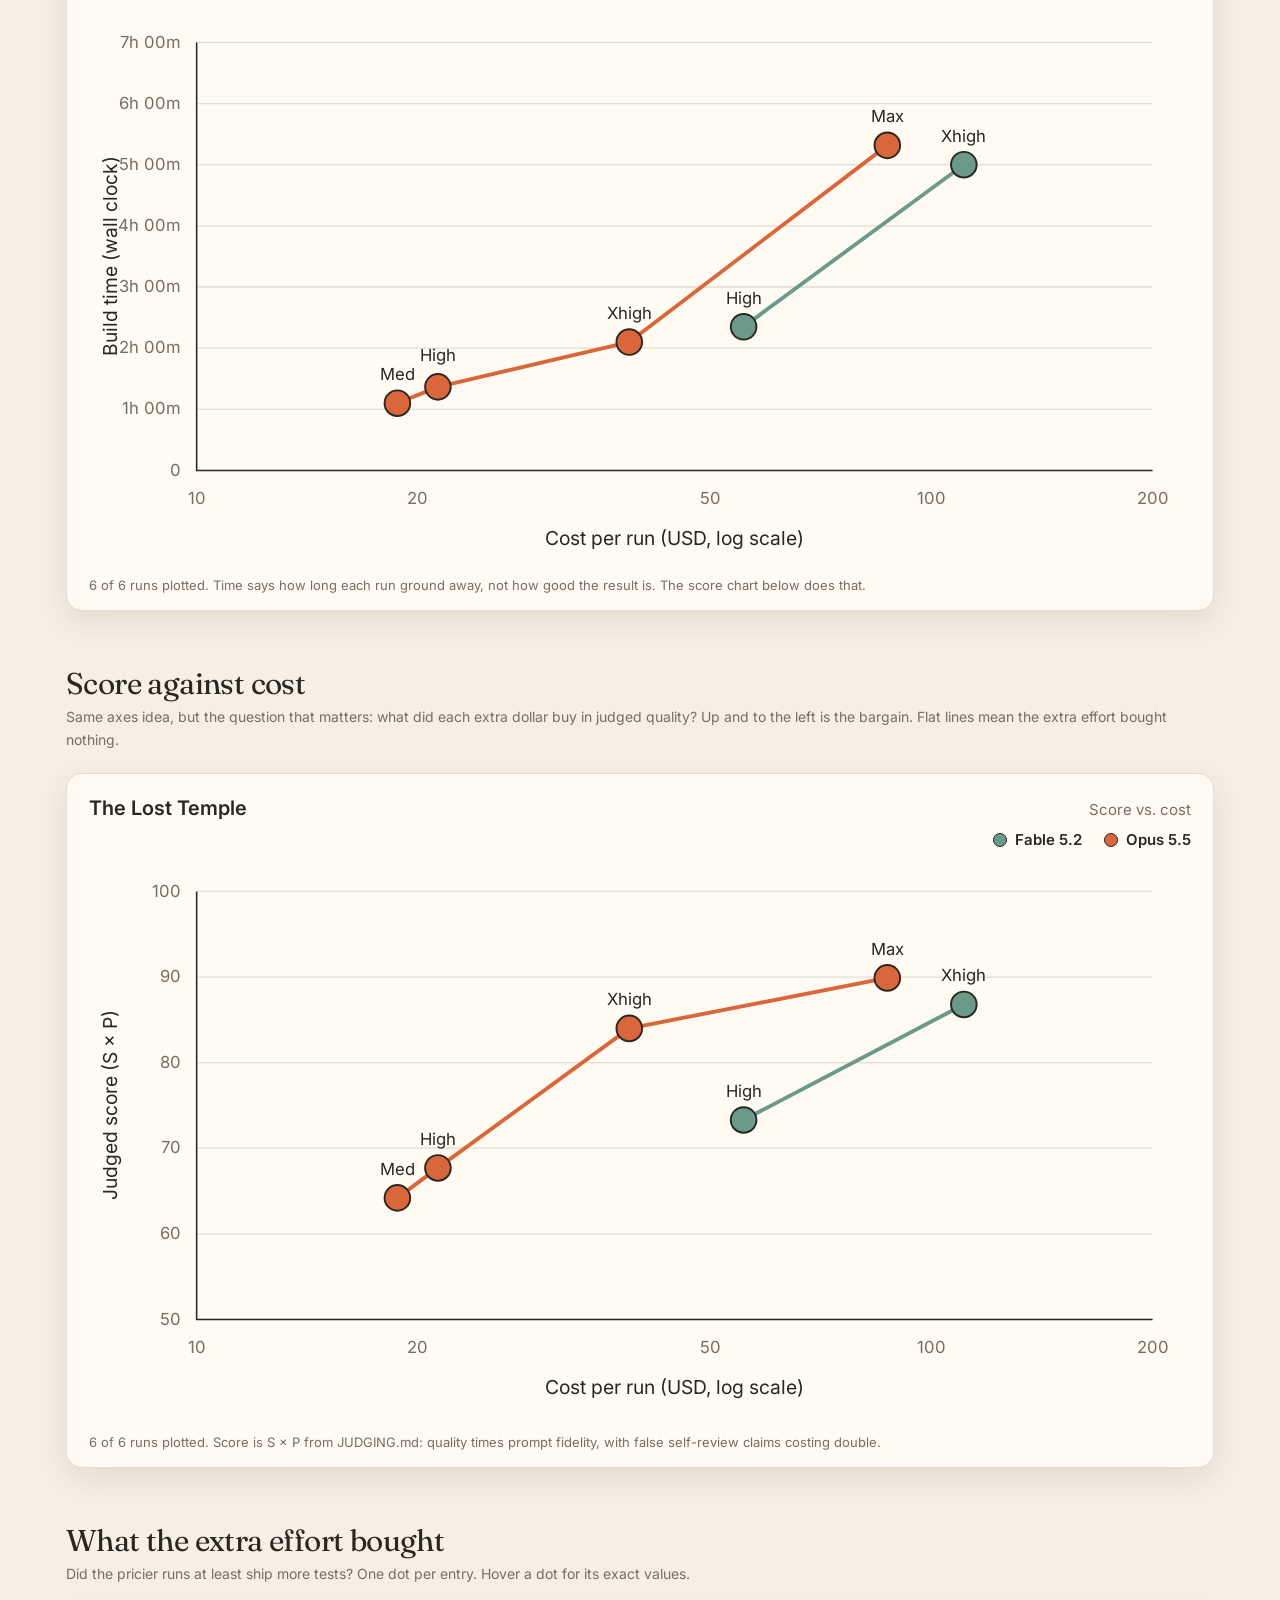
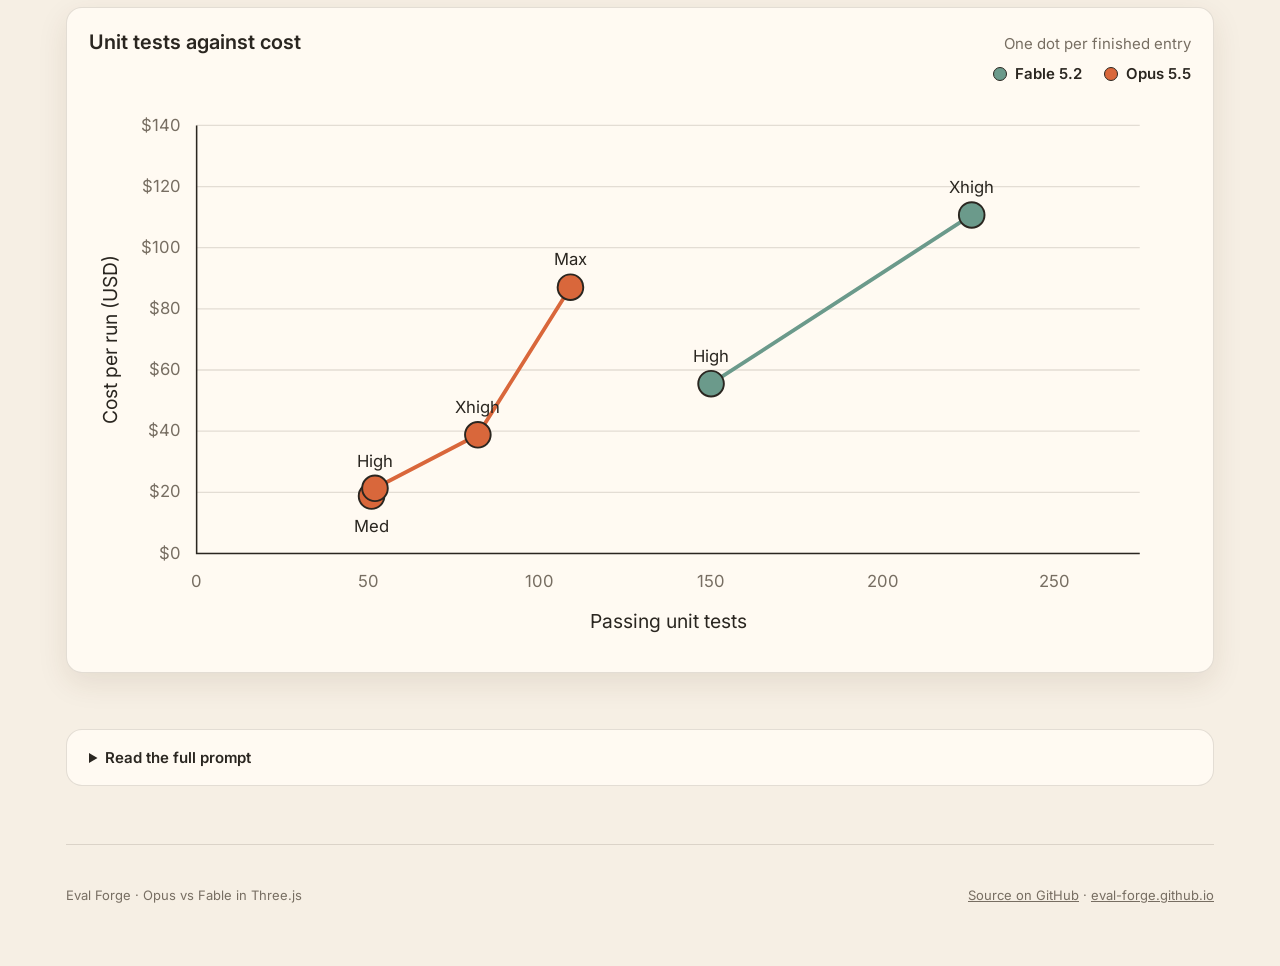
==== commit 88253c09: "Drop the lower time chart; it duplicated the main time-vs-cost chart Co-Authored-By: Claude <noreply" ====
--- a/index.html
+++ b/index.html
@@ -264,13 +264,8 @@
 
   <section>
     <h2>What the extra effort bought</h2>
-    <p class="sub">One dot per finished entry. Hover a dot for its exact values.</p>
+    <p class="sub">Did the pricier runs at least ship more tests? One dot per entry. Hover a dot for its exact values.</p>
     <div class="ac-stack">
-      <div class="ac-card">
-        <div class="ac-head"><b>Time against cost</b><span>One dot per finished entry</span></div>
-        <div class="ac-legend ac-legend-sc"></div>
-        <div class="ac-scroll"><svg id="plot-time" viewBox="0 0 860 440" role="img" aria-label="Build time in minutes against cost in dollars, one line per model"></svg></div>
-      </div>
       <div class="ac-card">
         <div class="ac-head"><b>Unit tests against cost</b><span>One dot per finished entry</span></div>
         <div class="ac-legend ac-legend-sc"></div>
@@ -515,17 +510,15 @@
 }));
 renderGrid([...ENTRIES].sort(SORTS.score));
 
-// Lower two charts: same look as the big one. Metric on x, cost (linear) on y,
+// Lower chart: same look as the big one. Metric on x, cost (linear) on y,
 // one line per model, labels placed so they never sit on a dot or on each other.
 (function(){
   const CMAXV = Math.max(...DONE.map(e => e.cost));
   const YS = CMAXV > 80 ? 20 : 10, YH = Math.ceil(CMAXV / YS) * YS + YS;
   const SHORTS = {medium:"Med", high:"High", xhigh:"Xhigh", max:"Max"};
   const COL = {"Fable 5.2":"#6b9a8b", "Opus 5.5":"#d9673b"};
-  const tmax = Math.ceil(Math.max(...DONE.map(e => e.mins)) / 60) * 60 + 30;
   const nmax = Math.ceil(Math.max(...DONE.map(e => e.tests)) / 50) * 50 + 25;
   const CFG = [
-    {id:"plot-time",  max:tmax, step:60, val:e => e.mins,  fmt:v => v ? `${v / 60}h` : "0", label:"Build time (wall clock)", tip:e => fmt(e.mins)},
     {id:"plot-tests", max:nmax, step:50, val:e => e.tests, fmt:v => v,                      label:"Passing unit tests",      tip:e => `${e.tests} tests`},
   ];
   const legend = Object.keys(COL).map(k => `<span><i style="background:${COL[k]}"></i>${esc(k)}</span>`).join("");
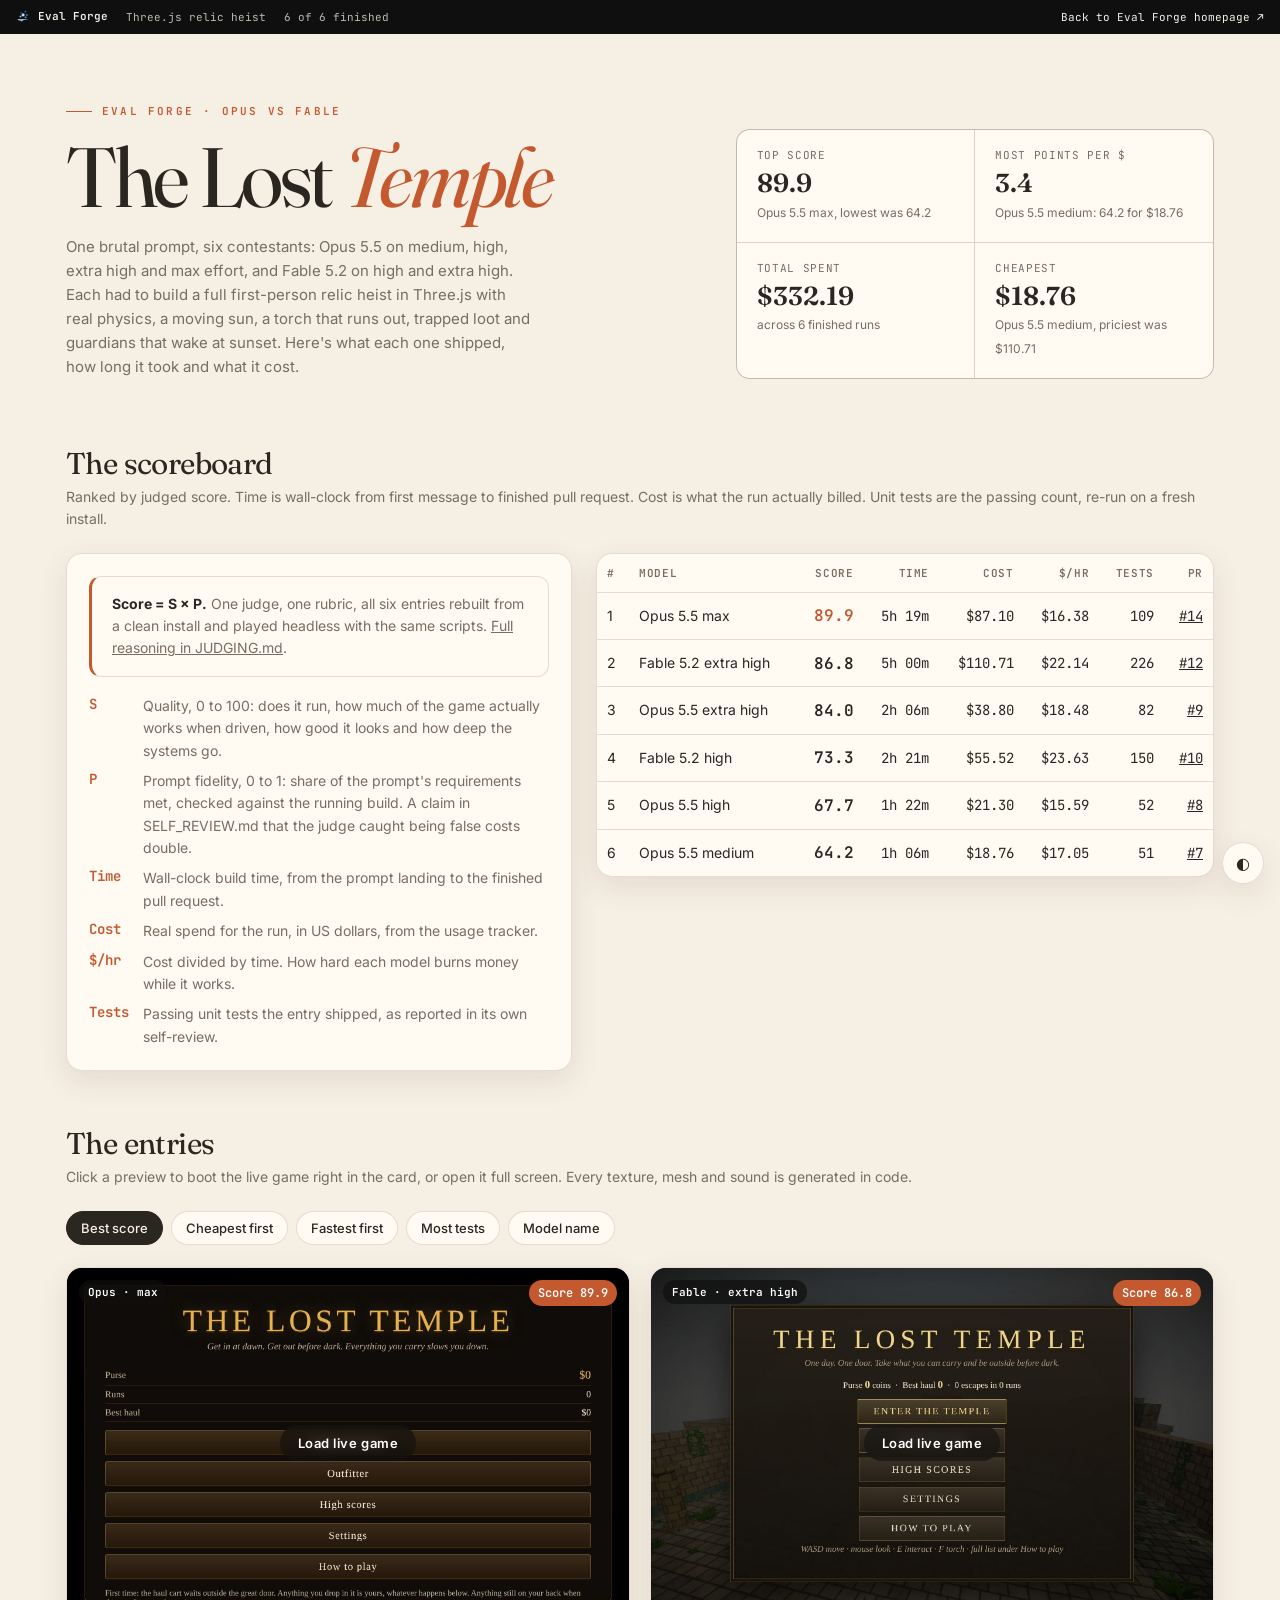
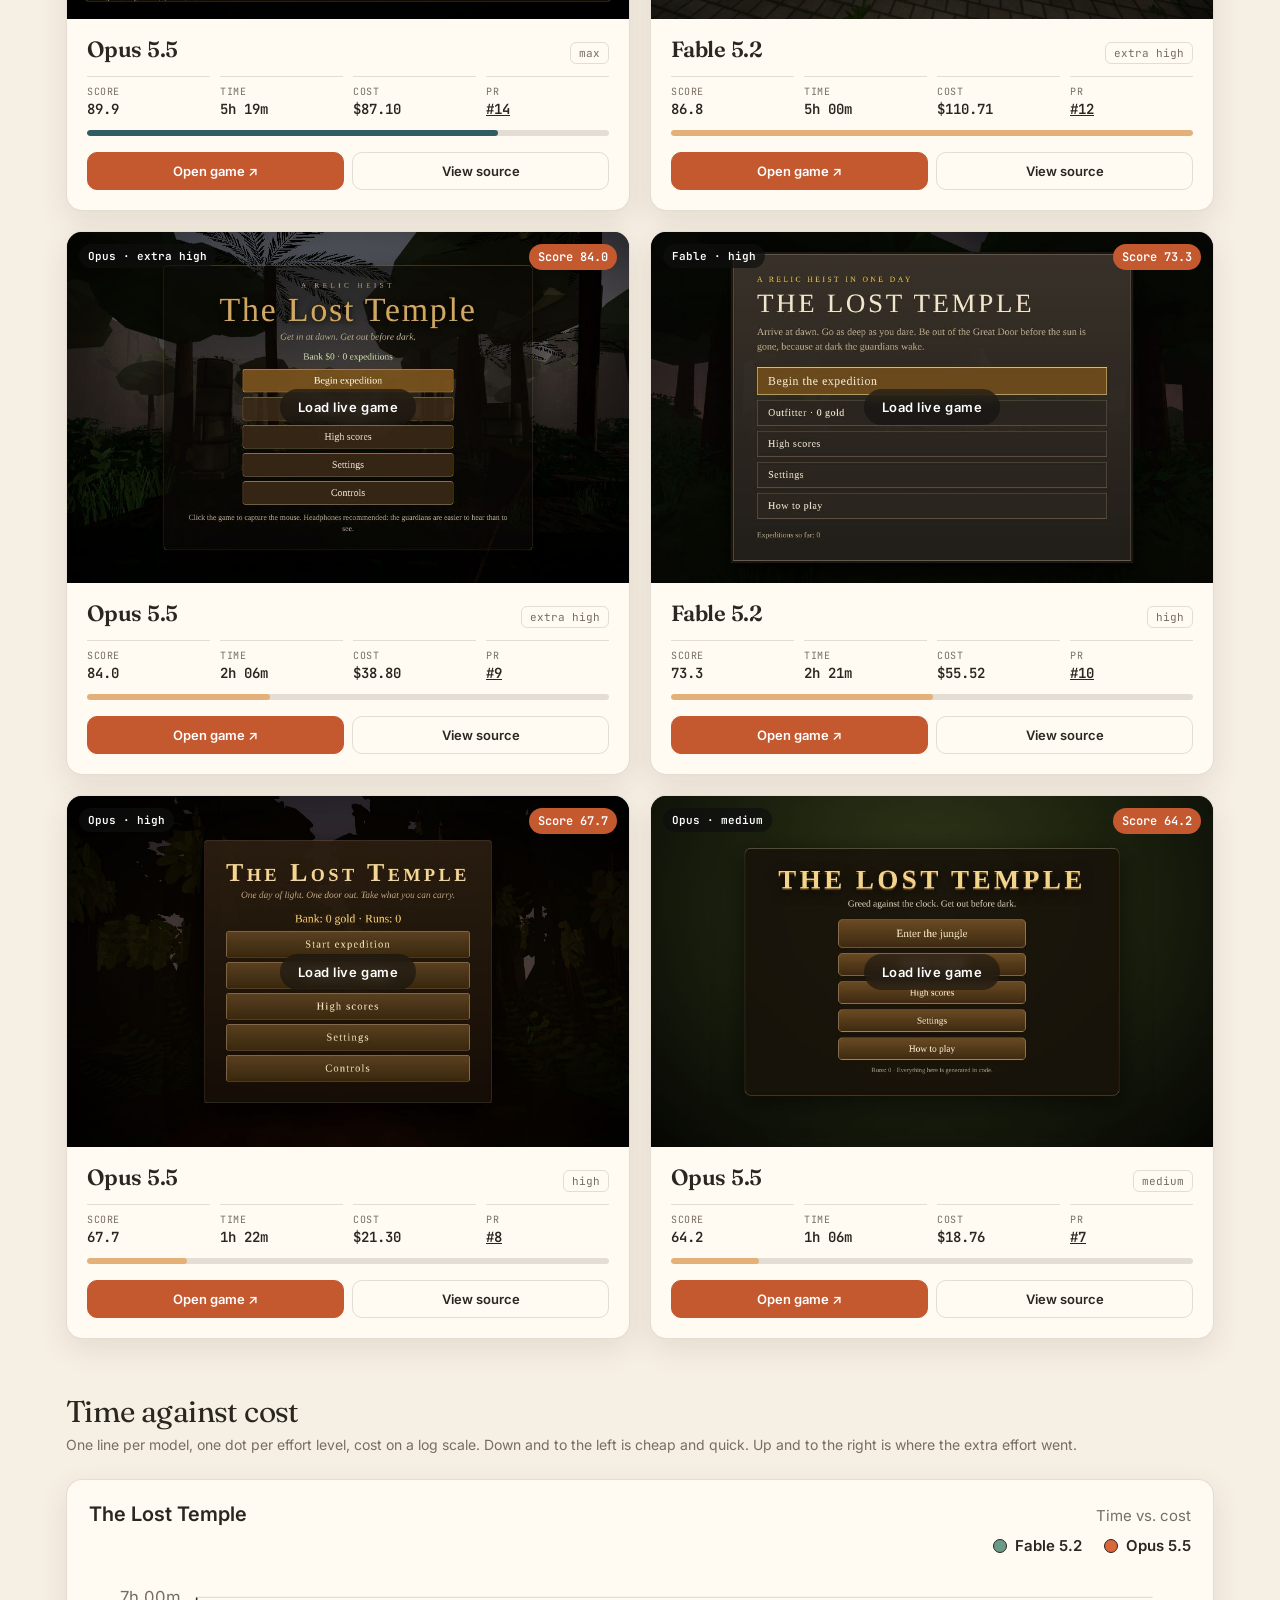
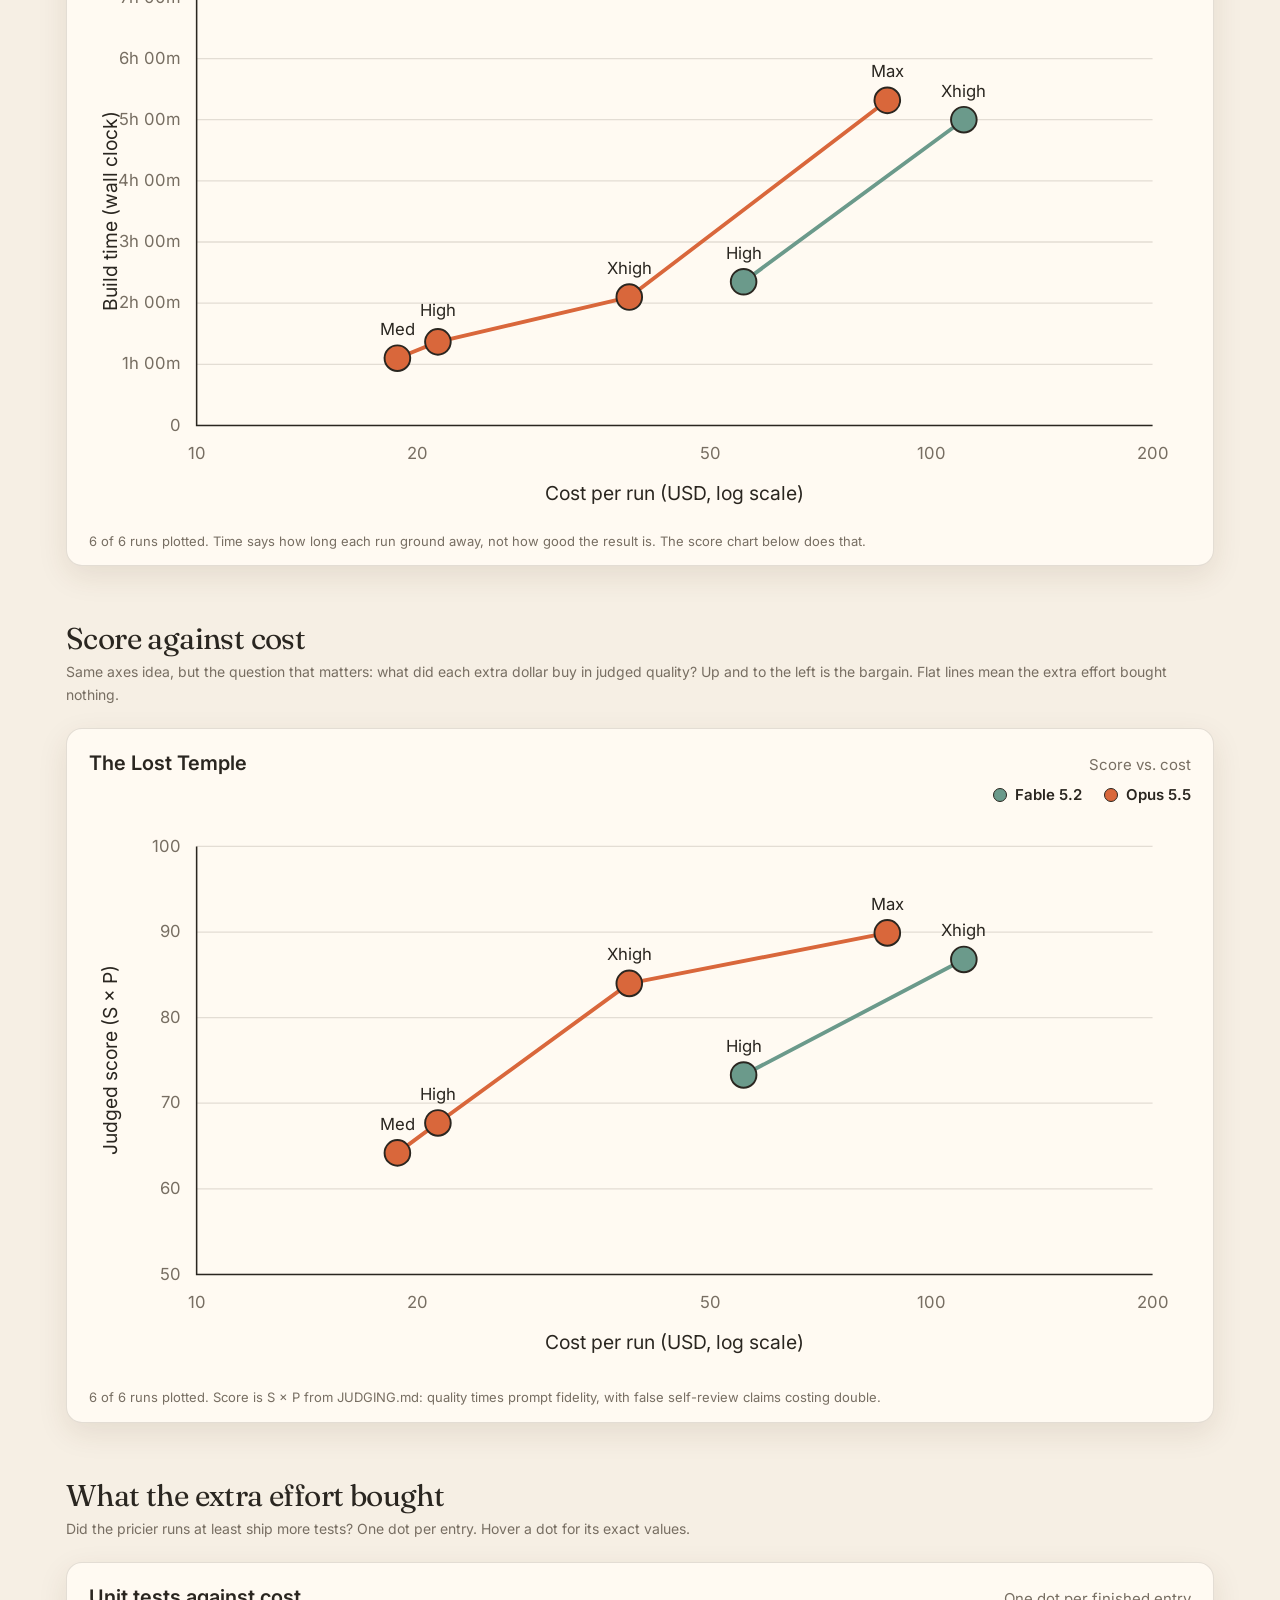
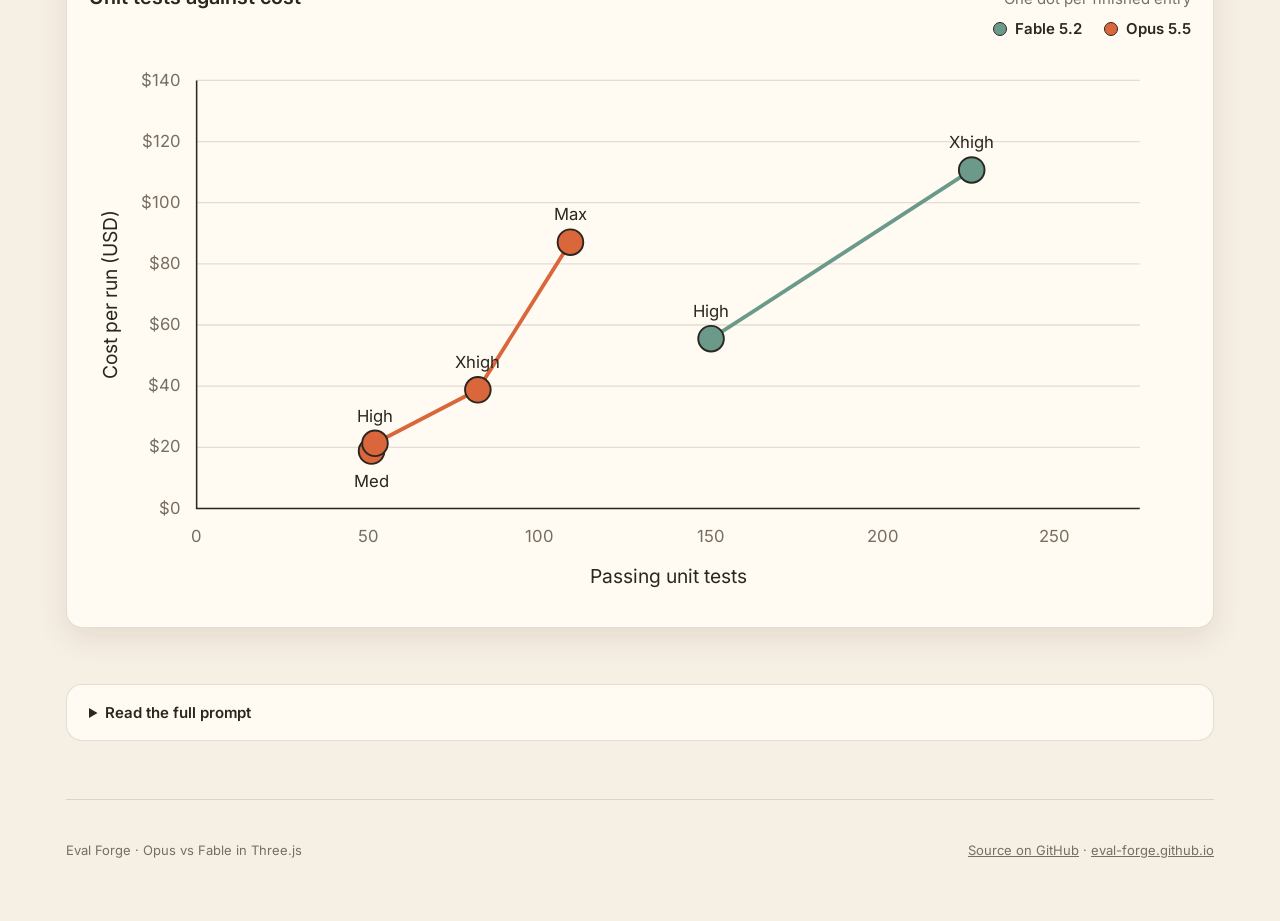
==== commit 4dd18cec: "Show Opus 5.5 max cost as $87.10 Co-Authored-By: Claude <noreply@anthropic.com>" ====
--- a/index.html
+++ b/index.html
@@ -213,7 +213,7 @@
           <dt>S</dt><dd>Quality, 0 to 100: does it run, how much of the game actually works when driven, how good it looks and how deep the systems go.</dd>
           <dt>P</dt><dd>Prompt fidelity, 0 to 1: share of the prompt's requirements met, checked against the running build. A claim in SELF_REVIEW.md that the judge caught being false costs double.</dd>
           <dt>Time</dt><dd>Wall-clock build time, from the prompt landing to the finished pull request.</dd>
-          <dt>Cost</dt><dd>Real spend for the run, in US dollars, from the usage tracker. A ~ marks the run's own estimate until the tracker number lands.</dd>
+          <dt>Cost</dt><dd>Real spend for the run, in US dollars, from the usage tracker.</dd>
           <dt>$/hr</dt><dd>Cost divided by time. How hard each model burns money while it works.</dd>
           <dt>Tests</dt><dd>Passing unit tests the entry shipped, as reported in its own self-review.</dd>
         </dl>
@@ -385,7 +385,7 @@
   {model:"Opus 5.5",  effort:"medium", dir:"opus-5.5-medium", done:true,  mins:66,  cost:18.76, tests:51,  pr:7,  score:64.2},
   {model:"Opus 5.5",  effort:"high",   dir:"opus-5.5-high",   done:true,  mins:82,  cost:21.30, tests:52,  pr:8,  score:67.7},
   {model:"Opus 5.5",  effort:"xhigh",  dir:"opus-5.5-xhigh",  done:true,  mins:126, cost:38.80, tests:82,  pr:9,  score:84.0},
-  {model:"Opus 5.5",  effort:"max",    dir:"opus-5.5-max",    done:true,  mins:319, cost:87.10, tests:109, pr:14, score:89.9, est:true},
+  {model:"Opus 5.5",  effort:"max",    dir:"opus-5.5-max",    done:true,  mins:319, cost:87.10, tests:109, pr:14, score:89.9},
   {model:"Fable 5.2", effort:"high",   dir:"fable-5.2-high",  done:true,  mins:141, cost:55.52, tests:150, pr:10, score:73.3},
   {model:"Fable 5.2", effort:"xhigh",  dir:"fable-5.2-xhigh", done:true,  mins:300, cost:110.71, tests:226, pr:12, score:86.8},
 ];
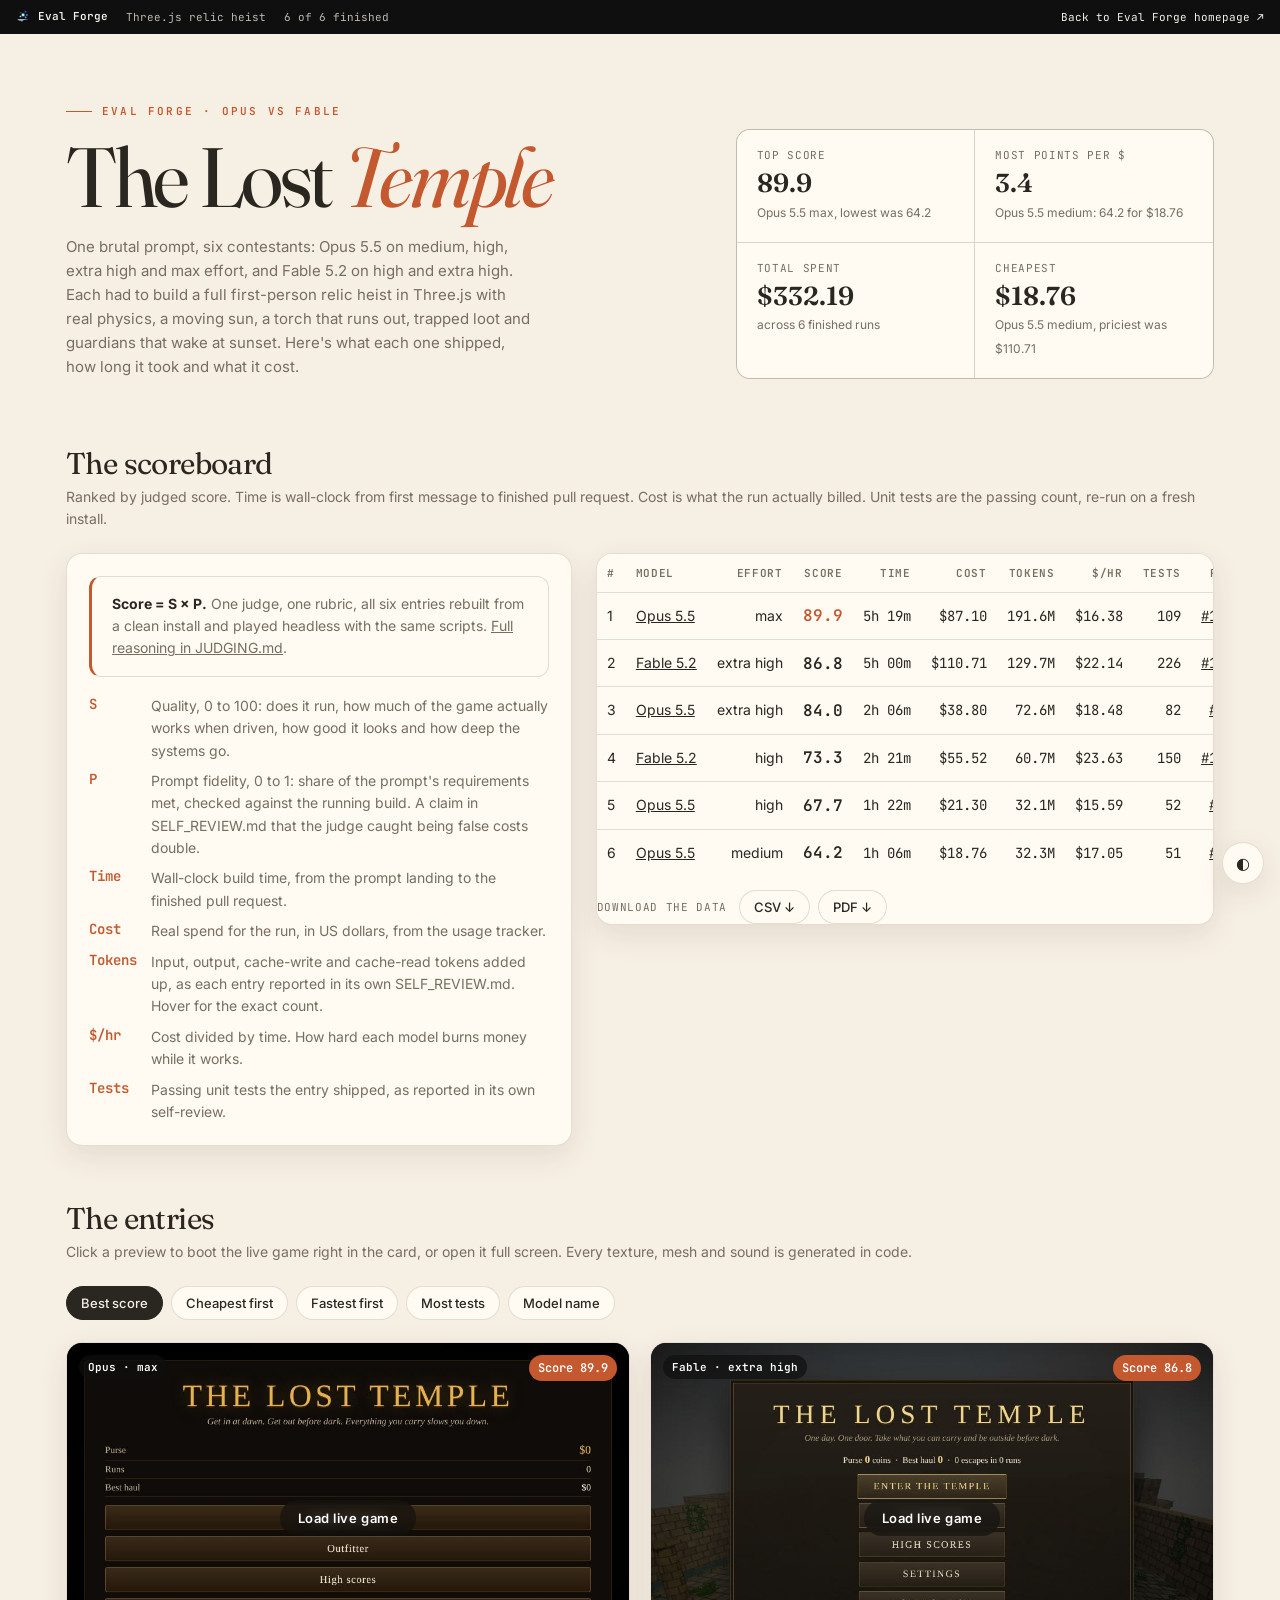
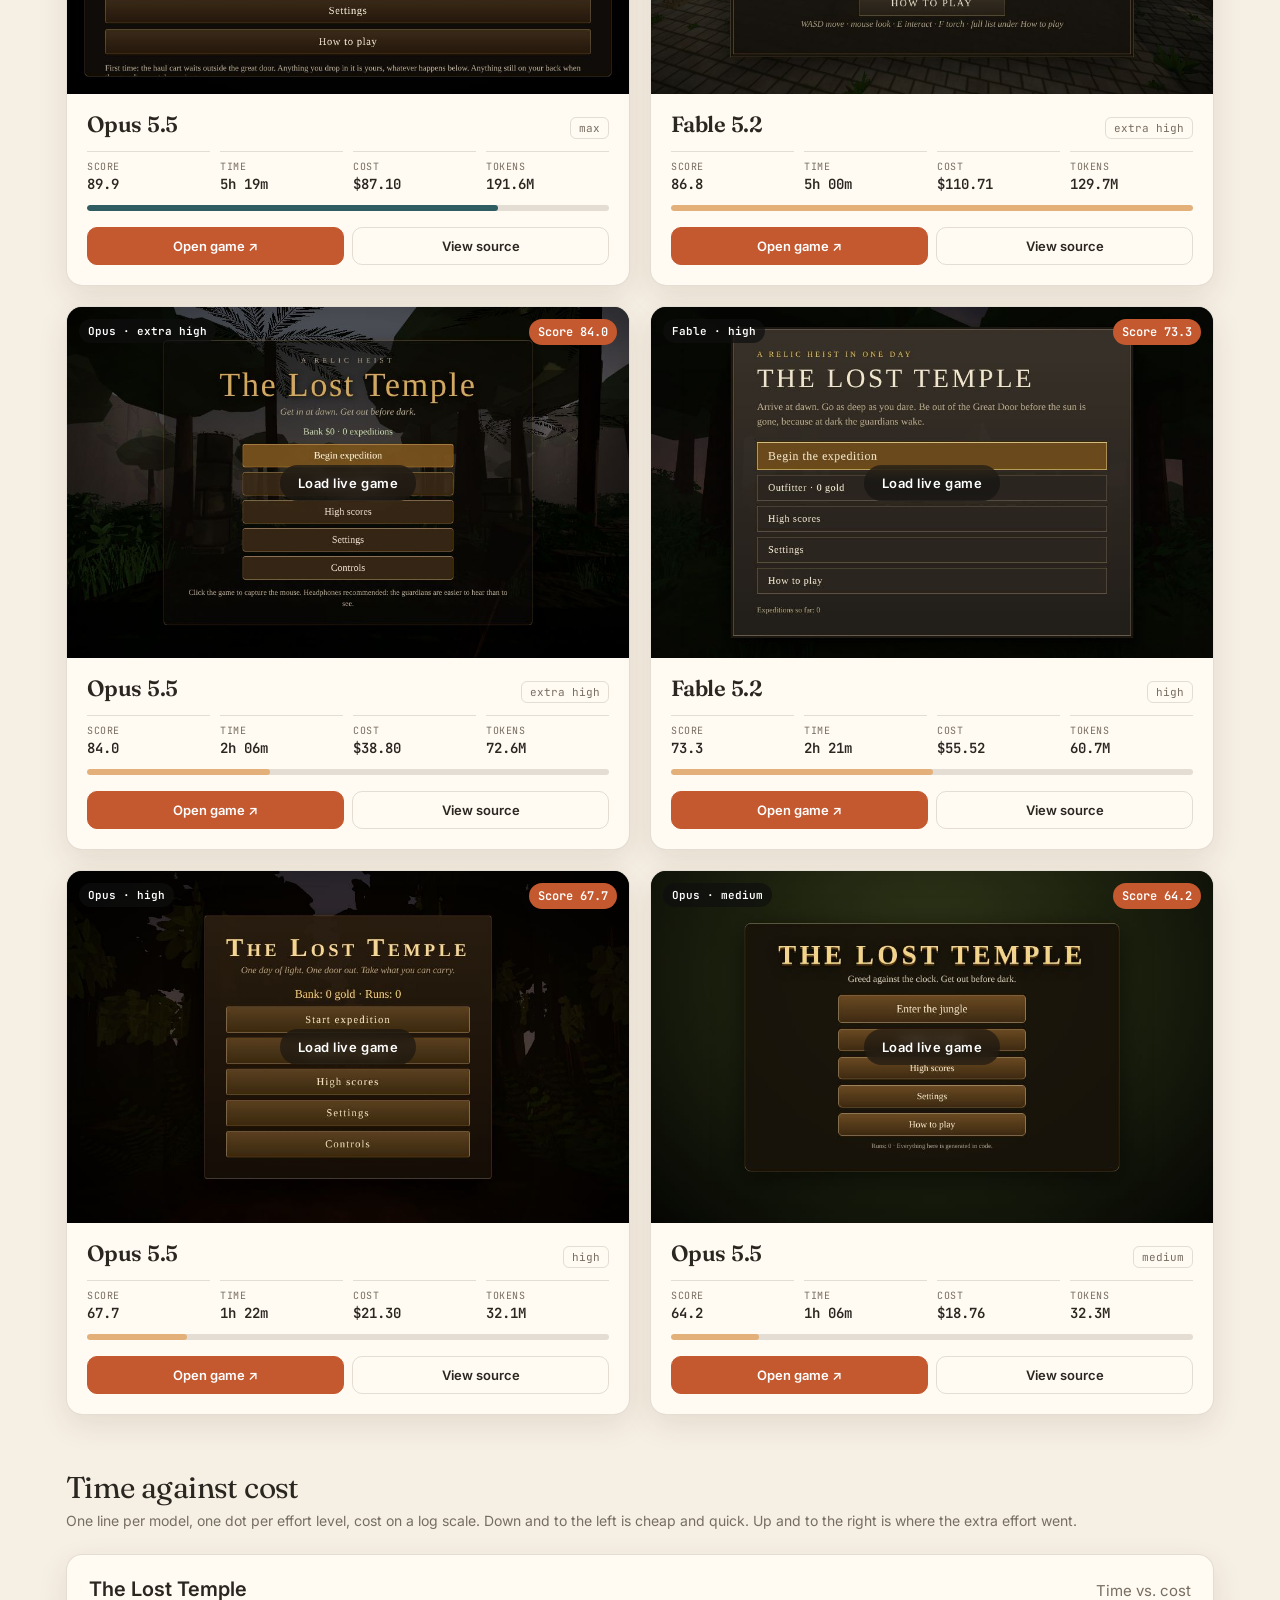
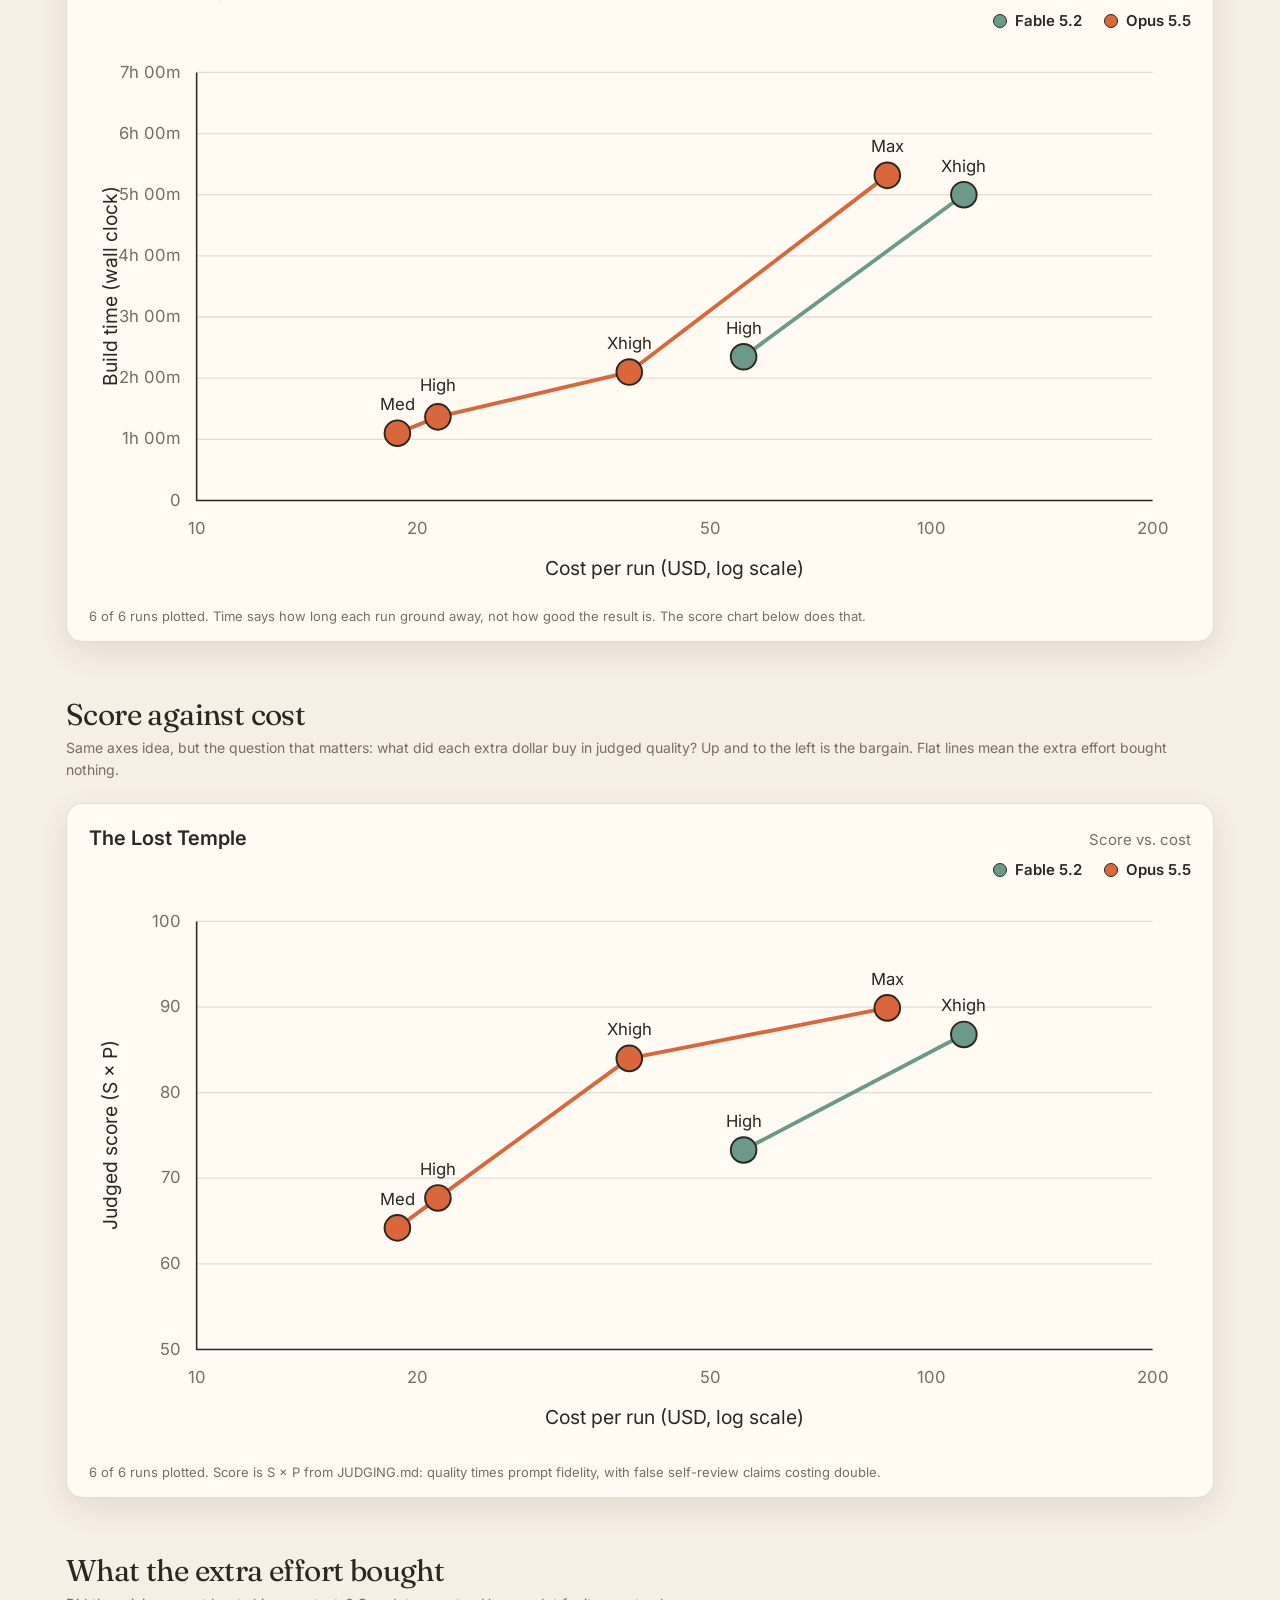
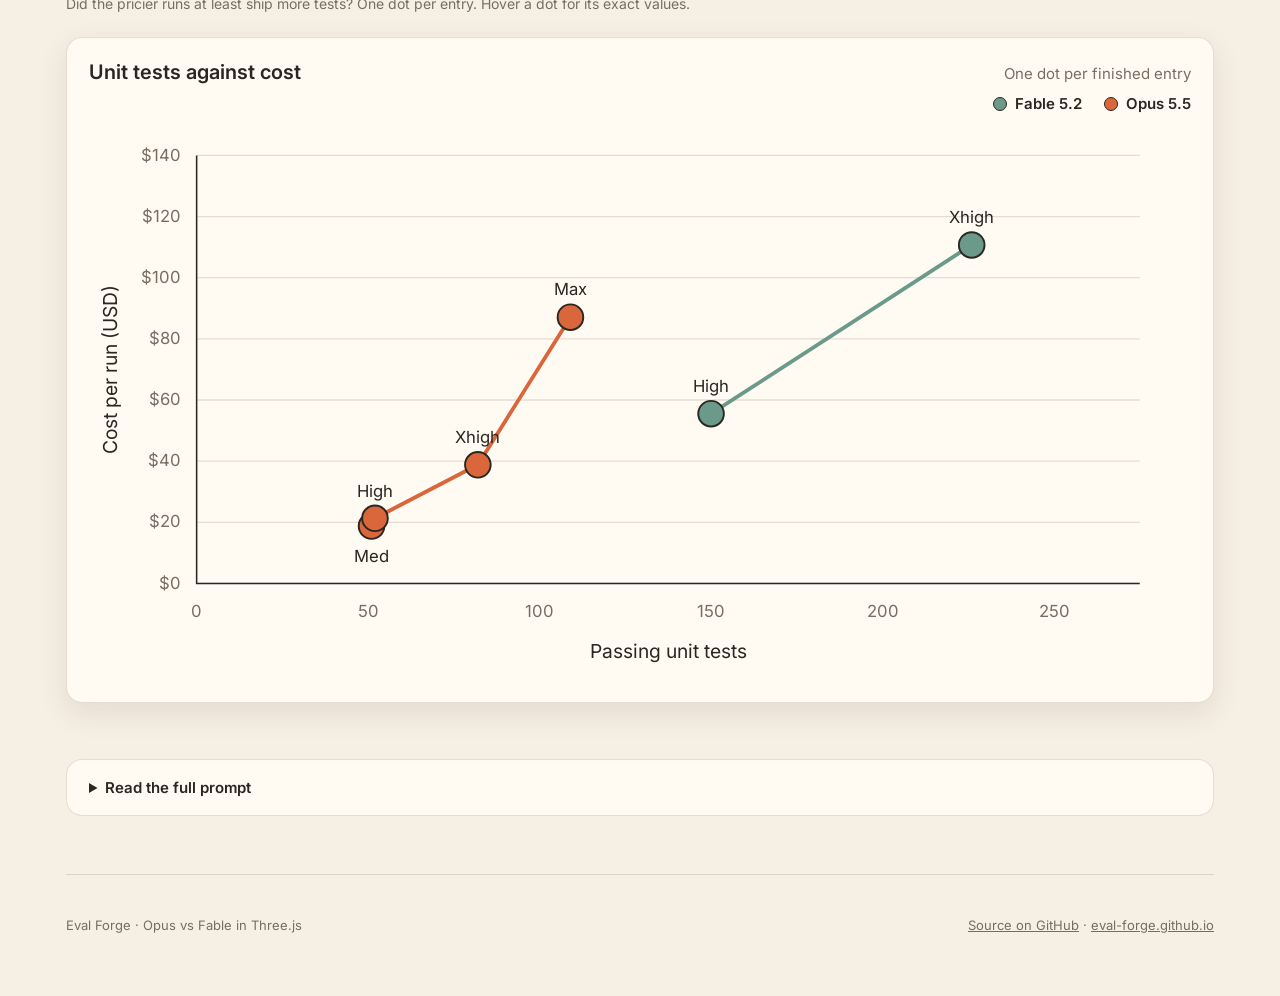
==== commit 988cc932: "Add Eval Forge info bar to every build and a data download Each build gets a host page at play/<slug" ====
--- a/index.html
+++ b/index.html
@@ -177,6 +177,9 @@
 @keyframes pulse{0%,100%{opacity:.25;transform:scale(.8)}50%{opacity:1;transform:scale(1.15)}}
 @media (prefers-reduced-motion:reduce){.card.pending .preview .pulse{animation:none}}
 .btn.disabled{pointer-events:none;opacity:.5}
+.dl{display:flex;align-items:center;flex-wrap:wrap;gap:8px;margin-top:14px;font:11px "JetBrains Mono",monospace;color:var(--muted);text-transform:uppercase;letter-spacing:.06em}
+.dl span{margin-right:4px}
+.dl .chip{text-transform:none;letter-spacing:0}
 .family{font:11px "JetBrains Mono",monospace;color:var(--muted)}
 tr.pending td{color:var(--muted);font-style:italic}
 .callout{background:var(--surface);border:1px solid var(--line);border-left:3px solid var(--accent);border-radius:12px;padding:16px 20px;color:var(--muted);font-size:14px;margin:0}
@@ -187,7 +190,7 @@
 </head>
 <body>
 <div class="topbar">
-  <a class="brand" href="https://eval-forge.github.io" aria-label="Eval Forge home"><svg class="logo" aria-hidden="true" viewBox="0 0 96 100" fill="none"><defs><linearGradient id="forge-blue" x1="15" y1="12" x2="80" y2="85" gradientUnits="userSpaceOnUse"><stop stop-color="#55c5ff"/><stop offset="1" stop-color="#2e50ed"/></linearGradient></defs><rect x="39" y="24" width="19" height="19" rx="4" fill="#b6eaff"/><rect x="59" y="5" width="12" height="12" rx="3" fill="#2e50ed"/><rect x="70" y="29" width="10" height="10" rx="2.5" fill="#43b7ff"/><rect x="25" y="39" width="11" height="11" rx="2.5" fill="#82d8ff"/><rect x="60" y="44" width="12" height="12" rx="3" fill="#419aff"/><rect x="31" y="17" width="6" height="6" rx="1.7" fill="#b6eaff"/><path d="M9 61h78c-4 8-11 12-21 16-5 2-7 5-7 9 0 3 2 6 7 9H31c5-4 7-7 7-11 0-5-4-8-12-10-7-2-13-6-17-13Z" fill="url(#forge-blue)"/><path d="M9 61h78l-33 8c-7 2-11 6-13 12-2-4-7-6-15-7-7-2-13-6-17-13Z" fill="#d4eeff" opacity=".72"/></svg><b>Eval Forge</b></a>
+  <a class="brand" href="https://github.com/eval-forge" aria-label="Eval Forge on GitHub"><svg class="logo" aria-hidden="true" viewBox="0 0 96 100" fill="none"><defs><linearGradient id="forge-blue" x1="15" y1="12" x2="80" y2="85" gradientUnits="userSpaceOnUse"><stop stop-color="#55c5ff"/><stop offset="1" stop-color="#2e50ed"/></linearGradient></defs><rect x="39" y="24" width="19" height="19" rx="4" fill="#b6eaff"/><rect x="59" y="5" width="12" height="12" rx="3" fill="#2e50ed"/><rect x="70" y="29" width="10" height="10" rx="2.5" fill="#43b7ff"/><rect x="25" y="39" width="11" height="11" rx="2.5" fill="#82d8ff"/><rect x="60" y="44" width="12" height="12" rx="3" fill="#419aff"/><rect x="31" y="17" width="6" height="6" rx="1.7" fill="#b6eaff"/><path d="M9 61h78c-4 8-11 12-21 16-5 2-7 5-7 9 0 3 2 6 7 9H31c5-4 7-7 7-11 0-5-4-8-12-10-7-2-13-6-17-13Z" fill="url(#forge-blue)"/><path d="M9 61h78l-33 8c-7 2-11 6-13 12-2-4-7-6-15-7-7-2-13-6-17-13Z" fill="#d4eeff" opacity=".72"/></svg><b>Eval Forge</b></a>
   <span class="hide-sm">Three.js relic heist</span>
   <span class="hide-sm" id="count-bar"></span>
   <a href="https://eval-forge.github.io" target="_blank" rel="noopener noreferrer">Back to Eval Forge homepage ↗</a>
@@ -214,15 +217,21 @@
           <dt>P</dt><dd>Prompt fidelity, 0 to 1: share of the prompt's requirements met, checked against the running build. A claim in SELF_REVIEW.md that the judge caught being false costs double.</dd>
           <dt>Time</dt><dd>Wall-clock build time, from the prompt landing to the finished pull request.</dd>
           <dt>Cost</dt><dd>Real spend for the run, in US dollars, from the usage tracker.</dd>
+          <dt>Tokens</dt><dd>Input, output, cache-write and cache-read tokens added up, as each entry reported in its own SELF_REVIEW.md. Hover for the exact count.</dd>
           <dt>$/hr</dt><dd>Cost divided by time. How hard each model burns money while it works.</dd>
           <dt>Tests</dt><dd>Passing unit tests the entry shipped, as reported in its own self-review.</dd>
         </dl>
       </div>
       <div class="table-wrap">
         <table>
-          <thead><tr><th>#</th><th>Model</th><th>Score</th><th>Time</th><th>Cost</th><th>$/hr</th><th>Tests</th><th>PR</th></tr></thead>
+          <thead><tr><th>#</th><th>Model</th><th>Effort</th><th>Score</th><th>Time</th><th>Cost</th><th>Tokens</th><th>$/hr</th><th>Tests</th><th>PR</th></tr></thead>
           <tbody id="rank-body"></tbody>
         </table>
+        <div class="dl" role="group" aria-label="Download the data">
+          <span>Download the data</span>
+          <button type="button" class="chip" id="dl-csv">CSV ↓</button>
+          <button type="button" class="chip" id="dl-pdf">PDF ↓</button>
+        </div>
       </div>
     </div>
   </section>
@@ -381,18 +390,19 @@
 // mins = wall-clock build time, cost = billed USD from the usage tracker, tests = passing unit tests.
 // Entries with done:false are still building and show as pending.
 // score = S x P from JUDGING.md (quality 0-100 times prompt fidelity 0-1).
+// tok = [input, output, cache write, cache read] tokens as each entry reported in its own SELF_REVIEW.md.
 const ENTRIES = [
-  {model:"Opus 5.5",  effort:"medium", dir:"opus-5.5-medium", done:true,  mins:66,  cost:18.76, tests:51,  pr:7,  score:64.2},
-  {model:"Opus 5.5",  effort:"high",   dir:"opus-5.5-high",   done:true,  mins:82,  cost:21.30, tests:52,  pr:8,  score:67.7},
-  {model:"Opus 5.5",  effort:"xhigh",  dir:"opus-5.5-xhigh",  done:true,  mins:126, cost:38.80, tests:82,  pr:9,  score:84.0},
-  {model:"Opus 5.5",  effort:"max",    dir:"opus-5.5-max",    done:true,  mins:319, cost:87.10, tests:109, pr:14, score:89.9},
-  {model:"Fable 5.2", effort:"high",   dir:"fable-5.2-high",  done:true,  mins:141, cost:55.52, tests:150, pr:10, score:73.3},
-  {model:"Fable 5.2", effort:"xhigh",  dir:"fable-5.2-xhigh", done:true,  mins:300, cost:110.71, tests:226, pr:12, score:86.8},
+  {model:"Opus 5.5",  effort:"medium", dir:"opus-5.5-medium", done:true,  mins:66,  cost:18.76, tests:51,  pr:7,  score:64.2, tok:[285, 305255, 523793, 31450598]},
+  {model:"Opus 5.5",  effort:"high",   dir:"opus-5.5-high",   done:true,  mins:82,  cost:21.30, tests:52,  pr:8,  score:67.7, tok:[250, 369648, 646574, 31114354]},
+  {model:"Opus 5.5",  effort:"xhigh",  dir:"opus-5.5-xhigh",  done:true,  mins:126, cost:38.80, tests:82,  pr:9,  score:84.0, tok:[565, 622579, 1235348, 70732065]},
+  {model:"Opus 5.5",  effort:"max",    dir:"opus-5.5-max",    done:true,  mins:319, cost:87.10, tests:109, pr:14, score:89.9, tok:[1483, 1349402, 2827414, 187418463]},
+  {model:"Fable 5.2", effort:"high",   dir:"fable-5.2-high",  done:true,  mins:141, cost:55.52, tests:150, pr:10, score:73.3, tok:[466, 614039, 1206014, 58849638]},
+  {model:"Fable 5.2", effort:"xhigh",  dir:"fable-5.2-xhigh", done:true,  mins:300, cost:110.71, tests:226, pr:12, score:86.8, tok:[1000, 1144385, 2437248, 126126239]},
 ];
 const EFFORT_ORDER = {medium:0, high:1, xhigh:2, max:3};
 const EFFORT_LABEL = {medium:"medium", high:"high", xhigh:"extra high", max:"max"};
 const DONE = ENTRIES.filter(e => e.done);
-DONE.forEach(e => e.rate = e.cost / (e.mins / 60));
+DONE.forEach(e => { e.rate = e.cost / (e.mins / 60); e.tokens = e.tok.reduce((a, b) => a + b, 0); });
 
 const SRC = "https://github.com/eval-forge/opus-v-fable/tree/main/";
 const PRS = "https://github.com/eval-forge/eval-forge.github.io/pull/";
@@ -403,6 +413,9 @@
 const esc = s => String(s).replace(/[&<>"]/g, c => ({"&":"&amp;","<":"&lt;",">":"&gt;",'"':"&quot;"}[c]));
 const name = e => `${e.model} ${EFFORT_LABEL[e.effort]}`;
 const isFable = e => e.model.startsWith("Fable");
+const tokM = n => `${(n / 1e6).toFixed(1)}M`;
+const tokFull = n => n.toLocaleString("en-US");
+const PLAY = e => `play/${e.dir}/`;
 
 const byCost = [...DONE].sort((a,b) => a.cost - b.cost);
 const byTime = [...DONE].sort((a,b) => a.mins - b.mins);
@@ -429,16 +442,18 @@
 document.getElementById("rank-body").innerHTML = tableOrder.map((e,i) => e.done ? `
   <tr class="${e === topRow ? "top" : ""}">
     <td>${i + 1}</td>
-    <td>${esc(name(e))}</td>
+    <td><a href="${PLAY(e)}">${esc(e.model)}</a></td>
+    <td>${esc(EFFORT_LABEL[e.effort])}</td>
     <td class="score">${sc(e)}</td>
     <td class="num">${fmt(e.mins)}</td>
     <td class="num">${cost(e)}</td>
+    <td class="num" title="${tokFull(e.tokens)} tokens">${tokM(e.tokens)}</td>
     <td class="num">${usd(e.rate)}</td>
     <td class="num">${e.tests}</td>
     <td class="num"><a href="${PRS}${e.pr}" target="_blank" rel="noopener noreferrer">#${e.pr}</a></td>
   </tr>` : `
   <tr class="pending">
-    <td>…</td><td>${esc(name(e))}</td><td colspan="6">still building</td>
+    <td>…</td><td>${esc(e.model)}</td><td>${esc(EFFORT_LABEL[e.effort])}</td><td colspan="7">still building</td>
   </tr>`).join("");
 
 function card(e){
@@ -451,8 +466,7 @@
         <dl class="meta">
           <div><dt>Time</dt><dd>…</dd></div>
           <div><dt>Cost</dt><dd>…</dd></div>
-          <div><dt>Tests</dt><dd>…</dd></div>
-          <div><dt>PR</dt><dd>…</dd></div>
+          <div><dt>Tokens</dt><dd>…</dd></div>
         </dl>
         <div class="timebar"><i style="width:0"></i></div>
         <div class="links"><span class="btn primary disabled">Open game ↗</span><span class="btn disabled">View source</span></div>
@@ -472,11 +486,11 @@
           <div><dt>Score</dt><dd>${sc(e)}</dd></div>
           <div><dt>Time</dt><dd>${fmt(e.mins)}</dd></div>
           <div><dt>Cost</dt><dd>${cost(e)}</dd></div>
-          <div><dt>PR</dt><dd><a href="${PRS}${e.pr}" target="_blank" rel="noopener noreferrer">#${e.pr}</a></dd></div>
+          <div><dt>Tokens</dt><dd title="${tokFull(e.tokens)} tokens">${tokM(e.tokens)}</dd></div>
         </dl>
         <div class="timebar" title="${usd(e.cost)} of ${usd(MAX_COST)}, the priciest finished run"><i style="width:${(e.cost / MAX_COST * 100).toFixed(1)}%"></i></div>
         <div class="links">
-          <a class="btn primary" href="${e.dir}/" target="_blank" rel="noopener">Open game ↗</a>
+          <a class="btn primary" href="${PLAY(e)}" target="_blank" rel="noopener">Open game ↗</a>
           <a class="btn" href="${SRC}${e.dir}/source" target="_blank" rel="noopener noreferrer">View source</a>
         </div>
       </div>
@@ -509,6 +523,76 @@
   renderGrid([...ENTRIES].sort(SORTS[chip.dataset.sort]));
 }));
 renderGrid([...ENTRIES].sort(SORTS.score));
+
+// Download the data: CSV straight from ENTRIES, PDF drawn by a tiny built-in writer (no libraries).
+(function(){
+  const ORIGIN = "https://eval-forge.github.io/opus-v-fable/";
+  const rows = tableOrder.filter(e => e.done).map((e, i) => ({
+    rank: i + 1, model: e.model, effort: EFFORT_LABEL[e.effort], score: e.score == null ? "" : e.score.toFixed(1),
+    time: fmt(e.mins), mins: e.mins, cost: e.cost.toFixed(2), rate: e.rate.toFixed(2),
+    tin: e.tok[0], tout: e.tok[1], tcw: e.tok[2], tcr: e.tok[3], tokens: e.tokens,
+    tests: e.tests, pr: e.pr, play: ORIGIN + PLAY(e), src: SRC + e.dir + "/source",
+  }));
+  const stamp = "lost-temple-opus-vs-fable";
+  function save(blob, file){
+    const a = document.createElement("a");
+    a.href = URL.createObjectURL(blob); a.download = file;
+    document.body.appendChild(a); a.click(); a.remove();
+    setTimeout(() => URL.revokeObjectURL(a.href), 4000);
+  }
+  document.getElementById("dl-csv").addEventListener("click", () => {
+    const head = ["rank","model","effort","score","build_time","build_minutes","cost_usd","usd_per_hour","input_tokens","output_tokens","cache_write_tokens","cache_read_tokens","total_tokens","unit_tests","pr","play_url","source_url"];
+    const keys = ["rank","model","effort","score","time","mins","cost","rate","tin","tout","tcw","tcr","tokens","tests","pr","play","src"];
+    const q = v => /[",\n]/.test(String(v)) ? `"${String(v).replace(/"/g, '""')}"` : String(v);
+    const csv = [head.join(","), ...rows.map(r => keys.map(k => q(r[k])).join(","))].join("\r\n") + "\r\n";
+    save(new Blob([csv], {type: "text/csv;charset=utf-8"}), stamp + ".csv");
+  });
+  document.getElementById("dl-pdf").addEventListener("click", () => {
+    const W = 842, H = 595, M = 40;                      // A4 landscape, points
+    const cols = [["#",22],["Model",68],["Effort",62],["Score",44],["Time",50],["Cost",56],["$/hr",48],["Input",46],["Output",62],["Cache write",72],["Cache read",78],["Total tokens",82],["Tests",40],["PR",32]];
+    const cells = r => [r.rank, r.model, r.effort, r.score, r.time, "$" + r.cost, "$" + r.rate, tokFull(r.tin), tokFull(r.tout), tokFull(r.tcw), tokFull(r.tcr), tokFull(r.tokens), r.tests, "#" + r.pr];
+    const pe = t => String(t).replace(/[\\()]/g, c => "\\" + c).replace(/[^\x20-\x7e]/g, "");
+    const out = [];
+    const text = (x, y, size, str, bold) => out.push(`BT /${bold ? "F2" : "F1"} ${size} Tf ${x} ${y} Td (${pe(str)}) Tj ET`);
+    const fill = (x, y, w, h, g) => out.push(`${g} g ${x} ${y} ${w} ${h} re f 0 g`);
+    text(M, H - M - 10, 20, "The Lost Temple: Opus vs Fable", true);
+    text(M, H - M - 30, 10, "Eval Forge. One prompt, six runs. Score = S x P (quality 0-100 times prompt fidelity 0-1). Ranked by score.");
+    let y = H - M - 62;
+    const rowH = 22;
+    fill(M, y - 7, W - 2 * M, rowH, 0.12);
+    out.push("1 g");
+    let x = M + 6;
+    cols.forEach(([h, w]) => { text(x, y, 8, h, true); x += w; });
+    out.push("0 g");
+    rows.forEach((r, i) => {
+      y -= rowH;
+      if (i % 2 === 0) fill(M, y - 7, W - 2 * M, rowH, 0.94);
+      x = M + 6;
+      cells(r).forEach((c, j) => { text(x, y, 8.5, c, j === 3); x += cols[j][1]; });
+    });
+    y -= 34;
+    [
+      "Time is wall-clock build time, prompt to finished pull request. Cost is billed USD from the usage tracker.",
+      "Tokens are as each entry reported in its own SELF_REVIEW.md: input + output + cache write + cache read.",
+      "Play every build at " + ORIGIN + " . Judge's reasoning: github.com/eval-forge/opus-v-fable/blob/main/JUDGING.md",
+    ].forEach(l => { text(M, y, 8.5, l); y -= 14; });
+    const stream = out.join("\n");
+    const objs = [
+      "<< /Type /Catalog /Pages 2 0 R >>",
+      "<< /Type /Pages /Kids [3 0 R] /Count 1 >>",
+      `<< /Type /Page /Parent 2 0 R /MediaBox [0 0 ${W} ${H}] /Resources << /Font << /F1 4 0 R /F2 5 0 R >> >> /Contents 6 0 R >>`,
+      "<< /Type /Font /Subtype /Type1 /BaseFont /Helvetica /Encoding /WinAnsiEncoding >>",
+      "<< /Type /Font /Subtype /Type1 /BaseFont /Helvetica-Bold /Encoding /WinAnsiEncoding >>",
+      `<< /Length ${stream.length} >>\nstream\n${stream}\nendstream`,
+    ];
+    let pdf = "%PDF-1.4\n";
+    const offs = objs.map((o, i) => { const at = pdf.length; pdf += `${i + 1} 0 obj\n${o}\nendobj\n`; return at; });
+    const xref = pdf.length;
+    pdf += `xref\n0 ${objs.length + 1}\n0000000000 65535 f \n` + offs.map(o => String(o).padStart(10, "0") + " 00000 n \n").join("");
+    pdf += `trailer\n<< /Size ${objs.length + 1} /Root 1 0 R >>\nstartxref\n${xref}\n%%EOF\n`;
+    save(new Blob([pdf], {type: "application/pdf"}), stamp + ".pdf");
+  });
+})();
 
 // Lower chart: same look as the big one. Metric on x, cost (linear) on y,
 // one line per model, labels placed so they never sit on a dot or on each other.
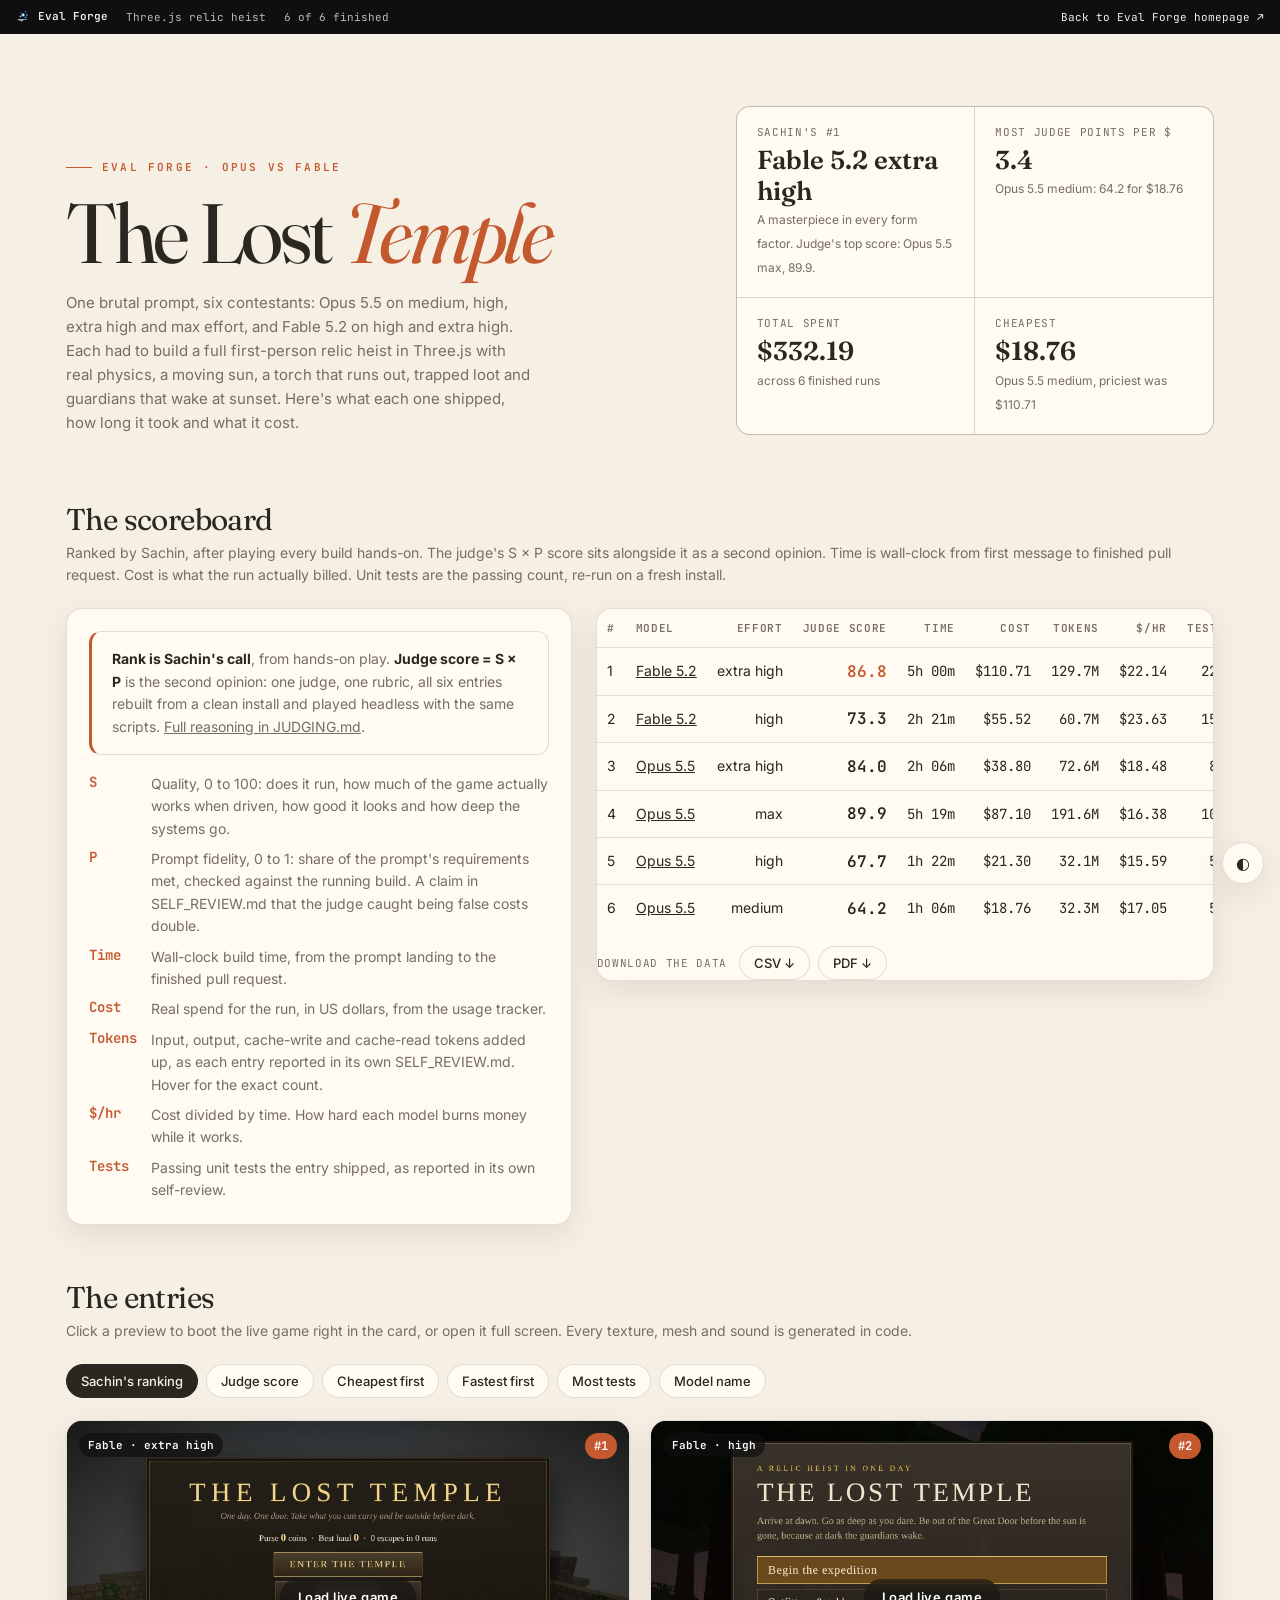
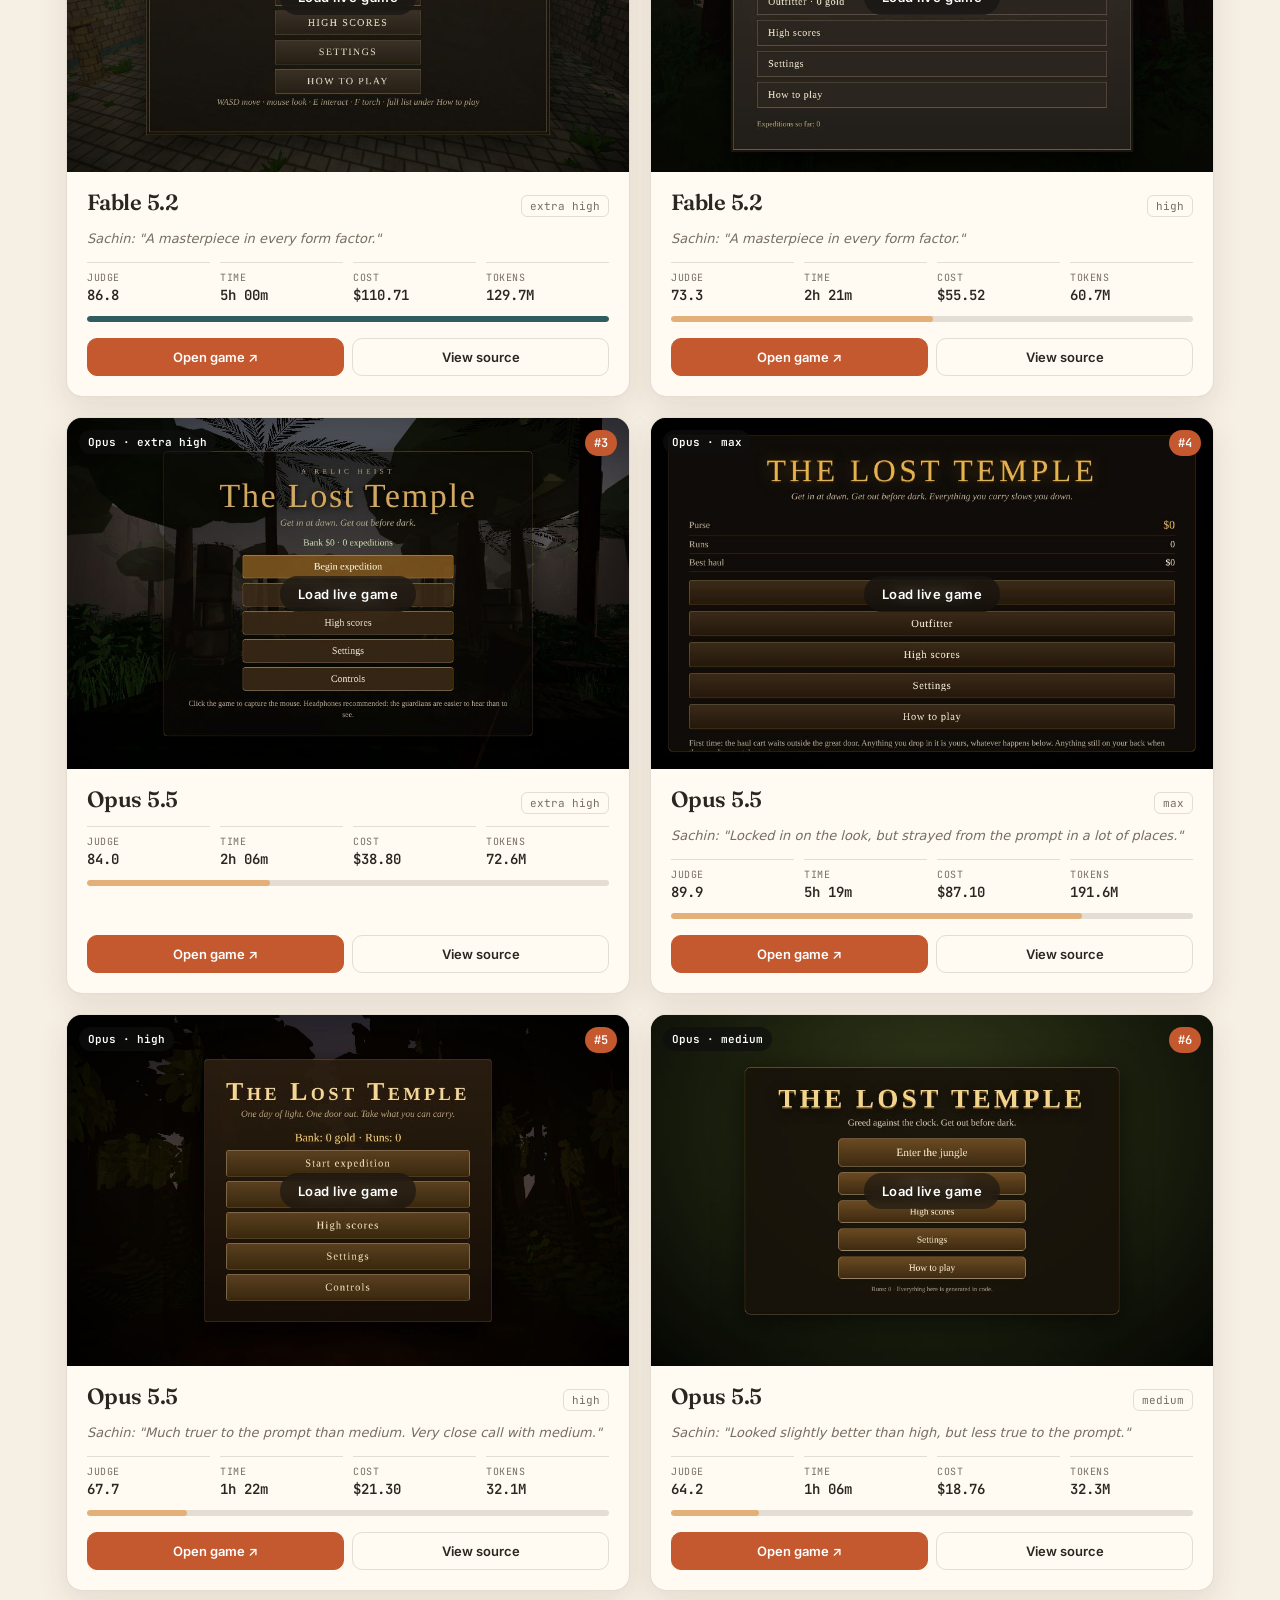
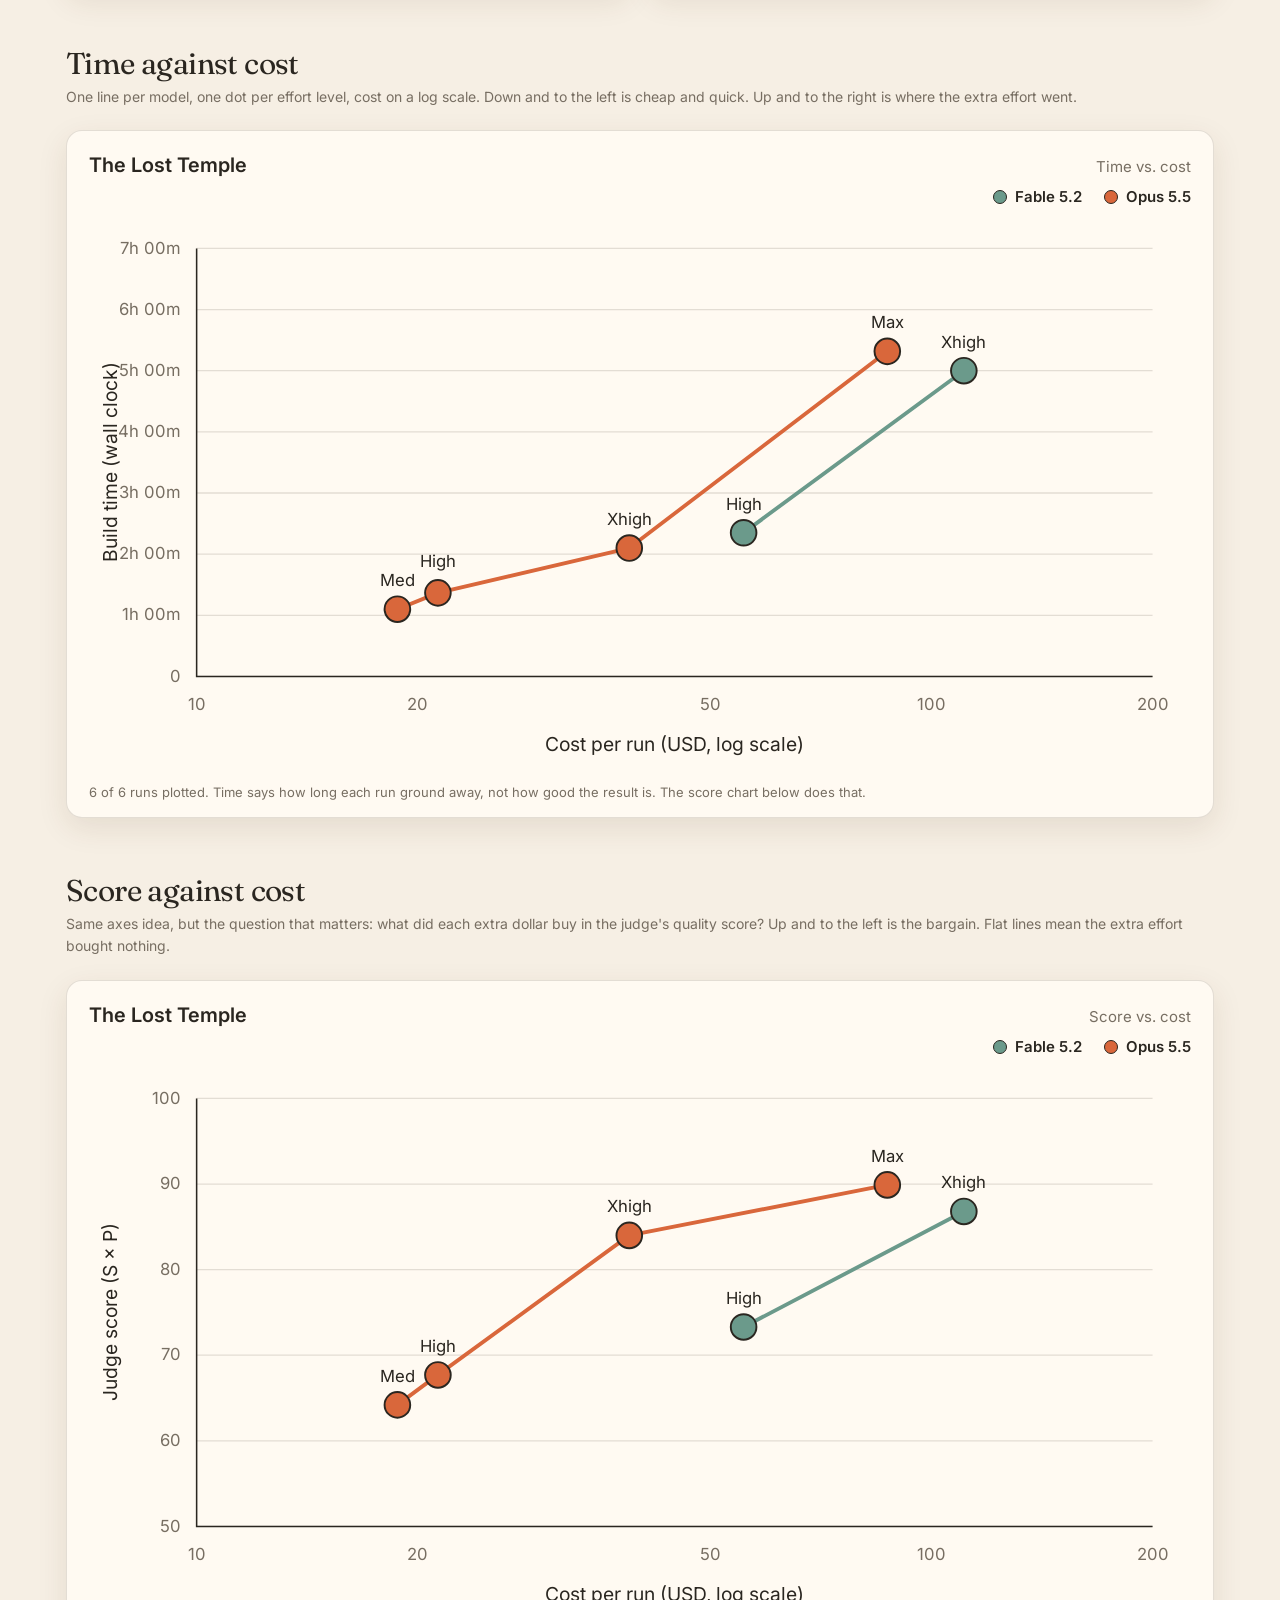
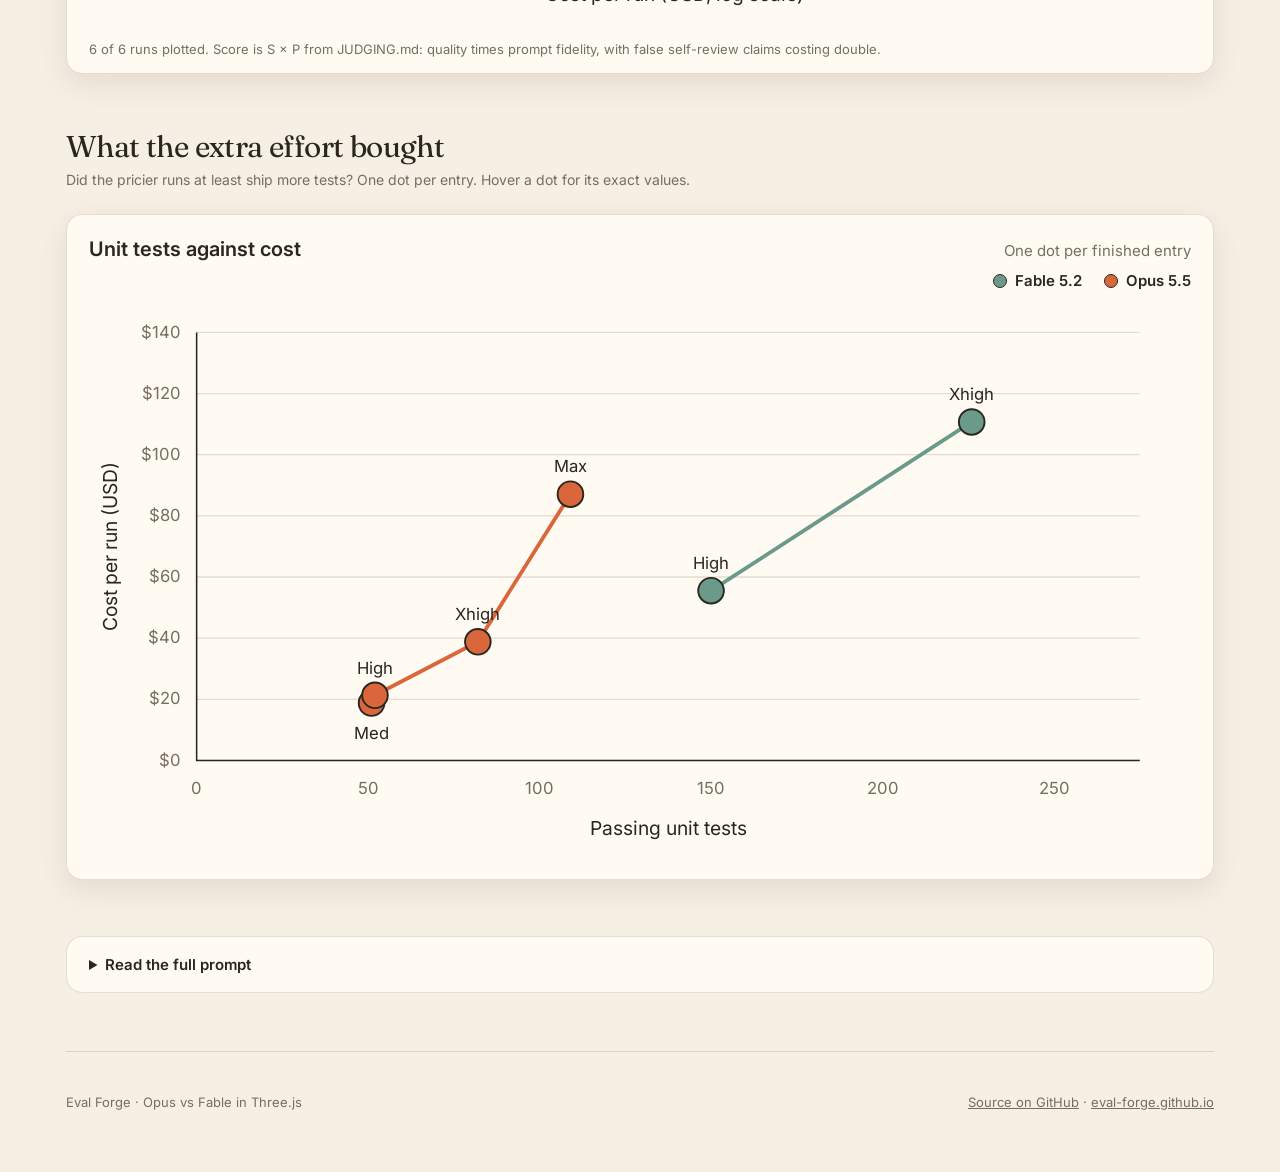
==== commit f6b74037: "Rank the entries by Sachin's hands-on play Sachin's ranking is now the headline order on the results" ====
--- a/index.html
+++ b/index.html
@@ -208,10 +208,10 @@
 
   <section>
     <h2>The scoreboard</h2>
-    <p class="sub">Ranked by judged score. Time is wall-clock from first message to finished pull request. Cost is what the run actually billed. Unit tests are the passing count, re-run on a fresh install.</p>
+    <p class="sub">Ranked by Sachin, after playing every build hands-on. The judge's S × P score sits alongside it as a second opinion. Time is wall-clock from first message to finished pull request. Cost is what the run actually billed. Unit tests are the passing count, re-run on a fresh install.</p>
     <div class="method">
       <div class="eq-card">
-        <p class="callout"><b>Score = S × P.</b> One judge, one rubric, all six entries rebuilt from a clean install and played headless with the same scripts. <a href="https://github.com/eval-forge/opus-v-fable/blob/main/JUDGING.md" target="_blank" rel="noopener noreferrer">Full reasoning in JUDGING.md</a>.</p>
+        <p class="callout"><b>Rank is Sachin's call</b>, from hands-on play. <b>Judge score = S × P</b> is the second opinion: one judge, one rubric, all six entries rebuilt from a clean install and played headless with the same scripts. <a href="https://github.com/eval-forge/opus-v-fable/blob/main/JUDGING.md" target="_blank" rel="noopener noreferrer">Full reasoning in JUDGING.md</a>.</p>
         <dl>
           <dt>S</dt><dd>Quality, 0 to 100: does it run, how much of the game actually works when driven, how good it looks and how deep the systems go.</dd>
           <dt>P</dt><dd>Prompt fidelity, 0 to 1: share of the prompt's requirements met, checked against the running build. A claim in SELF_REVIEW.md that the judge caught being false costs double.</dd>
@@ -224,7 +224,7 @@
       </div>
       <div class="table-wrap">
         <table>
-          <thead><tr><th>#</th><th>Model</th><th>Effort</th><th>Score</th><th>Time</th><th>Cost</th><th>Tokens</th><th>$/hr</th><th>Tests</th><th>PR</th></tr></thead>
+          <thead><tr><th>#</th><th>Model</th><th>Effort</th><th>Judge score</th><th>Time</th><th>Cost</th><th>Tokens</th><th>$/hr</th><th>Tests</th><th>PR</th></tr></thead>
           <tbody id="rank-body"></tbody>
         </table>
         <div class="dl" role="group" aria-label="Download the data">
@@ -240,7 +240,8 @@
     <h2>The entries</h2>
     <p class="sub">Click a preview to boot the live game right in the card, or open it full screen. Every texture, mesh and sound is generated in code.</p>
     <div class="controls" role="group" aria-label="Sort entries">
-      <button class="chip" data-sort="score" aria-pressed="true">Best score</button>
+      <button class="chip" data-sort="rank" aria-pressed="true">Sachin's ranking</button>
+      <button class="chip" data-sort="score" aria-pressed="false">Judge score</button>
       <button class="chip" data-sort="cost" aria-pressed="false">Cheapest first</button>
       <button class="chip" data-sort="time" aria-pressed="false">Fastest first</button>
       <button class="chip" data-sort="tests" aria-pressed="false">Most tests</button>
@@ -262,7 +263,7 @@
 
   <section>
     <h2>Score against cost</h2>
-    <p class="sub">Same axes idea, but the question that matters: what did each extra dollar buy in judged quality? Up and to the left is the bargain. Flat lines mean the extra effort bought nothing.</p>
+    <p class="sub">Same axes idea, but the question that matters: what did each extra dollar buy in the judge's quality score? Up and to the left is the bargain. Flat lines mean the extra effort bought nothing.</p>
     <div class="ac-card">
       <div class="ac-head"><b>The Lost Temple</b><span>Score vs. cost</span></div>
       <div class="ac-legend" id="sc-legend"></div>
@@ -390,14 +391,15 @@
 // mins = wall-clock build time, cost = billed USD from the usage tracker, tests = passing unit tests.
 // Entries with done:false are still building and show as pending.
 // score = S x P from JUDGING.md (quality 0-100 times prompt fidelity 0-1).
+// rank = Sachin's own hands-on ranking (the headline order); why = Sachin's one-line reason. score stays as the judge's number.
 // tok = [input, output, cache write, cache read] tokens as each entry reported in its own SELF_REVIEW.md.
 const ENTRIES = [
-  {model:"Opus 5.5",  effort:"medium", dir:"opus-5.5-medium", done:true,  mins:66,  cost:18.76, tests:51,  pr:7,  score:64.2, tok:[285, 305255, 523793, 31450598]},
-  {model:"Opus 5.5",  effort:"high",   dir:"opus-5.5-high",   done:true,  mins:82,  cost:21.30, tests:52,  pr:8,  score:67.7, tok:[250, 369648, 646574, 31114354]},
-  {model:"Opus 5.5",  effort:"xhigh",  dir:"opus-5.5-xhigh",  done:true,  mins:126, cost:38.80, tests:82,  pr:9,  score:84.0, tok:[565, 622579, 1235348, 70732065]},
-  {model:"Opus 5.5",  effort:"max",    dir:"opus-5.5-max",    done:true,  mins:319, cost:87.10, tests:109, pr:14, score:89.9, tok:[1483, 1349402, 2827414, 187418463]},
-  {model:"Fable 5.2", effort:"high",   dir:"fable-5.2-high",  done:true,  mins:141, cost:55.52, tests:150, pr:10, score:73.3, tok:[466, 614039, 1206014, 58849638]},
-  {model:"Fable 5.2", effort:"xhigh",  dir:"fable-5.2-xhigh", done:true,  mins:300, cost:110.71, tests:226, pr:12, score:86.8, tok:[1000, 1144385, 2437248, 126126239]},
+  {model:"Opus 5.5",  effort:"medium", dir:"opus-5.5-medium", done:true,  mins:66,  cost:18.76, tests:51,  pr:7,  score:64.2, tok:[285, 305255, 523793, 31450598], rank:6, why:"Looked slightly better than high, but less true to the prompt."},
+  {model:"Opus 5.5",  effort:"high",   dir:"opus-5.5-high",   done:true,  mins:82,  cost:21.30, tests:52,  pr:8,  score:67.7, tok:[250, 369648, 646574, 31114354], rank:5, why:"Much truer to the prompt than medium. Very close call with medium."},
+  {model:"Opus 5.5",  effort:"xhigh",  dir:"opus-5.5-xhigh",  done:true,  mins:126, cost:38.80, tests:82,  pr:9,  score:84.0, tok:[565, 622579, 1235348, 70732065], rank:3, why:""},
+  {model:"Opus 5.5",  effort:"max",    dir:"opus-5.5-max",    done:true,  mins:319, cost:87.10, tests:109, pr:14, score:89.9, tok:[1483, 1349402, 2827414, 187418463], rank:4, why:"Locked in on the look, but strayed from the prompt in a lot of places."},
+  {model:"Fable 5.2", effort:"high",   dir:"fable-5.2-high",  done:true,  mins:141, cost:55.52, tests:150, pr:10, score:73.3, tok:[466, 614039, 1206014, 58849638], rank:2, why:"A masterpiece in every form factor."},
+  {model:"Fable 5.2", effort:"xhigh",  dir:"fable-5.2-xhigh", done:true,  mins:300, cost:110.71, tests:226, pr:12, score:86.8, tok:[1000, 1144385, 2437248, 126126239], rank:1, why:"A masterpiece in every form factor."},
 ];
 const EFFORT_ORDER = {medium:0, high:1, xhigh:2, max:3};
 const EFFORT_LABEL = {medium:"medium", high:"high", xhigh:"extra high", max:"max"};
@@ -422,7 +424,8 @@
 const cheapest = byCost[0], priciest = byCost.at(-1), fastest = byTime[0];
 const SCORED = DONE.filter(e => e.score != null);
 const byScore = [...SCORED].sort((a,b) => b.score - a.score);
-const best = byScore[0];
+const byRank = [...DONE].sort((a,b) => a.rank - b.rank);
+const best = byScore[0], pick = byRank[0];
 const valueOf = e => e.score / e.cost;
 const bargain = [...SCORED].sort((a,b) => valueOf(b) - valueOf(a))[0];
 const spent = DONE.reduce((s,e) => s + e.cost, 0);
@@ -431,17 +434,17 @@
 document.getElementById("count-bar").textContent = `${DONE.length} of ${ENTRIES.length} finished`;
 document.getElementById("stats").innerHTML = [
   ...(best ? [] : [["Finished", `${DONE.length} of ${ENTRIES.length}`, (ENTRIES.length - DONE.length) ? `${ENTRIES.length - DONE.length} still building` : "all runs in, judging next"]]),
-  best ? ["Top score", sc(best), `${esc(name(best))}, lowest was ${sc(byScore.at(-1))}`] : ["Fastest", fmt(fastest.mins), `${esc(name(fastest))}, slowest was ${fmt(byTime.at(-1).mins)}`],
-  ...(bargain ? [["Most points per $", `${(valueOf(bargain)).toFixed(1)}`, `${esc(name(bargain))}: ${sc(bargain)} for ${cost(bargain)}`]] : []),
+  ["Sachin's #1", esc(name(pick)), `${esc(pick.why)} Judge's top score: ${esc(name(best))}, ${sc(best)}.`],
+  ...(bargain ? [["Most judge points per $", `${(valueOf(bargain)).toFixed(1)}`, `${esc(name(bargain))}: ${sc(bargain)} for ${cost(bargain)}`]] : []),
   ["Total spent", (DONE.some(e => e.est) ? "~" : "") + usd(spent), `across ${DONE.length} finished runs`],
   ["Cheapest", usd(cheapest.cost), `${esc(name(cheapest))}, priciest was ${cost(priciest)}`],
 ].map(([k,v,s]) => `<div class="stat"><small>${k}</small><strong>${v}</strong><span>${s}</span></div>`).join("");
 
-const tableOrder = [...(SCORED.length ? [...byScore, ...DONE.filter(e => e.score == null)] : byCost), ...ENTRIES.filter(e => !e.done)];
-const topRow = best || cheapest;
+const tableOrder = [...byRank, ...ENTRIES.filter(e => !e.done)];
+const topRow = pick;
 document.getElementById("rank-body").innerHTML = tableOrder.map((e,i) => e.done ? `
   <tr class="${e === topRow ? "top" : ""}">
-    <td>${i + 1}</td>
+    <td>${e.rank}</td>
     <td><a href="${PLAY(e)}">${esc(e.model)}</a></td>
     <td>${esc(EFFORT_LABEL[e.effort])}</td>
     <td class="score">${sc(e)}</td>
@@ -476,14 +479,15 @@
     <article class="card${e === topRow ? " top" : ""}">
       <div class="preview" data-file="${e.dir}/">
         <span class="rank">${isFable(e) ? "Fable" : "Opus"} · ${esc(EFFORT_LABEL[e.effort])}</span>
-        <span class="score-badge">${e.score == null ? cost(e) : `Score ${sc(e)}`}</span>
+        <span class="score-badge">#${e.rank}</span>
         <img src="previews/${e.dir}.jpg" alt="Main menu of the ${esc(name(e))} entry" loading="lazy">
         <button type="button" aria-label="Load live game for ${esc(name(e))}"><span>Load live game</span></button>
       </div>
       <div class="body">
         <div class="model"><h3>${esc(e.model)}</h3><span class="effort">${esc(EFFORT_LABEL[e.effort])}</span></div>
+        ${e.why ? `<p class="scene-title">Sachin: "${esc(e.why)}"</p>` : ""}
         <dl class="meta">
-          <div><dt>Score</dt><dd>${sc(e)}</dd></div>
+          <div><dt>Judge</dt><dd>${sc(e)}</dd></div>
           <div><dt>Time</dt><dd>${fmt(e.mins)}</dd></div>
           <div><dt>Cost</dt><dd>${cost(e)}</dd></div>
           <div><dt>Tokens</dt><dd title="${tokFull(e.tokens)} tokens">${tokM(e.tokens)}</dd></div>
@@ -512,6 +516,7 @@
 
 const pendingLast = f => (a,b) => (b.done - a.done) || (a.done ? f(a,b) : 0);
 const SORTS = {
+  rank:  pendingLast((a,b) => a.rank - b.rank),
   score: pendingLast((a,b) => (b.score ?? -1) - (a.score ?? -1)),
   cost:  pendingLast((a,b) => a.cost - b.cost),
   time:  pendingLast((a,b) => a.mins - b.mins),
@@ -522,13 +527,13 @@
   document.querySelectorAll(".chip").forEach(c => c.setAttribute("aria-pressed", c === chip));
   renderGrid([...ENTRIES].sort(SORTS[chip.dataset.sort]));
 }));
-renderGrid([...ENTRIES].sort(SORTS.score));
+renderGrid([...ENTRIES].sort(SORTS.rank));
 
 // Download the data: CSV straight from ENTRIES, PDF drawn by a tiny built-in writer (no libraries).
 (function(){
   const ORIGIN = "https://eval-forge.github.io/opus-v-fable/";
   const rows = tableOrder.filter(e => e.done).map((e, i) => ({
-    rank: i + 1, model: e.model, effort: EFFORT_LABEL[e.effort], score: e.score == null ? "" : e.score.toFixed(1),
+    rank: e.rank, why: e.why, model: e.model, effort: EFFORT_LABEL[e.effort], score: e.score == null ? "" : e.score.toFixed(1),
     time: fmt(e.mins), mins: e.mins, cost: e.cost.toFixed(2), rate: e.rate.toFixed(2),
     tin: e.tok[0], tout: e.tok[1], tcw: e.tok[2], tcr: e.tok[3], tokens: e.tokens,
     tests: e.tests, pr: e.pr, play: ORIGIN + PLAY(e), src: SRC + e.dir + "/source",
@@ -541,22 +546,22 @@
     setTimeout(() => URL.revokeObjectURL(a.href), 4000);
   }
   document.getElementById("dl-csv").addEventListener("click", () => {
-    const head = ["rank","model","effort","score","build_time","build_minutes","cost_usd","usd_per_hour","input_tokens","output_tokens","cache_write_tokens","cache_read_tokens","total_tokens","unit_tests","pr","play_url","source_url"];
-    const keys = ["rank","model","effort","score","time","mins","cost","rate","tin","tout","tcw","tcr","tokens","tests","pr","play","src"];
+    const head = ["sachin_rank","model","effort","judge_score","build_time","build_minutes","cost_usd","usd_per_hour","input_tokens","output_tokens","cache_write_tokens","cache_read_tokens","total_tokens","unit_tests","pr","play_url","source_url","sachin_comment"];
+    const keys = ["rank","model","effort","score","time","mins","cost","rate","tin","tout","tcw","tcr","tokens","tests","pr","play","src","why"];
     const q = v => /[",\n]/.test(String(v)) ? `"${String(v).replace(/"/g, '""')}"` : String(v);
     const csv = [head.join(","), ...rows.map(r => keys.map(k => q(r[k])).join(","))].join("\r\n") + "\r\n";
     save(new Blob([csv], {type: "text/csv;charset=utf-8"}), stamp + ".csv");
   });
   document.getElementById("dl-pdf").addEventListener("click", () => {
     const W = 842, H = 595, M = 40;                      // A4 landscape, points
-    const cols = [["#",22],["Model",68],["Effort",62],["Score",44],["Time",50],["Cost",56],["$/hr",48],["Input",46],["Output",62],["Cache write",72],["Cache read",78],["Total tokens",82],["Tests",40],["PR",32]];
+    const cols = [["#",22],["Model",68],["Effort",62],["Judge",44],["Time",50],["Cost",56],["$/hr",48],["Input",46],["Output",62],["Cache write",72],["Cache read",78],["Total tokens",82],["Tests",40],["PR",32]];
     const cells = r => [r.rank, r.model, r.effort, r.score, r.time, "$" + r.cost, "$" + r.rate, tokFull(r.tin), tokFull(r.tout), tokFull(r.tcw), tokFull(r.tcr), tokFull(r.tokens), r.tests, "#" + r.pr];
     const pe = t => String(t).replace(/[\\()]/g, c => "\\" + c).replace(/[^\x20-\x7e]/g, "");
     const out = [];
     const text = (x, y, size, str, bold) => out.push(`BT /${bold ? "F2" : "F1"} ${size} Tf ${x} ${y} Td (${pe(str)}) Tj ET`);
     const fill = (x, y, w, h, g) => out.push(`${g} g ${x} ${y} ${w} ${h} re f 0 g`);
     text(M, H - M - 10, 20, "The Lost Temple: Opus vs Fable", true);
-    text(M, H - M - 30, 10, "Eval Forge. One prompt, six runs. Score = S x P (quality 0-100 times prompt fidelity 0-1). Ranked by score.");
+    text(M, H - M - 30, 10, "Eval Forge. One prompt, six runs. Ranked by Sachin's hands-on play. Judge score = S x P (quality 0-100 times prompt fidelity 0-1).");
     let y = H - M - 62;
     const rowH = 22;
     fill(M, y - 7, W - 2 * M, rowH, 0.12);
@@ -704,13 +709,13 @@
 }
 drawCostChart({
   svg:"plot-ac", legend:"ac-legend", sub:"ac-sub", list: DONE,
-  Y: {key:"mins", label:"Build time (wall clock)", tick:v => fmt(v), hover:e => fmt(e.mins),
+  Y: {key:"mins", label:"Build time (wall clock)", tick:v => fmt(v), hover:e => `${fmt(e.mins)} · Sachin #${e.rank}`,
       range: vals => { const step = Math.max(...vals) > 200 ? 60 : 30; return {lo:0, step, hi:Math.max(180, Math.ceil(Math.max(...vals) / step) * step + step)}; }},
   note: "Time says how long each run ground away, not how good the result is. The score chart below does that.",
 });
 drawCostChart({
   svg:"plot-sc", legend:"sc-legend", sub:"sc-sub", list: SCORED,
-  Y: {key:"score", label:"Judged score (S × P)", tick:v => v, hover:e => `score ${sc(e)}`,
+  Y: {key:"score", label:"Judge score (S × P)", tick:v => v, hover:e => `judge ${sc(e)} · Sachin #${e.rank}`,
       range: vals => { const lo = Math.max(0, Math.floor((Math.min(...vals) - 10) / 10) * 10); return {lo, step:10, hi:Math.min(100, Math.ceil((Math.max(...vals) + 5) / 10) * 10)}; }},
   note: "Score is S × P from JUDGING.md: quality times prompt fidelity, with false self-review claims costing double.",
 });
